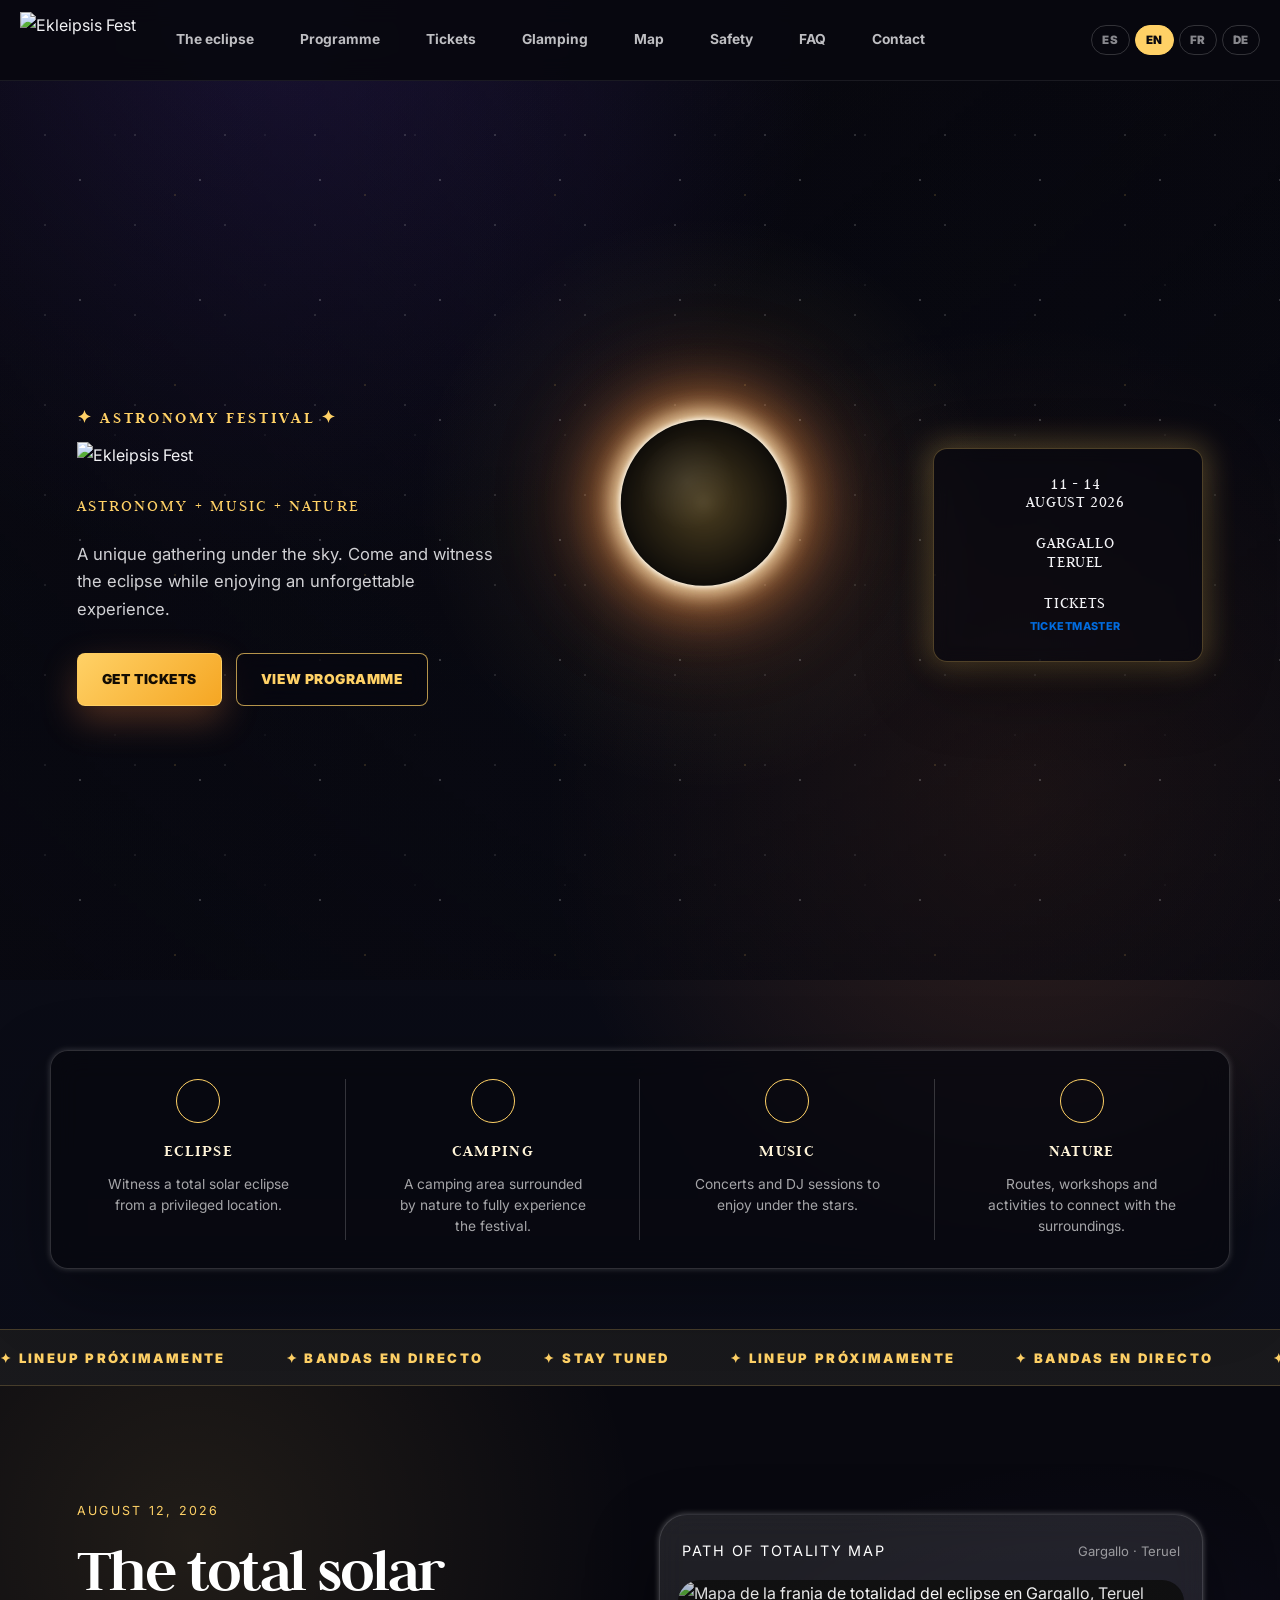
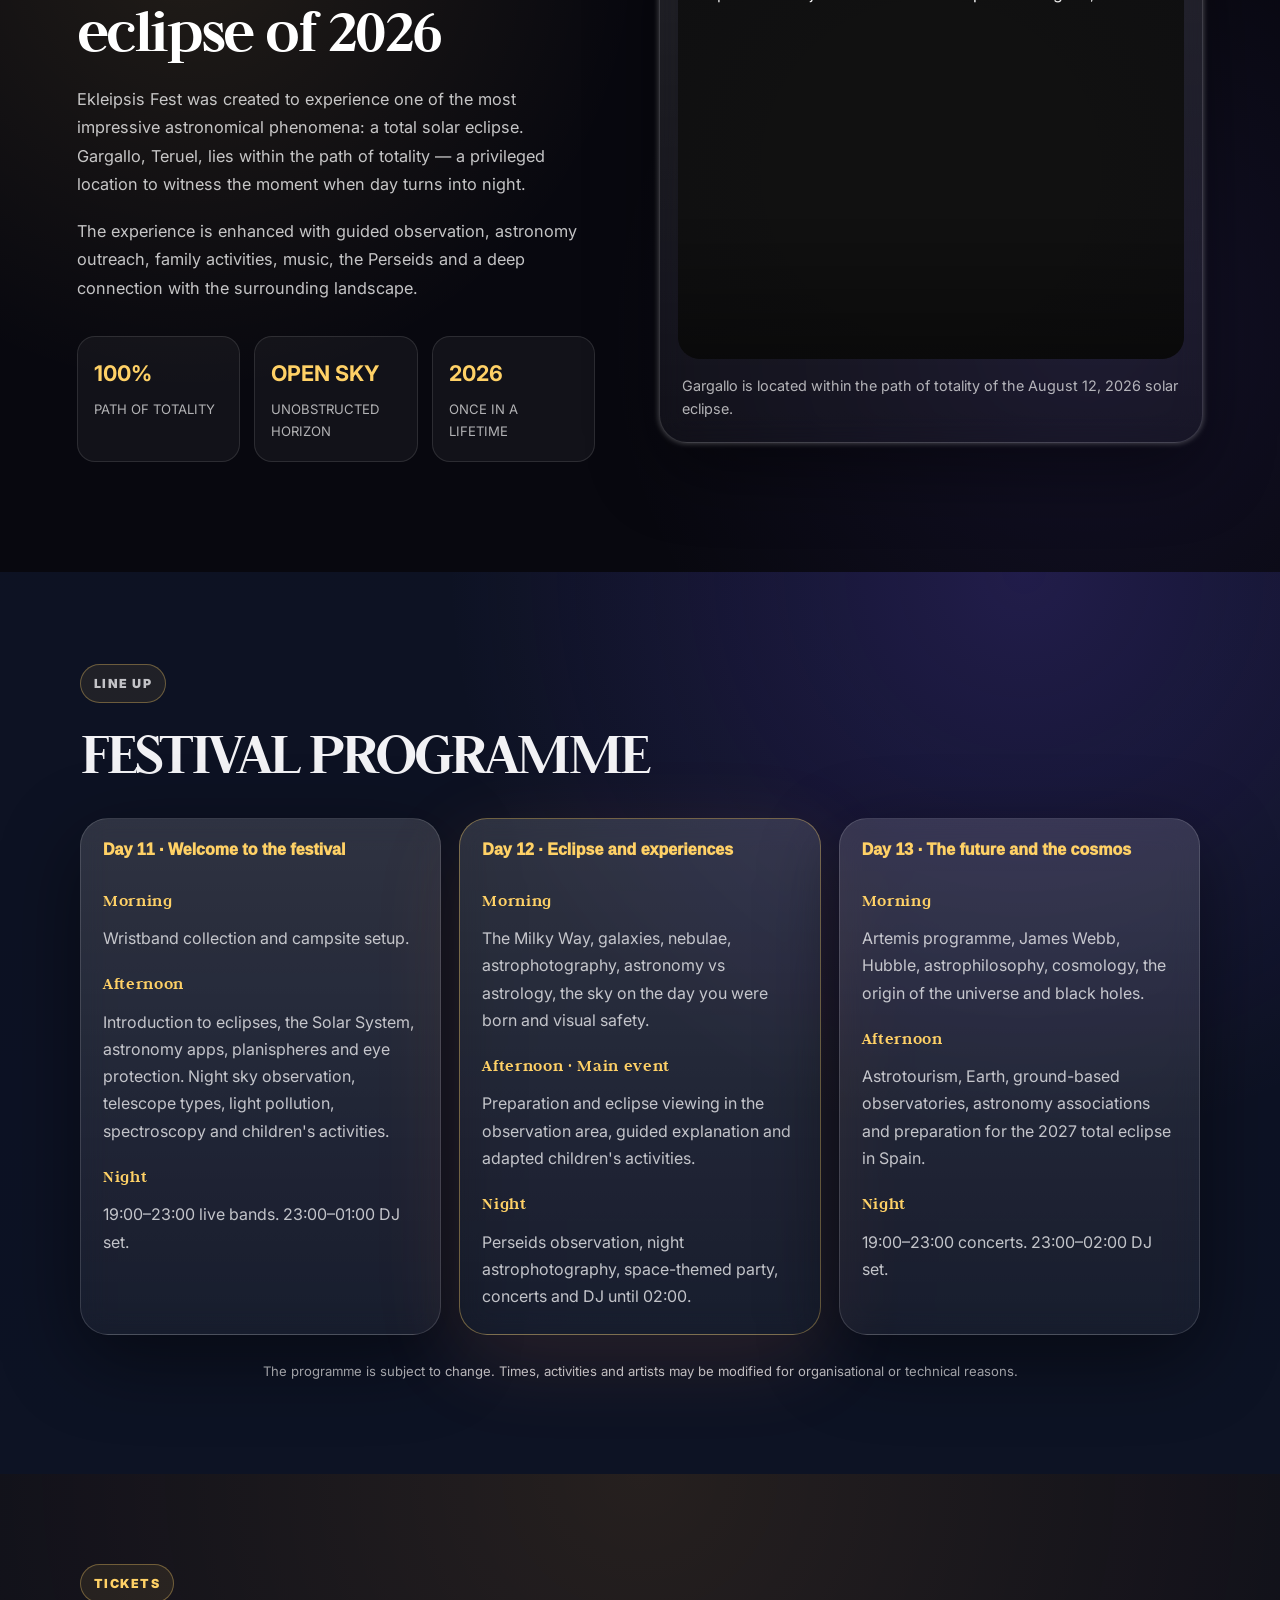
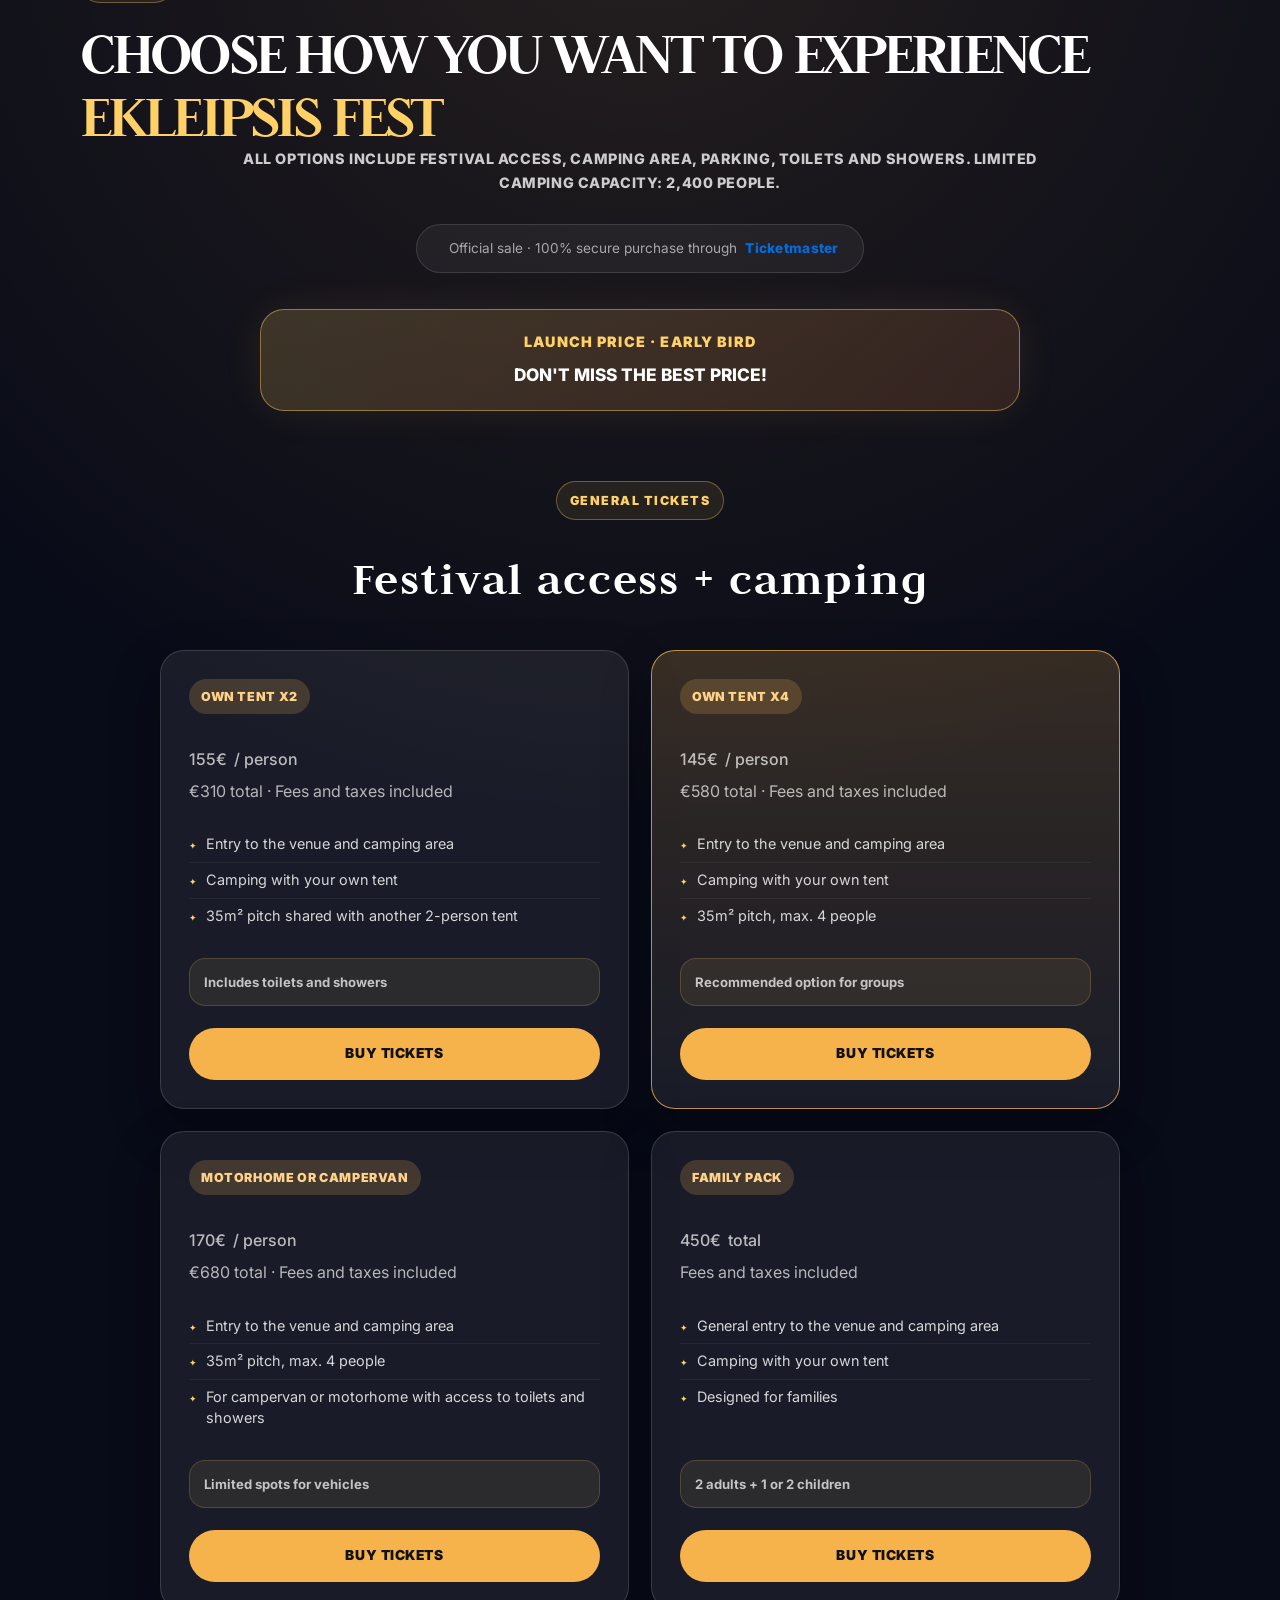
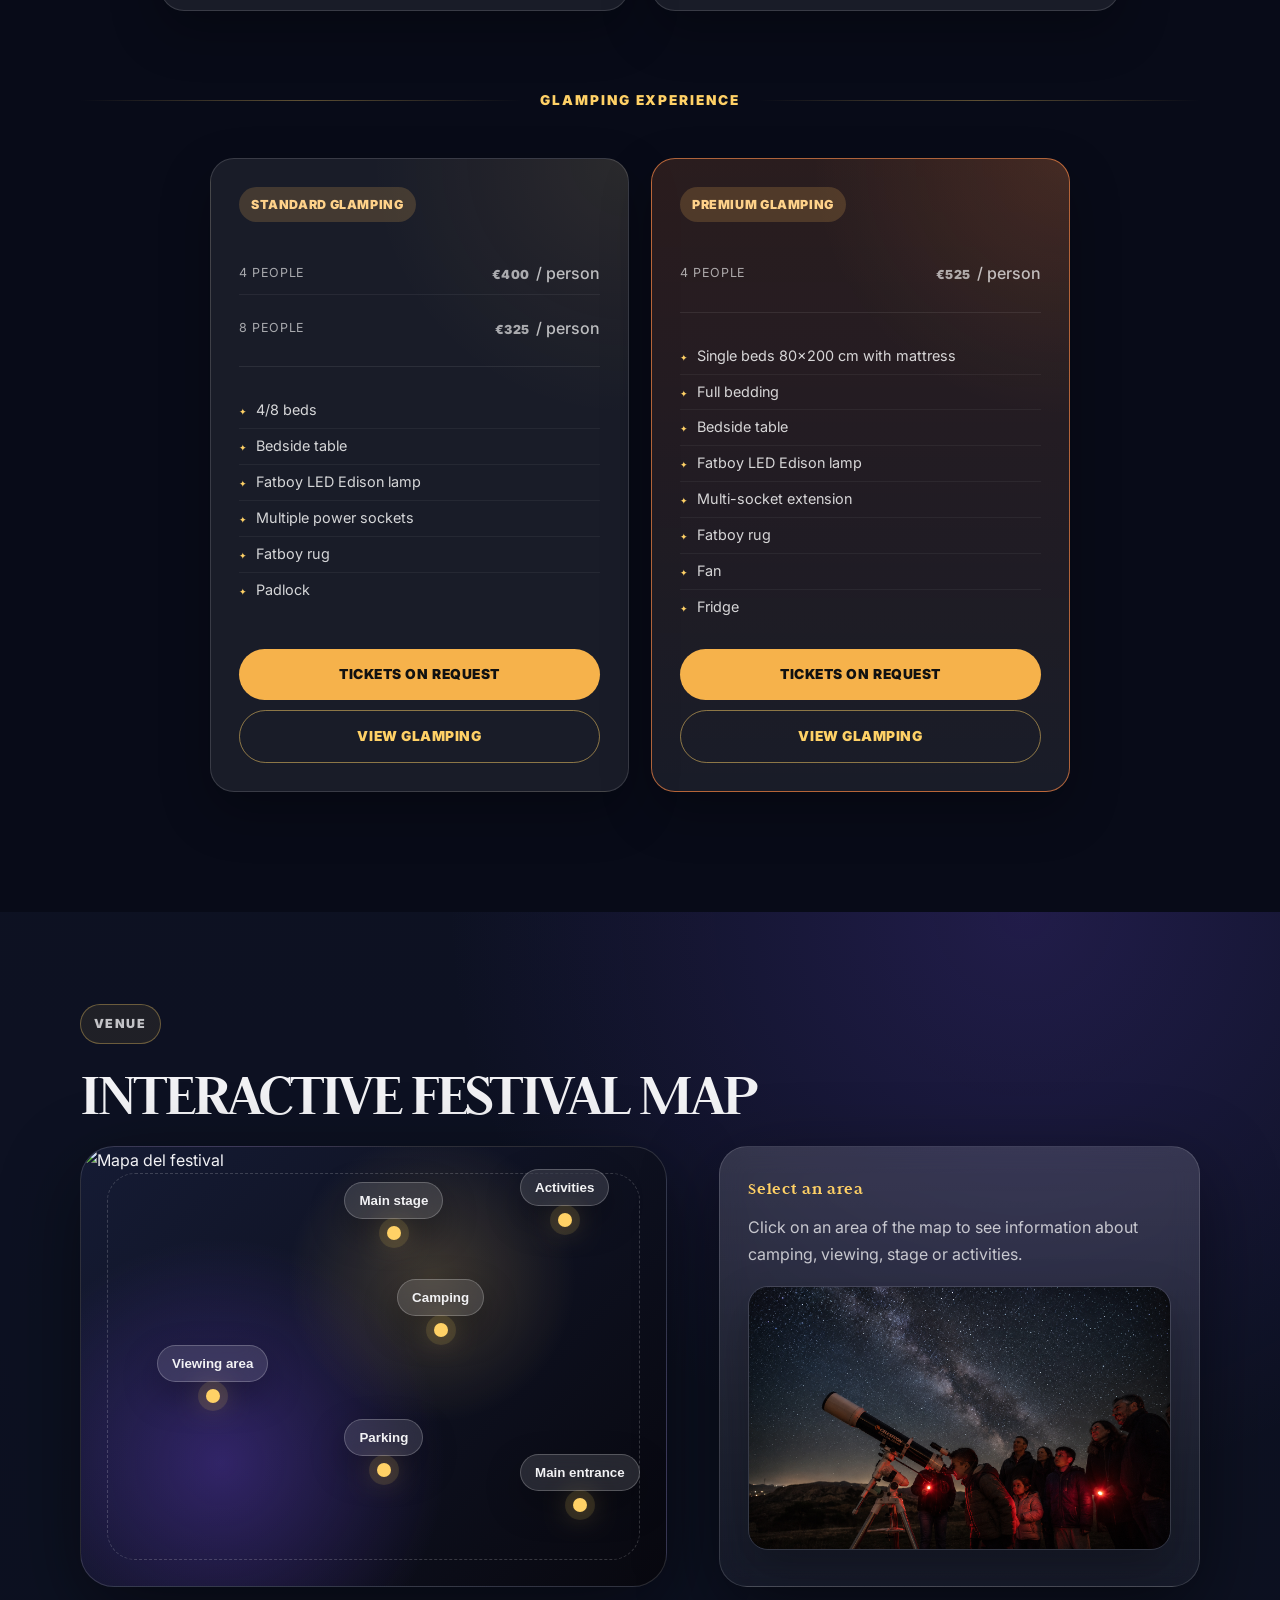
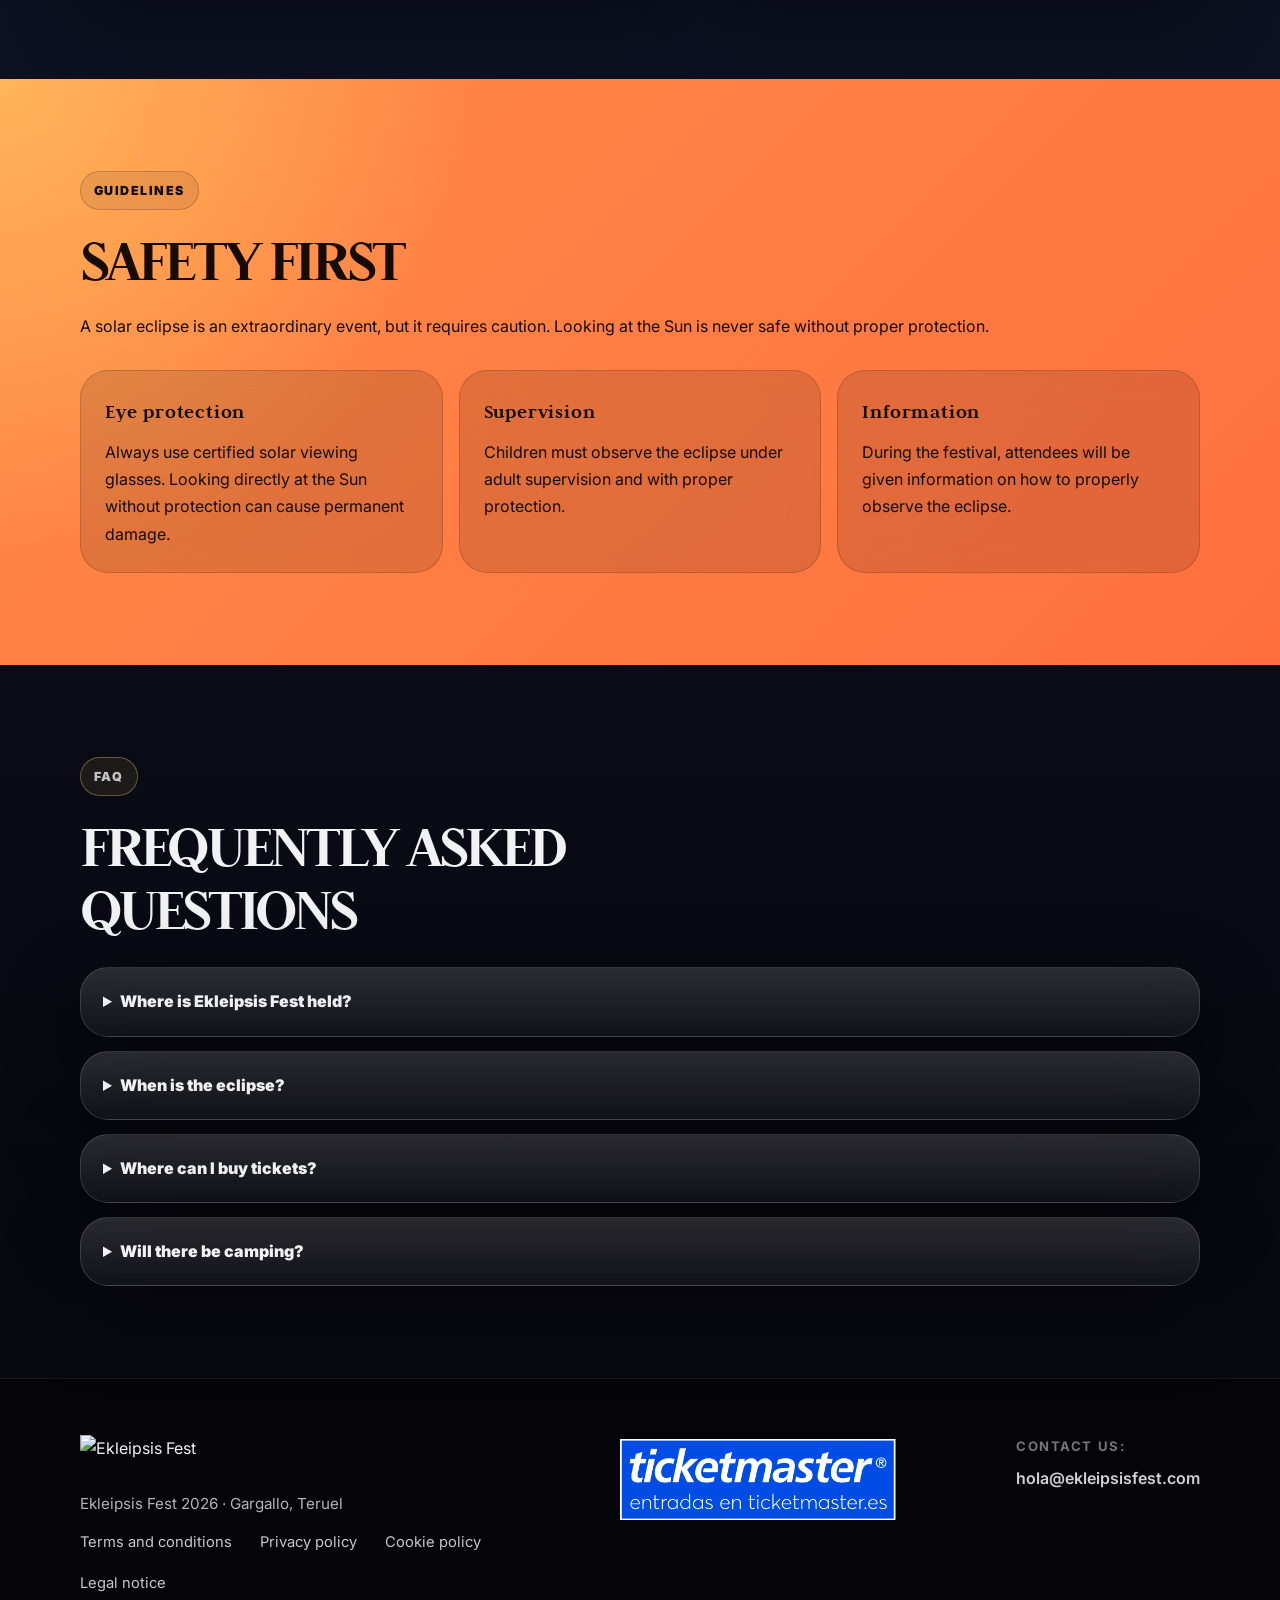
==== index.html @ cdafe9e5 "ajuste traduccion entradas" ====
<!DOCTYPE html>
<html lang="es">
<head>
  <meta charset="UTF-8" />
  <meta name="google-site-verification" content="VbyVJiKsDm1_4VHzLQnvJA8nAImciwM8z5LF0en8a7c" />
  <meta name="viewport" content="width=device-width, initial-scale=1.0" />

  <title>Ekleipsis Fest 2026 | Eclipse Total de Sol en Gargallo, Teruel</title>

  <meta name="description" content="Vive el eclipse total de Sol del 12 de agosto de 2026 en Ekleipsis Fest. Astronomía, conciertos, camping y experiencias únicas en Gargallo, Teruel." />
  <meta name="keywords" content="eclipse 2026 España, festival eclipse, Ekleipsis Fest, Gargallo Teruel, eclipse total sol España, festival astronomía, Perseidas 2026" />
  <meta name="author" content="Ekleipsis Fest" />
  <meta name="robots" content="index, follow" />

  <meta property="og:type" content="website" />
  <meta property="og:locale" content="es_ES" />
  <meta property="og:url" content="https://ekleipsisfest.com/" />
  <meta property="og:title" content="Ekleipsis Fest 2026 | Eclipse Total de Sol en España" />
  <meta property="og:description" content="Un festival único para vivir el eclipse total de Sol del 12 de agosto de 2026. Música, ciencia y cielo nocturno en Gargallo, Teruel." />
  <meta property="og:image" content="https://ekleipsisfest.com/assets/img/preview.jpg?v=2" />
  <meta property="og:image:secure_url" content="https://ekleipsisfest.com/assets/img/preview.jpg?v=2" />
  <meta property="og:image:type" content="image/jpeg" />
  <meta property="og:image:width" content="1200" />
  <meta property="og:image:height" content="630" />
  <meta property="og:image:alt" content="Ekleipsis Fest 2026 — Eclipse Total de Sol · 11-13 agosto · Gargallo, Teruel · Entradas desde 135€" />

  <meta name="twitter:card" content="summary_large_image" />
  <meta name="twitter:title" content="Ekleipsis Fest 2026 | Eclipse Total de Sol en España" />
  <meta name="twitter:description" content="Un festival único para vivir el eclipse total de Sol del 12 de agosto de 2026. Música, ciencia y cielo nocturno en Gargallo, Teruel." />
  <meta name="twitter:image" content="https://ekleipsisfest.com/assets/img/preview.jpg?v=2" />

  <link rel="canonical" href="https://ekleipsisfest.com/" />
  <link rel="icon" type="image/png" href="/assets/img/fav_icon.png" />

  <link rel="preconnect" href="https://fonts.googleapis.com" />
  <link rel="preconnect" href="https://fonts.gstatic.com" crossorigin />
  <link href="https://fonts.googleapis.com/css2?family=Inter:wght@400;600;700;900&family=Judson:wght@400;700&display=swap" rel="stylesheet" />

  <link rel="stylesheet" href="css/styles.css" />

  <script type="application/ld+json">
  {
    "@context": "https://schema.org",
    "@type": "Event",
    "name": "Ekleipsis Fest 2026",
    "startDate": "2026-08-11T12:00:00+02:00",
    "endDate": "2026-08-14T02:00:00+02:00",
    "eventAttendanceMode": "https://schema.org/OfflineEventAttendanceMode",
    "eventStatus": "https://schema.org/EventScheduled",
    "url": "https://ekleipsisfest.com/",
    "location": {
      "@type": "Place",
      "name": "Gargallo, Teruel",
      "address": {
        "@type": "PostalAddress",
        "addressLocality": "Gargallo",
        "addressRegion": "Teruel",
        "addressCountry": "ES"
      }
    },
    "image": ["https://ekleipsisfest.com/assets/img/preview.jpg?v=2"],
    "description": "Festival de astronomía, música, camping y experiencias para vivir el eclipse total de Sol del 12 de agosto de 2026 en Gargallo, Teruel.",
    "organizer": {
      "@type": "Organization",
      "name": "Ekleipsis Fest",
      "url": "https://ekleipsisfest.com/",
      "sameAs": ["https://instagram.com/ekleipsisfest"]
    },
    "performer": [
      { "@type": "PerformingGroup", "name": "Bandas en directo" },
      { "@type": "PerformingGroup", "name": "DJs invitados" },
      { "@type": "Person", "name": "Astrónomos invitados" }
    ],
    "offers": {
      "@type": "Offer",
      "url": "https://ekleipsisfest.com/",
      "price": "145.00",
      "priceCurrency": "EUR",
      "availability": "https://schema.org/InStock",
      "validFrom": "2026-01-01T00:00:00+01:00"
    }
  }
  </script>

  <script type="application/ld+json">
  {
    "@context": "https://schema.org",
    "@type": "FAQPage",
    "mainEntity": [
      {
        "@type": "Question",
        "name": "¿Dónde se celebra Ekleipsis Fest?",
        "acceptedAnswer": { "@type": "Answer", "text": "En Gargallo, Teruel." }
      },
      {
        "@type": "Question",
        "name": "¿Cuándo será el eclipse?",
        "acceptedAnswer": { "@type": "Answer", "text": "El eclipse total de Sol será el 12 de agosto de 2026." }
      },
      {
        "@type": "Question",
        "name": "¿Dónde se compran las entradas?",
        "acceptedAnswer": { "@type": "Answer", "text": "Las entradas se venderán a través de Ticketmaster." }
      },
      {
        "@type": "Question",
        "name": "¿Qué opciones de alojamiento hay?",
        "acceptedAnswer": { "@type": "Answer", "text": "Hay glamping Standard (bell tent pre-montada con camas) y glamping Premium (cúpula espaciosa). También puedes venir con tu propia tienda o autocaravana. Las plazas de glamping son limitadas." }
      }
    ]
  }
  </script>

  <script src="https://unpkg.com/lucide@latest/dist/umd/lucide.min.js"></script>
  <script src="https://www.universe.com/embed2.js" data-state=""></script>
</head>

<body id="top">

  <header class="site-header">
    <div class="header-container">

      <a href="#top" class="logo">
        <img src="assets/img/EKLEIPSIS FEST_logo_final.png" alt="Ekleipsis Fest" />
      </a>

      <nav class="main-nav" id="mainNav">
        <a href="#eclipse" data-i18n="nav_eclipse">El eclipse</a>
        <a href="#programa" data-i18n="nav_programa">Programa</a>
        <a href="#entradas" data-i18n="nav_entradas">Entradas</a>
        <a href="glamping.html" data-i18n="nav_glamping">Glamping</a>
        <a href="#mapa" data-i18n="nav_mapa">Mapa</a>
        <a href="#seguridad" data-i18n="nav_seguridad">Seguridad</a>
        <a href="#faq" data-i18n="nav_faq">FAQ</a>
        <a href="#contacto" data-i18n="nav_contacto">Contacto</a>
      </nav>

      <div class="header-right">
        <div class="language-switcher">
          <button class="lang-btn active" data-lang="es">ES</button>
          <button class="lang-btn" data-lang="en">EN</button>
          <button class="lang-btn" data-lang="fr">FR</button>
          <button class="lang-btn" data-lang="de">DE</button>
        </div>
        <button class="menu-toggle" id="menuToggle" aria-label="Abrir menú">
          <span></span><span></span><span></span>
        </button>
      </div>

    </div>
  </header>

  <main>

    <h1 class="sr-only">Ekleipsis Fest 2026 — Festival Eclipse Total de Sol · Gargallo, Teruel</h1>

    <!-- HERO -->
    <section class="hero">
      <div class="hero-eclipse"></div>
      <div class="hero-inner">
        <div class="hero-content">
          <p class="hero-kicker" data-i18n="hero_kicker">✦ FESTIVAL ASTRONÓMICO ✦</p>
          <img src="assets/img/EKLEIPSIS FEST_logo_final.png" alt="Ekleipsis Fest" class="hero-logo">
          <p class="hero-subtitle" data-i18n="hero_subtitle">ASTRONOMÍA + MÚSICA + NATURALEZA</p>
          <p class="hero-text" data-i18n="hero_text">
            Un encuentro único bajo el cielo, ven a ver el eclipse y disfruta de una experiencia inolvidable.
          </p>
          <div class="hero-actions">
            <a class="unii-listing-button unii-medium unii-custom btn btn-universe"
               href="https://www.universe.com/events/ekleipsis-fest-tickets-83YGNC"
               target="_blank"
               rel="noopener"
               data-i18n="hero_btn_tickets">Conseguir entradas</a>
            <a href="#programa" class="btn btn-secondary" data-i18n="hero_btn_program">Ver programa</a>
          </div>
        </div>

        <aside class="hero-card">
          <div class="hero-card-item">
            <span class="hero-card-icon"><i data-lucide="calendar"></i></span>
            <div>
              <p class="hero-card-title" data-i18n="hero_card_date">11 - 14<br>Agosto 2026</p>
            </div>
          </div>
          <div class="hero-card-item">
            <span class="hero-card-icon"><i data-lucide="map-pin"></i></span>
            <div>
              <p class="hero-card-title" data-i18n="hero_card_location">Gargallo<br>Teruel</p>
            </div>
          </div>
          <div class="hero-card-item">
            <span class="hero-card-icon"><i data-lucide="ticket"></i></span>
            <div>
              <p class="hero-card-title" data-i18n="hero_card_tickets">Entradas</p>
              <p class="hero-card-small" data-i18n="hero_card_soon">Ticketmaster</p>
            </div>
          </div>
        </aside>
      </div>
    </section>

    <!-- RESUMEN -->
    <div class="festival-summary">
      <article class="summary-item">
        <div class="summary-icon"><i data-lucide="sun"></i></div>
        <h3 data-i18n="summary_eclipse_title">Eclipse</h3>
        <p data-i18n="summary_eclipse_text">Sé testigo de un eclipse total de Sol desde una ubicación privilegiada.</p>
      </article>
      <article class="summary-item">
        <div class="summary-icon"><i data-lucide="tent"></i></div>
        <h3 data-i18n="summary_camping_title">Camping</h3>
        <p data-i18n="summary_camping_text">Zona de acampada en plena naturaleza para vivir el festival.</p>
      </article>
      <article class="summary-item">
        <div class="summary-icon"><i data-lucide="music"></i></div>
        <h3 data-i18n="summary_music_title">Música</h3>
        <p data-i18n="summary_music_text">Conciertos y sesiones para disfrutar bajo las estrellas.</p>
      </article>
      <article class="summary-item">
        <div class="summary-icon"><i data-lucide="leaf"></i></div>
        <h3 data-i18n="summary_nature_title">Naturaleza</h3>
        <p data-i18n="summary_nature_text">Rutas, talleres y actividades para conectar con el entorno.</p>
      </article>
    </div>

    <!-- TICKER -->
    <div class="ticker-wrap">
      <div class="ticker">
        <span>✦ LINEUP PRÓXIMAMENTE</span>
        <span>✦ BANDAS EN DIRECTO</span>
        <span>✦ STAY TUNED</span>
        <span>✦ LINEUP PRÓXIMAMENTE</span>
        <span>✦ BANDAS EN DIRECTO</span>
        <span>✦ STAY TUNED</span>
        <span>✦ LINEUP PRÓXIMAMENTE</span>
        <span>✦ BANDAS EN DIRECTO</span>
        <span>✦ STAY TUNED</span>
      </div>
    </div>

    <!-- ECLIPSE -->
    <section class="eclipse-section" id="eclipse">
      <div class="eclipse-container">
        <div class="eclipse-content">
          <span class="section-kicker" data-i18n="eclipse_kicker">12 de agosto de 2026</span>
          <h2 data-i18n="eclipse_title">El eclipse total de Sol de 2026</h2>
          <p data-i18n="eclipse_text_1">
            Ekleipsis Fest nace para vivir uno de los fenómenos astronómicos más impresionantes:
            un eclipse total de Sol. Gargallo, Teruel, se encuentra dentro de la franja de totalidad,
            una zona privilegiada para contemplar el momento en el que el día se convierte en noche.
          </p>
          <p data-i18n="eclipse_text_2">
            La experiencia se completa con observación guiada, divulgación astronómica,
            actividades familiares, música, Perseidas y una conexión directa con el territorio.
          </p>
          <div class="eclipse-highlights">
            <div>
              <strong data-i18n="eclipse_h1_value">100%</strong>
              <span data-i18n="eclipse_h1_label">ZONA DE TOTALIDAD</span>
            </div>
            <div>
              <strong data-i18n="eclipse_h2_value">OPEN SKY</strong>
              <span data-i18n="eclipse_h2_label">HORIZONTE SIN OBSTÁCULOS</span>
            </div>
            <div>
              <strong data-i18n="eclipse_h3_value">2026</strong>
              <span data-i18n="eclipse_h3_label">EVENTO IRREPETIBLE</span>
            </div>
          </div>
        </div>

        <div class="eclipse-map-card">
          <div class="map-card-header">
            <span data-i18n="map_title">Mapa de totalidad</span>
            <small data-i18n="map_location">Gargallo · Teruel</small>
          </div>
          <div class="map-image-wrap">
            <img src="assets/img/mapa_gargallo.png" alt="Mapa de la franja de totalidad del eclipse en Gargallo, Teruel" loading="lazy" decoding="async">
          </div>
          <p class="map-caption" data-i18n="map_caption">
            Gargallo se sitúa dentro de la franja de totalidad del eclipse solar del 12 de agosto de 2026.
          </p>
        </div>
      </div>
    </section>

    <!-- PROGRAMA -->
    <section class="section section-dark" id="programa">
      <div class="container">
        <p class="section-tag" data-i18n="program_kicker">Line up</p>
        <h2 data-i18n="program_title">PROGRAMACIÓN DEL FESTIVAL</h2>

        <div class="program-grid">

          <article class="program-day">
            <button class="accordion-btn" type="button">
              <span data-i18n="program_day11_title">Día 11 · Bienvenido al festival</span>
              <span class="accordion-plus">+</span>
            </button>
            <div class="accordion-content">
              <h3 data-i18n="program_morning">Mañana</h3>
              <p data-i18n="program_day11_morning">Recogida de pulseras, montaje de acampada.</p>
              <h3 data-i18n="program_afternoon">Tarde</h3>
              <p data-i18n="program_day11_afternoon">Introducción a los eclipses, Sistema Solar, apps astronómicas, planisferio y protección ocular. Observación del cielo nocturno, tipos de telescopios, contaminación lumínica, espectroscopia y actividades infantiles.</p>
              <h3 data-i18n="program_night">Noche</h3>
              <p data-i18n="program_day11_night">19:00–23:00 actuación de bandas. 23:00–01:00 actuación musical DJ.</p>
            </div>
          </article>

          <article class="program-day featured">
            <button class="accordion-btn" type="button">
              <span data-i18n="program_day12_title">Día 12 · Eclipse y experiencias</span>
              <span class="accordion-plus">+</span>
            </button>
            <div class="accordion-content">
              <h3 data-i18n="program_morning">Mañana</h3>
              <p data-i18n="program_day12_morning">Vía Láctea, galaxias, nebulosas, astrofotografía, astronomía vs astrología, cielo del nacimiento y seguridad visual.</p>
              <h3 data-i18n="program_day12_afternoon_title">Tarde · Evento principal</h3>
              <p data-i18n="program_day12_afternoon">Preparación y visualización del eclipse en la zona de observación junto al recinto, explicación guiada y actividades infantiles adaptadas.</p>
              <h3 data-i18n="program_night">Noche</h3>
              <p data-i18n="program_day12_night">Observación de Perseidas, astrofotografía nocturna, fiesta temática espacial, conciertos y DJ hasta las 02:00.</p>
            </div>
          </article>

          <article class="program-day">
            <button class="accordion-btn" type="button">
              <span data-i18n="program_day13_title">Día 13 · Futuro y cosmos</span>
              <span class="accordion-plus">+</span>
            </button>
            <div class="accordion-content">
              <h3 data-i18n="program_morning">Mañana</h3>
              <p data-i18n="program_day13_morning">Programa Artemis, James Webb, Hubble, astrofilosofía, cosmología, origen del universo y agujeros negros.</p>
              <h3 data-i18n="program_afternoon">Tarde</h3>
              <p data-i18n="program_day13_afternoon">Astroturismo, la Tierra, observatorios terrestres, asociaciones astronómicas y preparación del eclipse total de 2027 en España.</p>
              <h3 data-i18n="program_night">Noche</h3>
              <p data-i18n="program_day13_night">19:00–23:00 conciertos. 23:00–02:00 actuación musical DJ.</p>
            </div>
          </article>

        </div>

        <p class="program-note" data-i18n="program_note">
          La programación está sujeta a cambios. Horarios, actividades y artistas pueden modificarse por motivos organizativos o técnicos.
        </p>
      </div>
    </section>

    <!-- ENTRADAS -->
    <section class="tickets-section" id="entradas">
      <div class="container">

        <p class="section-tag" data-i18n="tickets_kicker">Entradas</p>
        <h2 data-i18n="tickets_title">Elige cómo quieres vivir <span>EKLEIPSIS FEST</span></h2>
        <p class="tickets-intro" data-i18n="tickets_intro">
          TODAS LAS MODALIDADES INCLUYEN ACCESO AL FESTIVAL, ZONA DE ACAMPADA, PARKING, BAÑOS Y DUCHAS. AFORO LIMITADO DE ACAMPADA: 2400 PERSONAS.
        </p>

        <div class="tm-banner">
          <i data-lucide="shield-check"></i>
          <span class="tm-text" data-i18n="tm_text">Venta oficial · Compra 100% segura a través de</span>
          <span class="tm-brand">Ticketmaster</span>
        </div>

        <div class="tickets-alert">
          <strong data-i18n="early_bird_title">PRECIO DE LANZAMIENTO · EARLY BIRD</strong>
          <span data-i18n="early_bird_sub">¡NO TE QUEDES SIN EL MEJOR PRECIO!</span>
        </div>

        <!-- GENERALES -->
        <div class="tickets-block">
          <div class="tickets-block-head">
            <p class="section-tag" data-i18n="tickets_general_tag">Entradas generales</p>
            <h3 data-i18n="tickets_general_title">Acceso al festival + acampada</h3>
          </div>

          <div class="tickets-grid tickets-grid-general">

            <article class="ticket-card">
              <span class="ticket-badge" data-i18n="ticket_x2_badge">Tienda propia x2</span>
              <p class="ticket-price">
  <span data-i18n="ticket_x2_price">155€</span>
  <span data-i18n="ticket_x2_per">/ persona</span>
</p>
              <p class="ticket-total" data-i18n="ticket_x2_total">310€ total · Gastos e impuestos incluidos</p>
              <ul>
                <li data-i18n="ticket_x2_feat1">Entrada al recinto y a la acampada</li>
                <li data-i18n="ticket_x2_feat2">Acampada con tienda propia</li>
                <li data-i18n="ticket_x2_feat3">Parcela 35m² compartida con otra tienda de 2 personas</li>
              </ul>
              <div class="ticket-note" data-i18n="ticket_x2_note">Incluye baños y duchas</div>
              <a href="https://www.universe.com/events/ekleipsis-fest-tickets-83YGNC"
                 class="ticket-btn" target="_blank" rel="noopener"
                 data-i18n="ticket_x2_btn">Comprar entradas</a>
            </article>

            <article class="ticket-card ticket-featured">
              <span class="ticket-badge" data-i18n="ticket_x4_badge">Tienda propia x4</span>
              <p class="ticket-price">
                <span data-i18n="ticket_x4_price">145€</span>
                <span data-i18n="ticket_x4_per">/ persona</span>
              </p>
              <p class="ticket-total" data-i18n="ticket_x4_total">580€ total · Gastos e impuestos incluidos</p>
              <ul>
                <li data-i18n="ticket_x4_feat1">Entrada al recinto y a la acampada</li>
                <li data-i18n="ticket_x4_feat2">Acampada con tienda propia</li>
                <li data-i18n="ticket_x4_feat3">Parcela de 35m², max. 4 personas</li>
              </ul>
              <div class="ticket-note" data-i18n="ticket_x4_note">Opción recomendada para grupos</div>
              <a href="https://www.universe.com/events/ekleipsis-fest-tickets-83YGNC"
                 class="ticket-btn" target="_blank" rel="noopener"
                 data-i18n="ticket_x4_btn">Comprar entradas</a>
            </article>

            <article class="ticket-card">
              <span class="ticket-badge" data-i18n="ticket_camper_badge">Autocaravana o camper</span>
              <p class="ticket-price">
                <span data-i18n="ticket_camper_price">170€</span>
                <span data-i18n="ticket_camper_per">/ persona</span>
              </p>
              <p class="ticket-total" data-i18n="ticket_camper_total">680€ total · Gastos e impuestos incluidos</p>
              <ul>
                <li data-i18n="ticket_camper_feat1">Entrada al recinto y a la acampada</li>
                <li data-i18n="ticket_camper_feat2">Parcela de 35m² max. 4 personas</li>
                <li data-i18n="ticket_camper_feat3">Para camper o autocaravana con acceso a baños y duchas</li>
              </ul>
              <div class="ticket-note" data-i18n="ticket_camper_note">Plazas limitadas para vehículos</div>
              <a href="https://www.universe.com/events/ekleipsis-fest-tickets-83YGNC"
                 class="ticket-btn" target="_blank" rel="noopener"
                 data-i18n="ticket_camper_btn">Comprar entradas</a>
            </article>

            <article class="ticket-card">
              <span class="ticket-badge" data-i18n="ticket_family_badge">Pack familiar</span>
              <p class="ticket-price">
                <span data-i18n="ticket_family_price">450€</span>
                <span data-i18n="ticket_family_per">total</span>
              </p>
              <p class="ticket-total" data-i18n="ticket_family_total">Gastos e impuestos incluidos</p>
              <ul>
                <li data-i18n="ticket_family_feat1">Entrada general al recinto y a la acampada</li>
                <li data-i18n="ticket_family_feat2">Acampada con tienda propia</li>
                <li data-i18n="ticket_family_feat3">Pensado para familias</li>
              </ul>
              <div class="ticket-note" data-i18n="ticket_family_note">2 adultos + 1 o 2 niños</div>
              <a href="https://www.universe.com/events/ekleipsis-fest-tickets-83YGNC"
                 class="ticket-btn" target="_blank" rel="noopener"
                 data-i18n="ticket_family_btn">Comprar entradas</a>
            </article>

          </div>
        </div>

        <!-- DIVIDER -->
        <div class="tickets-divider">
          <span data-i18n="tickets_divider">Experiencia Glamping</span>
        </div>

        <!-- GLAMPING -->
        <div class="tickets-block">
          <div class="tickets-grid tickets-grid-glamping">

            <article class="ticket-card glamp-ticket">
              <span class="ticket-badge" data-i18n="ticket_std_badge">Glamping Standard</span>
              <div class="ticket-capacity">
                <div class="ticket-capacity-option">
                  <span data-i18n="ticket_std_4p">4 personas</span>
                  <strong>
                    <span data-i18n="ticket_std_4p_price">400€</span>
                    <small data-i18n="ticket_std_4p_per">/ persona</small>
                  </strong>
                </div>
                <div class="ticket-capacity-option">
                  <span data-i18n="ticket_std_8p">8 personas</span>
                  <strong>
                    <span data-i18n="ticket_std_8p_price">325€</span>
                    <small data-i18n="ticket_std_8p_per">/ persona</small>
                  </strong>
                </div>
              </div>
              <ul>
                <li data-i18n="ticket_std_feat1">4/8 camas</li>
                <li data-i18n="ticket_std_feat2">Mesita de noche</li>
                <li data-i18n="ticket_std_feat3">Lámpara Fatboy LED Edison</li>
                <li data-i18n="ticket_std_feat4">Múltiples tomas de corriente</li>
                <li data-i18n="ticket_std_feat5">Alfombra Fatboy</li>
                <li data-i18n="ticket_std_feat6">Candado</li>
              </ul>
              <div class="ticket-btns">
                <a href="glamping-pedido.html" class="ticket-btn" data-i18n="ticket_std_btn1">Entradas bajo pedido</a>
                <a href="glamping.html" class="ticket-btn-outline" data-i18n="ticket_std_btn2">Ver glamping</a>
              </div>
            </article>

            <article class="ticket-card ticket-featured glamp-ticket glamp-ticket-premium">
              <span class="ticket-badge" data-i18n="ticket_prm_badge">Glamping Premium</span>
              <div class="ticket-capacity">
                <div class="ticket-capacity-option">
                  <span data-i18n="ticket_prm_4p">4 personas</span>
                  <strong>
                    <span data-i18n="ticket_prm_4p_price">525€</span>
                    <small data-i18n="ticket_prm_4p_per">/ persona</small>
                  </strong>
                </div>
              </div>
              <ul>
                <li data-i18n="ticket_prm_feat1">Camas individuales 80x200 con colchón</li>
                <li data-i18n="ticket_prm_feat2">Ropa de cama completa</li>
                <li data-i18n="ticket_prm_feat3">Mesita de noche</li>
                <li data-i18n="ticket_prm_feat4">Lámpara Fatboy LED Edison</li>
                <li data-i18n="ticket_prm_feat5">Enchufe múltiple</li>
                <li data-i18n="ticket_prm_feat6">Alfombra Fatboy</li>
                <li data-i18n="ticket_prm_feat7">Ventilador</li>
                <li data-i18n="ticket_prm_feat8">Frigorífico</li>
              </ul>
              <div class="ticket-btns">
                <a href="glamping-pedido.html" class="ticket-btn" data-i18n="ticket_prm_btn1">Entradas bajo pedido</a>
                <a href="glamping.html" class="ticket-btn-outline" data-i18n="ticket_prm_btn2">Ver glamping</a>
              </div>
            </article>

          </div>
        </div>

      </div>
    </section>

    <!-- MAPA -->
    <section class="section section-dark" id="mapa">
      <div class="container">
        <p class="section-tag" data-i18n="map_section_tag">Recinto</p>
        <h2 data-i18n="map_section_title">Mapa interactivo del festival</h2>

        <div class="map-layout">
          <div class="visual-map">
            <img src="assets/img/background-map.png" alt="Mapa del festival" class="map-bg" loading="lazy" decoding="async">

            <button class="map-point camping" type="button"
              data-title="Zona de camping"
              data-text="camping con tienda propia, glamping, autocaravanas y campers, barra de bebidas, wc, duchas."
              data-img="assets/img/mapa/camping.webp"
              data-i18n="map_point_camping">Camping</button>

            <button class="map-point visionado" type="button"
              data-title="Zona de visionado"
              data-text="Junto al recinto, para la observación del eclipse, observación astronómica, Perseidas."
              data-img="assets/img/mapa/visionado.webp"
              data-i18n="map_point_visionado">Visionado</button>

            <button class="map-point escenario" type="button"
              data-title="Escenario principal"
              data-text="Zona de conciertos, actuaciones de bandas, DJ y eventos musicales nocturnos."
              data-img="assets/img/mapa/escenario.webp"
              data-i18n="map_point_escenario">Escenario</button>

            <button class="map-point actividades" type="button"
              data-title="Zona de actividades"
              data-text="Actividades y charlas astronómicas, ciclo de cine del Cosmos, barras de bebidas, agromercado, taquillas, wc."
              data-img="assets/img/mapa/actividades.webp"
              data-i18n="map_point_actividades">Actividades</button>

            <button class="map-point parking" type="button"
              data-title="Parking"
              data-text="Parking privado junto al Festival."
              data-img="assets/img/mapa/parking.webp"
              data-i18n="map_point_parking">Parking</button>

            <button class="map-point acceso" type="button"
              data-title="Acceso principal"
              data-text="Entrada principal al recinto del festival."
              data-img="assets/img/mapa/acceso.webp"
              data-i18n="map_point_acceso">Acceso principal</button>
          </div>

          <div class="map-info" id="mapInfo">
            <h3 data-i18n="map_info_title">Selecciona una zona</h3>
            <p data-i18n="map_info_text">Haz clic sobre una zona del mapa para ver información del camping, visionado, escenario o actividades.</p>
            <img src="assets/img/mapa/default.webp" alt="Mapa interactivo" class="map-info-img">
          </div>
        </div>
      </div>
    </section>

    <!-- SEGURIDAD -->
    <section class="section section-warning" id="seguridad">
      <div class="container">
        <p class="section-tag" data-i18n="safety_tag">Recomendaciones</p>
        <h2 data-i18n="safety_title">Seguridad ante todo</h2>
        <p data-i18n="safety_intro">
          Un eclipse solar es un fenómeno extraordinario, pero también requiere precaución.
          La observación del Sol nunca es segura sin la protección adecuada.
        </p>
        <div class="warning-grid">
          <div>
            <h3 data-i18n="safety_eye_title">Protección ocular</h3>
            <p data-i18n="safety_eye_text">Utiliza siempre gafas homologadas para observación solar. Mirar directamente al Sol sin protección puede causar daños irreversibles.</p>
          </div>
          <div>
            <h3 data-i18n="safety_sup_title">Supervisión</h3>
            <p data-i18n="safety_sup_text">Los menores deben observar el eclipse bajo supervisión de un adulto y con protección adecuada.</p>
          </div>
          <div>
            <h3 data-i18n="safety_info_title">Información</h3>
            <p data-i18n="safety_info_text">Durante el festival se dará información a los asistentes sobre cómo observar el eclipse correctamente.</p>
          </div>
        </div>
      </div>
    </section>

    <!-- FAQ -->
    <section class="section" id="faq">
      <div class="container">
        <p class="section-tag" data-i18n="faq_tag">FAQ</p>
        <h2 data-i18n="faq_title">Preguntas frecuentes</h2>
        <div class="faq-list">
          <details>
            <summary data-i18n="faq_q1">¿Dónde se celebra Ekleipsis Fest?</summary>
            <p data-i18n="faq_a1">En Gargallo, Teruel.</p>
          </details>
          <details>
            <summary data-i18n="faq_q2">¿Cuándo será el eclipse?</summary>
            <p data-i18n="faq_a2">El eclipse total de Sol será el 12 de agosto de 2026.</p>
          </details>
          <details>
            <summary data-i18n="faq_q3">¿Dónde se compran las entradas?</summary>
            <p data-i18n="faq_a3">Las entradas se venderán a través de Ticketmaster.</p>
          </details>
          <details>
            <summary data-i18n="faq_q4">¿Habrá camping?</summary>
            <p data-i18n="faq_a4">Sí, habrá zona de acampada con diferentes opciones.</p>
          </details>
        </div>
      </div>
    </section>

  </main>

  <footer class="site-footer" id="contacto">
    <div class="container footer-content">

      <div class="footer-brand">
        <img src="assets/img/EKLEIPSIS FEST_logo_final.png" alt="Ekleipsis Fest" class="footer-logo" />
        <p data-i18n="footer_location">Ekleipsis Fest 2026 · Gargallo, Teruel</p>
        <div class="footer-links">
          <a href="terminos.html" data-i18n="footer_terms">Términos y condiciones</a>
          <a href="privacidad.html" data-i18n="footer_privacy">Política de privacidad</a>
          <a href="cookies.html" data-i18n="footer_cookies">Política de cookies</a>
          <a href="aviso-legal.html" data-i18n="footer_legal">Aviso legal</a>
        </div>
      </div>

      <a href="https://www.universe.com/events/ekleipsis-fest-tickets-83YGNC"
         class="footer-ticketmaster-banner"
         target="_blank" rel="noopener">
        <img src="assets/img/ticketmaster-banner.png" alt="Compra oficial de entradas en Ticketmaster">
      </a>

      <div class="footer-contact">
        <span data-i18n="footer_contact">Contacto en:</span>
        <a href="contacto.html" data-i18n="footer_email">hola@ekleipsisfest.com</a>
      </div>

    </div>
  </footer>

  <script src="js/i18n.js"></script>
  <script src="js/main.js"></script>
  <script>lucide.createIcons();</script>
</body>
</html>
---- css/styles.css ----
/* ============================================================
   EKLEIPSIS FEST 2026 — styles.css
   ============================================================ */

/* ── VARIABLES ─────────────────────────────────────────────── */
:root {
  --black: #08080F;
  --night: #0F1426;
  --indigo: #282553;
  --purple: #5B3ABA;
  --orange: #FF8B47;
  --gold: #FFD166;
  --light: #F2F2F5;
  --glass: rgba(255, 255, 255, 0.08);
  --glass-strong: rgba(255, 255, 255, 0.14);
  --border: rgba(255, 255, 255, 0.14);
  --shadow: 0 24px 80px rgba(0, 0, 0, 0.45);
  --radius: 28px;
  --font-title: 'Judson', serif;
  --font-body: 'Inter', sans-serif;
}
.sr-only {
  position: absolute;
  width: 1px;
  height: 1px;
  padding: 0;
  margin: -1px;
  overflow: hidden;
  clip: rect(0, 0, 0, 0);
  white-space: nowrap;
  border: 0;
}
/* ── RESET ─────────────────────────────────────────────────── */
* { margin: 0; padding: 0; box-sizing: border-box; }
html { scroll-behavior: smooth; }

/* ── BASE ───────────────────────────────────────────────────── */
body {
  font-family: var(--font-body);
  background:
    radial-gradient(circle at 20% 0%, rgba(91,58,186,0.28), transparent 36rem),
    radial-gradient(circle at 80% 10%, rgba(255,139,71,0.16), transparent 30rem),
    linear-gradient(180deg, var(--black), var(--night) 45%, var(--black));
  color: var(--light);
  line-height: 1.7;
  overflow-x: hidden;
  padding-top: 80px;
}

body.home-page {
  padding-top: 0;
}

body.home-page .hero {
  padding-top: 120px;
}

body::before {
  content: "";
  position: fixed;
  inset: 0;
  pointer-events: none;
  opacity: 0.35;
  background-image:
    radial-gradient(circle, rgba(255,255,255,0.55) 1px, transparent 1px),
    radial-gradient(circle, rgba(255,255,255,0.25) 1px, transparent 1px);
  background-size: 90px 90px, 150px 150px;
  background-position: 0 0, 40px 60px;
  z-index: -2;
}

h1, h2, h3 { font-family: var(--font-title); font-weight: 700; letter-spacing: 0.04em; }
img { max-width: 100%; display: block; }
a { color: inherit; }
.container { width: min(1120px, calc(100% - 32px)); margin-inline: auto; }

/* ── HEADER ─────────────────────────────────────────────────── */
.site-header,
.site-header.visible {
  position: fixed;
  top: 0; left: 0; width: 100%;
  z-index: 9999;
  background: rgba(8,8,15,0.95);
  backdrop-filter: blur(12px);
  -webkit-backdrop-filter: blur(12px);
  border-bottom: 1px solid rgba(255,255,255,0.08);
  transform: translateY(0);
  opacity: 1;
  visibility: visible;
  transition: background 0.3s ease;
}

.header-container {
  position: relative;
  width: min(1320px, calc(100% - 40px));
  margin: auto;
  height: 80px;
  display: flex;
  align-items: center;
  gap: 28px;
}

.logo {
  display: flex;
  align-items: center;
  text-decoration: none;
  flex-shrink: 0;
}

.logo img { height: 56px; width: auto; }

.main-nav {
  display: none;
  align-items: center;
  justify-content: flex-end;
  gap: 22px;
  min-width: 0;
}

.main-nav a {
  text-decoration: none;
  font-weight: 700;
  font-size: 0.86rem;
  color: rgba(242,242,245,0.78);
  transition: color 0.2s ease;
  white-space: nowrap;
}

.main-nav a:hover,
.main-nav a.active { color: var(--gold); }

.header-right {
  display: flex;
  align-items: center;
  gap: 18px;
  flex-shrink: 0;
  margin-left: auto;
}

.menu-toggle {
  width: 46px; height: 46px;
  display: grid; place-content: center; gap: 5px;
  background: none; border: none; cursor: pointer; flex-shrink: 0;
}

.menu-toggle span { width: 22px; height: 2px; background: var(--light); display: block; }

.main-nav.active {
  display: flex;
  position: fixed;
  top: 80px; left: 0; width: 100%;
  flex-direction: column;
  background: var(--night);
  padding: 20px;
  border-bottom: 1px solid rgba(255,255,255,0.08);
}

.main-nav.active a {
  width: 100%;
  padding: 14px 0;
  border-bottom: 1px solid rgba(255,255,255,0.08);
}

/* ── LANGUAGE SWITCHER ──────────────────────────────────────── */
.language-switcher {
  display: flex;
  align-items: center;
  gap: 5px;
  flex-shrink: 0;
}

.language-switcher .lang-btn {
  display: inline-flex;
  align-items: center;
  justify-content: center;
  height: 30px;
  padding: 0 10px;
  border-radius: 999px;
  border: 1px solid rgba(242,242,245,0.18);
  background: transparent;
  color: rgba(242,242,245,0.55);
  font-family: var(--font-body);
  font-size: 0.72rem;
  font-weight: 900;
  letter-spacing: 0.05em;
  cursor: pointer;
  transition: background 0.2s ease, color 0.2s ease, border-color 0.2s ease;
}

.language-switcher .lang-btn:hover {
  border-color: rgba(255,209,102,0.6);
  color: var(--gold);
}

.language-switcher .lang-btn.active {
  background: var(--gold);
  color: var(--black);
  border-color: var(--gold);
}

/* ── HERO ─────────────────────────────────────────────────── */
.hero {
  position: relative;
  min-height: 100svh;
  padding: 120px 6% 70px;
  overflow: hidden;
  display: flex;
  align-items: center;
  background-image: url('../assets/img/hero_web.jpg');
  background-size: cover;
  background-position: center;
  isolation: isolate;
}

.hero::before {
  content: "";
  position: absolute;
  inset: 0; z-index: -3;
  background:
    radial-gradient(circle at 55% 47%, rgba(255,209,102,0.10), transparent 18rem),
    linear-gradient(90deg, rgba(8,8,15,0.42) 0%, rgba(8,8,15,0.12) 48%, rgba(8,8,15,0.35) 100%),
    linear-gradient(180deg, rgba(8,8,15,0.00) 0%, rgba(8,8,15,0.48) 100%);
}

.hero::after {
  content: "";
  position: absolute;
  inset: 0; z-index: -2;
  pointer-events: none;
  background-image:
    radial-gradient(circle, rgba(255,255,255,0.7) 1px, transparent 1px),
    radial-gradient(circle, rgba(255,209,102,0.5) 1px, transparent 1px);
  background-size: 120px 120px, 190px 190px;
  background-position: 20px 40px, 80px 20px;
  opacity: 0.28;
}

.hero-inner {
  width: min(1280px, 100%);
  margin: 0 auto;
  position: relative; z-index: 2;
  display: grid;
  grid-template-columns: 520px 1fr 280px;
  align-items: center;
  column-gap: 64px;
}

.hero-content { grid-column: 1; max-width: 520px; }
.hero-center { grid-column: 2; min-height: 300px; }

.hero-kicker {
  margin-bottom: 10px;
  color: var(--gold);
  font-family: var(--font-title);
  font-weight: 700;
  letter-spacing: 0.16em;
  text-transform: uppercase;
  font-size: clamp(0.85rem, 1.4vw, 1.05rem);
}

.hero-logo { width: min(420px, 88vw); height: auto; margin-bottom: 22px; }

.hero-subtitle {
  margin-bottom: 20px;
  color: var(--gold);
  font-family: var(--font-title);
  letter-spacing: 0.12em;
  text-transform: uppercase;
  font-size: clamp(0.9rem, 1.4vw, 1.08rem);
}

.hero-text {
  max-width: 430px;
  margin-bottom: 30px;
  color: rgba(242,242,245,0.86);
  font-size: clamp(0.95rem, 1.3vw, 1.05rem);
  line-height: 1.65;
}

.hero-actions { display: flex; flex-wrap: wrap; gap: 14px; }

.hero-eclipse {
  position: absolute; z-index: 1;
  top: 47%; left: 55%;
  width: clamp(110px, 13vw, 170px);
  aspect-ratio: 1; border-radius: 50%;
  background: #020204;
  transform: translate(-50%, -50%);
  box-shadow:
    0 0 5px 1px rgba(255,255,255,0.98),
    0 0 22px 7px rgba(255,238,202,0.95),
    0 0 55px 18px rgba(255,166,74,0.62),
    0 0 95px 34px rgba(255,111,63,0.32);
}

.hero-eclipse::before {
  content: "";
  position: absolute; inset: -28%; border-radius: 50%;
  background:
    radial-gradient(circle, rgba(255,255,255,0.85) 0 1px, transparent 2px),
    radial-gradient(circle, rgba(255,209,102,0.42), transparent 55%);
  filter: blur(6px); opacity: 0.7; z-index: -1;
}

.hero-eclipse::after {
  content: "";
  position: absolute; inset: 8%; border-radius: 50%;
  background: radial-gradient(circle at 38% 35%, rgba(255,255,255,0.08), transparent 38%);
}

.hero-card {
  grid-column: 3; justify-self: end;
  width: 270px; padding: 26px 24px;
  border: 1px solid rgba(255,209,102,0.28); border-radius: 14px;
  background: rgba(8,8,15,0.48); backdrop-filter: blur(8px);
  box-shadow: 0 24px 70px rgba(0,0,0,0.32), 0 0 30px 4px rgba(255,209,102,0.30);
  text-align: center;
}

.hero-card-item { display: flex; align-items: center; justify-content: center; gap: 14px; margin-bottom: 22px; }
.hero-card-item:last-child { margin-bottom: 0; }
.hero-card-icon svg { width: 22px; height: 22px; stroke: var(--gold) !important; stroke-width: 1.5; fill: none !important; }
.hero-card-title { color: var(--light); font-family: var(--font-title); font-size: 1rem; line-height: 1.18; letter-spacing: 0.04em; text-transform: uppercase; }
.hero-card-small { margin-top: 4px; color: #026CDF; font-size: 0.68rem; font-weight: 800; text-transform: uppercase; letter-spacing: 0.04em; }

/* ── TICKER ─────────────────────────────────────────────────── */
.ticker-wrap {
  overflow: hidden;
  background: rgba(255,209,102,0.06);
  border-top: 1px solid rgba(255,209,102,0.2);
  border-bottom: 1px solid rgba(255,209,102,0.2);
  padding: 14px 0; white-space: nowrap;
}

.ticker { display: inline-flex; gap: 60px; animation: ticker 18s linear infinite; }
.ticker span { color: var(--gold); font-size: 0.82rem; font-weight: 900; letter-spacing: 0.18em; text-transform: uppercase; }
@keyframes ticker { from { transform: translateX(0); } to { transform: translateX(-50%); } }

/* ── FESTIVAL RESUMEN ───────────────────────────────────────── */
.festival-summary {
  width: min(1180px, 100%);
  margin: 70px auto 60px;
  display: grid; grid-template-columns: repeat(4, 1fr);
  border: 1px solid rgba(255,255,255,0.16); border-radius: 18px;
  background: rgba(8,8,15,0.72);
  box-shadow: 0 0 5px 1px rgba(255,255,255,0.14), 0 24px 70px rgba(0,0,0,0.35);
  backdrop-filter: blur(14px); overflow: hidden;
}

.summary-item { position: relative; min-height: 160px; padding: 28px 32px 30px; text-align: center; }
.summary-item:not(:last-child)::after {
  content: ""; position: absolute; top: 28px; right: 0;
  width: 1px; height: calc(100% - 56px); background: rgba(255,255,255,0.18);
}

.summary-icon { width: 44px; height: 44px; margin: 0 auto 14px; border: 1.5px solid var(--gold); border-radius: 50%; display: flex; align-items: center; justify-content: center; }
.summary-icon svg { width: 22px; height: 22px; stroke: var(--gold) !important; stroke-width: 1.5; fill: none !important; }
.summary-item h3 { margin: 0 0 8px; color: #fff4d8; font-family: var(--font-title); font-size: 1.05rem; letter-spacing: 0.08em; text-transform: uppercase; }
.summary-item p { margin: 0 auto; max-width: 190px; color: rgba(255,255,255,0.64); font-size: 0.86rem; line-height: 1.55; }

/* ── ECLIPSE SECTION ────────────────────────────────────────── */
.eclipse-section {
  position: relative; padding: 110px 6%;
  background:
    radial-gradient(circle at 15% 20%, rgba(255,209,102,0.10), transparent 28rem),
    radial-gradient(circle at 85% 70%, rgba(116,92,255,0.10), transparent 30rem),
    #08080f;
  color: #fff; overflow: hidden;
}

.eclipse-container { width: min(1180px, 100%); margin: 0 auto; display: grid; grid-template-columns: 1fr 1.05fr; gap: 64px; align-items: center; }
.eclipse-content { max-width: 590px; }
.section-kicker { display: inline-block; margin-bottom: 18px; font-size: 0.78rem; letter-spacing: 0.18em; text-transform: uppercase; color: #ffd166; }
.eclipse-content h2 { margin: 0 0 24px; font-size: clamp(2.2rem, 5vw, 4.4rem); line-height: 0.95; letter-spacing: -0.04em; }
.eclipse-content p { margin: 0 0 18px; max-width: 560px; color: rgba(255,255,255,0.76); font-size: 1.02rem; line-height: 1.75; }
.eclipse-highlights { display: grid; grid-template-columns: repeat(3, 1fr); gap: 14px; margin-top: 34px; }
.eclipse-highlights div { padding: 18px 16px; border: 1px solid rgba(255,255,255,0.11); border-radius: 18px; background: rgba(255,255,255,0.045); }
.eclipse-highlights strong { display: block; margin-bottom: 6px; color: #ffd166; font-size: 1.35rem; }
.eclipse-highlights span { display: block; color: rgba(255,255,255,0.68); font-size: 0.82rem; }

.eclipse-map-card {
  position: relative; padding: 18px; border-radius: 28px;
  background: linear-gradient(180deg, rgba(255,255,255,0.10), rgba(255,255,255,0.035));
  border: 1px solid rgba(255,255,255,0.14);
  box-shadow: 0 0 5px 1px rgba(255,255,255,0.22), 0 28px 70px rgba(0,0,0,0.42);
  backdrop-filter: blur(14px);
}

.map-card-header { display: flex; align-items: center; justify-content: space-between; gap: 16px; padding: 6px 4px 16px; }
.map-card-header span { font-size: 0.9rem; letter-spacing: 0.12em; text-transform: uppercase; color: #fff; }
.map-card-header small { color: rgba(255,255,255,0.55); font-size: 0.82rem; }
.map-image-wrap { position: relative; overflow: hidden; border-radius: 22px; background: #111; aspect-ratio: 4 / 3; }
.map-image-wrap img { width: 100%; height: 100%; display: block; object-fit: cover; }
.map-image-wrap::after {
  content: ""; position: absolute; inset: 0;
  background: linear-gradient(180deg, transparent 60%, rgba(0,0,0,0.38)), radial-gradient(circle at 50% 50%, transparent 45%, rgba(8,8,15,0.18));
  pointer-events: none;
}
.map-caption { margin: 16px 4px 4px; color: rgba(255,255,255,0.68); font-size: 0.9rem; line-height: 1.55; }

/* ── BUTTONS ────────────────────────────────────────────────── */
.btn {
  display: inline-flex; align-items: center; justify-content: center;
  min-height: 52px; padding: 14px 24px; border-radius: 8px;
  text-decoration: none; font-weight: 900; font-size: 0.86rem;
  letter-spacing: 0.04em; text-transform: uppercase;
  transition: transform 0.2s ease, box-shadow 0.2s ease, background 0.2s ease;
}

.btn:hover { transform: translateY(-2px); }

.btn-primary {
  color: #130c03;
  background: linear-gradient(135deg, var(--gold), #f5a623);
  border: 1px solid rgba(255,209,102,0.8);
  box-shadow: 0 14px 36px rgba(255,139,71,0.28);
}

.btn-secondary {
  color: var(--gold);
  border: 1px solid rgba(255,209,102,0.7);
  background: rgba(8,8,15,0.35);
  backdrop-filter: blur(10px);
}

.btn-universe {
 color: #130c03;
  background: linear-gradient(135deg, var(--gold), #f5a623);
  border: 1px solid rgba(255,209,102,0.8);
  box-shadow: 0 14px 36px rgba(255,139,71,0.28);
}



/* ── SECTIONS ───────────────────────────────────────────────── */
.section { position: relative; padding: 92px 0; }
.section h2 { max-width: 760px; margin-bottom: 22px; font-size: clamp(2.1rem, 5vw, 4.4rem); line-height: 0.98; letter-spacing: -0.06em; text-transform: uppercase; }
.section h3 { margin-bottom: 10px; color: var(--gold); font-size: 1.05rem; }
.section p { color: rgba(242,242,245,0.78); }

.section-tag {
  display: inline-flex; width: fit-content; margin-bottom: 18px; padding: 8px 13px;
  border: 1px solid rgba(255,209,102,0.34); border-radius: 999px;
  background: rgba(255,209,102,0.08); color: var(--gold);
  font-size: 0.78rem; font-weight: 900; text-transform: uppercase; letter-spacing: 0.12em;
}

.section-dark { background: radial-gradient(circle at 80% 0%, rgba(91,58,186,0.26), transparent 36rem), rgba(15,20,38,0.72); }

.section-warning {
  background: radial-gradient(circle at 0 0, rgba(255,209,102,0.6), transparent 30rem), linear-gradient(135deg, var(--orange), #ff6f3f);
  color: #150c05;
}

.section-warning p, .section-warning .section-tag { color: #150c05; }
.section-warning .section-tag { background: rgba(8,8,15,0.08); border-color: rgba(8,8,15,0.18); }

.two-columns, .tickets-layout, .map-layout { display: grid; gap: 28px; }

.info-card, .program-day, .price-box, .phase, .map-info, .faq-list details, .warning-grid > div {
  border: 1px solid var(--border); border-radius: var(--radius);
  background: linear-gradient(180deg, var(--glass-strong), rgba(255,255,255,0.045));
  box-shadow: var(--shadow); backdrop-filter: blur(14px);
}

.info-card { padding: 28px; }
.info-card ul { padding-left: 18px; color: rgba(242,242,245,0.78); }

/* ── PROGRAMA ───────────────────────────────────────────────── */
.program-grid { display: grid; gap: 18px; margin-top: 34px; }
.program-day { overflow: hidden; }
.program-day.featured { border-color: rgba(255,209,102,0.38); box-shadow: 0 24px 90px rgba(255,139,71,0.12); }

.accordion-btn {
  width: 100%; padding: 22px; border: 0; background: transparent; color: var(--gold);
  text-align: left; display: flex; justify-content: space-between; align-items: center;
  gap: 18px; font-size: 1.08rem; font-weight: 950; cursor: pointer;
}

.accordion-plus { flex: 0 0 auto; width: 30px; height: 30px; display: grid; place-items: center; border-radius: 50%; background: rgba(255,209,102,0.13); color: var(--gold); }
.accordion-content { display: none; padding: 0 22px 24px; }
.program-day.active .accordion-content { display: block; }
.accordion-content h3 { margin-top: 18px; }

.program-note { margin-top: 26px; text-align: center; color: rgba(242,242,245,0.48); font-size: 0.82rem; line-height: 1.6; }

/* ============================================================
   ENTRADAS / TICKETS
   ============================================================ */

.tickets-section {
  padding: 90px 0 120px;
  background:
    radial-gradient(circle at top, rgba(255,180,80,0.12), transparent 35%),
    #080b18;
  color: #fff;
}

/* ── TITULOS ─────────────────────────────────────────────── */

.tickets-section > .container > h2 {
  font-size: clamp(2.1rem, 5vw, 4.4rem);
  line-height: 0.98;
  letter-spacing: -0.06em;
  text-transform: uppercase;
}

.tickets-section > .container > h2 span {
  color: var(--gold);
  text-transform: none;
}

.tickets-intro {
  max-width: 860px;
  margin: 0 auto 28px;
  text-align: center;
  font-size: 0.9rem;
  font-weight: 800;
  line-height: 1.7;
  letter-spacing: 0.04em;
  color: rgba(255,255,255,0.78);
}

/* ── BANNER TICKETMASTER ─────────────────────────────────── */

.tm-banner {
  display: flex;
  align-items: center;
  justify-content: center;
  gap: 10px;
  max-width: 760px;
  margin: 0 auto 22px;
  padding: 14px 20px;
  border-radius: 999px;
  background: rgba(255,255,255,0.07);
  border: 1px solid rgba(255,209,102,0.28);
  color: rgba(255,255,255,0.78);
  text-align: center;
}

.tm-banner svg {
  width: 20px;
  height: 20px;
  stroke: var(--gold);
  flex-shrink: 0;
}

.tm-brand {
  color: var(--gold);
  font-weight: 800;
}

/* ── EARLY BIRD ──────────────────────────────────────────── */

.tickets-alert {
  display: flex;
  flex-direction: column;
  align-items: center;
  gap: 6px;
  max-width: 760px;
  margin: 0 auto 70px;
  padding: 20px 26px;
  border-radius: 24px;
  text-align: center;

  background:
    linear-gradient(
      135deg,
      rgba(255,209,102,0.18),
      rgba(255,139,71,0.14)
    );

  border: 1px solid rgba(255,209,102,0.45);

  box-shadow:
    0 0 40px rgba(255,209,102,0.08);
}

.tickets-alert strong {
  font-size: 0.9rem;
  font-weight: 900;
  letter-spacing: 0.08em;
  color: var(--gold);
}

.tickets-alert span {
  font-size: 1.08rem;
  font-weight: 800;
  color: #fff;
}

/* ── BLOQUES ─────────────────────────────────────────────── */

.tickets-block {
  margin-top: 40px;
}

.tickets-block-head {
  margin-bottom: 30px;
  text-align: center;
}

.tickets-block-head h3 {
  margin: 0;
  font-family: var(--font-title);
  font-size: clamp(1.8rem, 4vw, 3rem);
  color: #fff;
}

.tickets-divider {
  display: flex;
  align-items: center;
  gap: 18px;
  margin: 78px 0 46px;

  color: var(--gold);
  font-size: 0.85rem;
  font-weight: 900;
  letter-spacing: 0.14em;
  text-transform: uppercase;
}

.tickets-divider::before,
.tickets-divider::after {
  content: "";
  flex: 1;
  height: 1px;

  background:
    linear-gradient(
      90deg,
      transparent,
      rgba(255,209,102,0.35),
      transparent
    );
}

/* ── GRID ────────────────────────────────────────────────── */

.tickets-grid {
  display: grid;
  gap: 22px;
  align-items: stretch;
}

/* GENERALES 2x2 */

.tickets-grid-general {
  grid-template-columns: repeat(2, minmax(0, 1fr));
  max-width: 960px;
  margin: 0 auto;
}

/* GLAMPING */

.tickets-grid-glamping {
  grid-template-columns: repeat(2, minmax(0, 1fr));
  max-width: 860px;
  margin: 0 auto;
}

/* ── CARD BASE ───────────────────────────────────────────── */

.ticket-card {
  position: relative;

  display: flex;
  flex-direction: column;

  height: 100%;

  padding: 28px;
  border-radius: 24px;

  background: rgba(255,255,255,0.07);

  border: 1px solid rgba(255,255,255,0.14);

  box-shadow:
    0 20px 50px rgba(0,0,0,0.28);

  overflow: hidden;
}

/* FEATURED */

.ticket-featured {
  border-color: rgba(255,190,90,0.7);

  background:
    linear-gradient(
      180deg,
      rgba(255,190,90,0.18),
      rgba(255,255,255,0.07)
    );
}

/* GLAMPING */

.glamp-ticket {
  background:
    radial-gradient(
      circle at top right,
      rgba(255,209,102,0.08),
      transparent 34%
    ),
    rgba(255,255,255,0.07);
}

.glamp-ticket-premium {
  border-color: rgba(255,139,71,0.65);

  background:
    radial-gradient(
      circle at top right,
      rgba(255,139,71,0.12),
      transparent 34%
    ),
    linear-gradient(
      180deg,
      rgba(255,139,71,0.14),
      rgba(255,255,255,0.07)
    );
}

/* ── BADGES ─────────────────────────────────────────────── */

.ticket-badge {
  display: inline-flex;
  align-items: center;
  justify-content: center;

  width: fit-content;

  margin-bottom: 18px;
  padding: 7px 12px;

  border-radius: 999px;

  background: rgba(255,190,90,0.18);

  color: #ffd28a;

  font-size: 0.78rem;
  font-weight: 900;

  text-transform: uppercase;
  letter-spacing: 0.05em;
}

/* ── PRECIOS ─────────────────────────────────────────────── */

.ticket-price {
  margin: 0;

  font-size: 2.4rem;
  font-weight: 900;

  line-height: 1;

  color: #fff;
}

.ticket-price span,
.ticket-capacity-option small {
  font-size: 1rem;
  font-weight: 500;

  color: rgba(255,255,255,0.7);
}

.ticket-total {
  margin: 8px 0 22px;

  color: rgba(255,255,255,0.68);
}

/* ── GLAMPING CAPACITY ──────────────────────────────────── */

.ticket-capacity {
  margin: 0 0 26px;
  padding-bottom: 18px;

  border-bottom: 1px solid rgba(255,255,255,0.08);
}

.ticket-capacity-option {
  display: flex;
  align-items: flex-end;
  justify-content: space-between;

  gap: 14px;

  padding: 10px 0;
}

.ticket-capacity-option + .ticket-capacity-option {
  border-top: 1px solid rgba(255,255,255,0.06);
}

.ticket-capacity-option span {
  font-size: 0.78rem;

  color: rgba(255,255,255,0.62);

  text-transform: uppercase;
  letter-spacing: 0.05em;
}

.ticket-capacity-option strong {
  font-size: 2.1rem;
  font-weight: 900;

  line-height: 1;

  color: #fff;

  white-space: nowrap;
}

/* ── LISTAS ─────────────────────────────────────────────── */

.ticket-card ul {
  flex: 1;

  margin: 0 0 24px;
  padding: 0;

  list-style: none;

  color: rgba(255,255,255,0.82);
}

.ticket-card li {
  display: flex;
  gap: 9px;

  padding: 7px 0;

  font-size: 0.9rem;
  line-height: 1.45;

  border-bottom: 1px solid rgba(255,255,255,0.05);
}

.ticket-card li:last-child {
  border-bottom: none;
}

.ticket-card li::before {
  content: "✦";

  color: var(--gold);

  font-size: 0.58rem;

  margin-top: 5px;

  flex-shrink: 0;
}

/* ── NOTAS ──────────────────────────────────────────────── */

.ticket-note {
  margin: 0 0 22px;

  padding: 12px 14px;

  border-radius: 16px;

  background: rgba(255,209,102,0.08);

  border: 1px solid rgba(255,209,102,0.18);

  color: rgba(255,255,255,0.72);

  font-size: 0.82rem;
  font-weight: 700;
}

/* ── BOTONES ────────────────────────────────────────────── */

.ticket-btns {
  display: flex;
  flex-direction: column;

  gap: 10px;

  margin-top: auto;
}

.ticket-card > .ticket-btn {
  margin-top: auto;
}

.ticket-btn,
.ticket-btn-outline {
  display: inline-flex;
  align-items: center;
  justify-content: center;

  width: 100%;
  min-height: 48px;

  padding: 14px 18px;

  border-radius: 999px;

  font-size: 0.86rem;
  font-weight: 900;

  letter-spacing: 0.04em;
  text-transform: uppercase;

  text-decoration: none;

  transition:
    transform 0.2s ease,
    background 0.2s ease,
    border-color 0.2s ease,
    box-shadow 0.2s ease;
}

.ticket-btn {
  background: #f6b24b;
  color: #111;
}

.ticket-btn:hover {
  transform: translateY(-2px);

  background: #ffd28a;

  box-shadow:
    0 12px 30px rgba(255,178,75,0.22);
}

.ticket-btn-outline {
  background: transparent;

  color: var(--gold);

  border: 1px solid rgba(255,209,102,0.5);
}

.ticket-btn-outline:hover {
  transform: translateY(-2px);

  background: rgba(255,209,102,0.08);

  border-color: var(--gold);
}

/* ── RESPONSIVE ─────────────────────────────────────────── */

@media (max-width: 980px) {

  .tickets-grid-general,
  .tickets-grid-glamping {
    grid-template-columns: 1fr;
  }

}

@media (max-width: 680px) {

  .tickets-section {
    padding: 70px 0 90px;
  }

  .ticket-card {
    padding: 24px;
    border-radius: 22px;
  }

  .tm-banner {
    align-items: flex-start;
    border-radius: 20px;
    text-align: left;
  }

  .tickets-alert {
    margin-bottom: 50px;
  }

  .tickets-divider {
    margin: 58px 0 34px;
    text-align: center;
  }

  .ticket-price {
    font-size: 2.15rem;
  }

  .ticket-capacity-option strong {
    font-size: 1.9rem;
  }

}

/* Separadores / avisos glamping */

.glamp-sep {
  height: 1px;
  margin: 0 0 72px;
  background: linear-gradient(
    90deg,
    transparent,
    rgba(255, 255, 255, 0.1),
    transparent
  );
}

.glamp-urgency {
  display: flex;
  align-items: center;
  gap: 20px;
  flex-wrap: wrap;
  margin-top: 16px;
  padding: 24px 32px;
  border-radius: 20px;
  background: linear-gradient(
    135deg,
    rgba(255, 209, 102, 0.08),
    rgba(91, 58, 186, 0.14)
  );
  border: 1px solid rgba(255, 209, 102, 0.2);
}

.glamp-urgency svg {
  width: 26px;
  height: 26px;
  stroke: var(--gold) !important;
  fill: none !important;
  flex-shrink: 0;
}

.glamp-urgency div {
  flex: 1;
  min-width: 200px;
}

.glamp-urgency strong {
  display: block;
  margin-bottom: 4px;
  font-size: 1rem;
  font-weight: 700;
  color: #fff;
}

.glamp-urgency p {
  margin: 0;
  font-size: 0.87rem;
  color: rgba(242, 242, 245, 0.68);
}

/* Responsive */

@media (max-width: 980px) {
  .tickets-grid {
    grid-template-columns: repeat(2, 1fr);
  }
}

@media (max-width: 680px) {
  .tickets-section {
    padding: 70px 0 90px;
  }

  .tickets-grid {
    grid-template-columns: 1fr;
    gap: 18px;
  }

  .ticket-card,
  .glamp-card {
    padding: 24px;
    border-radius: 22px;
  }

  .tm-banner {
    align-items: flex-start;
    border-radius: 20px;
    text-align: left;
  }

  .ticket-price,
  .ticket-capacity-option strong {
    font-size: 2.1rem;
  }
}

/* ── BANNER TICKETMASTER ────────────────────────────────────── */
.tm-banner {
  display: flex; align-items: center; justify-content: center;
  gap: 8px; margin: 0 auto 36px; padding: 12px 24px;
  border-radius: 999px; background: rgba(255,255,255,0.05);
  border: 1px solid rgba(255,255,255,0.12);
  width: fit-content; max-width: 100%; font-size: 0.85rem; white-space: nowrap;
}

.tm-banner svg { width: 16px; height: 16px; stroke: #026CDF; stroke-width: 1.8; fill: none; flex-shrink: 0; }
.tm-text { color: rgba(255,255,255,0.6); }
.tm-brand { color: #026CDF; font-weight: 800; letter-spacing: 0.02em; }

/* ── GLAMPING CATÁLOGO ──────────────────────────────────────── */
.glamping-section {
  padding: 92px 0 110px;
  background:
    radial-gradient(circle at 10% 0%, rgba(255,209,102,0.08), transparent 28rem),
    radial-gradient(circle at 90% 60%, rgba(91,58,186,0.2), transparent 30rem),
    #06060D;
  color: var(--light);
}

.glamp-header { max-width: 700px; margin: 0 auto 64px; text-align: center; }
.glamping-section h2 { font-size: clamp(2.4rem, 6vw, 4.2rem); line-height: 0.92; letter-spacing: -0.04em; text-transform: uppercase; margin-bottom: 18px; }
.glamping-section h2 span { color: var(--gold); }
.glamp-lead { color: rgba(242,242,245,0.72); font-size: 1.02rem; line-height: 1.75; }
.glamp-tier { margin-bottom: 72px; }
.glamp-tier-header { display: flex; align-items: center; gap: 16px; margin-bottom: 28px; flex-wrap: wrap; }
.glamp-tier-pill { display: inline-flex; align-items: center; padding: 10px 20px; border-radius: 999px; font-size: 0.82rem; font-weight: 900; text-transform: uppercase; letter-spacing: 0.1em; white-space: nowrap; }
.pill-std { background: rgba(255,209,102,0.1); border: 1px solid rgba(255,209,102,0.3); color: var(--gold); }
.pill-prm { background: rgba(255,139,71,0.14); border: 1px solid rgba(255,139,71,0.4); color: var(--orange); }
.glamp-tier-line { flex: 1; height: 1px; background: rgba(255,255,255,0.1); min-width: 40px; }
.glamp-tier-desc { color: rgba(242,242,245,0.5); font-size: 0.88rem; }
.glamp-tier-body { display: grid; grid-template-columns: 1fr 1fr; gap: 24px; align-items: start; }

/* ── CARRUSEL GLAMPING ──────────────────────────────────────── */
.glamp-carousel { position: relative; border-radius: 24px; overflow: hidden; margin-bottom: 0; isolation: isolate; }
.glamp-carousel-track { display: flex; transition: transform 0.5s cubic-bezier(0.4, 0, 0.2, 1); will-change: transform; }
.glamp-carousel-slide { position: relative; min-width: 100%; flex-shrink: 0; }
.glamp-carousel-slide img { width: 100%; height: 440px; object-fit: cover; display: block; -webkit-backface-visibility: hidden; backface-visibility: hidden; }
.glamp-carousel-overlay { position: absolute; inset: 0; background: linear-gradient(180deg, transparent 35%, rgba(6,6,13,0.82)); pointer-events: none; }
.glamp-carousel-label { position: absolute; bottom: 28px; left: 32px; right: 32px; pointer-events: none; }
.glamp-carousel-label h3 { font-size: clamp(1.2rem, 2vw, 1.8rem); letter-spacing: -0.02em; margin-bottom: 8px; }
.glamp-carousel-label p { color: rgba(242,242,245,0.8); font-size: 0.9rem; line-height: 1.55; }

.glamp-carousel-btn {
  position: absolute; top: 50%; transform: translateY(-50%); z-index: 10;
  width: 44px; height: 44px; border-radius: 50%;
  border: 1px solid rgba(255,255,255,0.22); background: rgba(8,8,15,0.55);
  backdrop-filter: blur(8px); color: #fff;
  display: flex; align-items: center; justify-content: center; cursor: pointer;
  transition: background 0.2s ease, transform 0.2s ease;
}
.glamp-carousel-btn:hover { background: rgba(255,209,102,0.25); transform: translateY(-50%) scale(1.08); }
.glamp-carousel-btn svg { width: 20px; height: 20px; stroke: #fff !important; fill: none !important; stroke-width: 2; }
.glamp-carousel-prev { left: 16px; }
.glamp-carousel-next { right: 16px; }

.glamp-carousel-dots { position: absolute; bottom: 16px; left: 50%; transform: translateX(-50%); display: flex; gap: 8px; z-index: 10; }
.glamp-dot { width: 8px; height: 8px; border-radius: 50%; border: none; background: rgba(255,255,255,0.4); cursor: pointer; transition: background 0.25s ease, transform 0.25s ease; padding: 0; }
.glamp-dot.active { background: var(--gold); transform: scale(1.3); }



/* ── MAPA INTERACTIVO ───────────────────────────────────────── */
.visual-map {
  position: relative; aspect-ratio: 4 / 3; border-radius: 34px; overflow: hidden;
  border: 1px solid var(--border);
  background: radial-gradient(circle at 60% 30%, rgba(255,209,102,0.2), transparent 9rem), radial-gradient(circle at 24% 72%, rgba(91,58,186,0.45), transparent 14rem), linear-gradient(135deg, #151b34, #08080f);
  box-shadow: var(--shadow);
}

.visual-map::before { content: ""; position: absolute; inset: 26px; border: 1px dashed rgba(255,255,255,0.18); border-radius: 28px; z-index: 1; }
.map-bg { position: absolute; inset: 0; width: 100%; height: 100%; object-fit: cover; border-radius: 34px; z-index: 0; }
.map-point { position: absolute; z-index: 2; padding: 10px 14px; border: 1px solid rgba(255,255,255,0.22); border-radius: 999px; background: rgba(242,242,245,0.12); color: var(--light); font-weight: 900; cursor: pointer; backdrop-filter: blur(12px); box-shadow: 0 14px 36px rgba(0,0,0,0.3); }
.map-point::before { content: ""; position: absolute; width: 14px; height: 14px; left: 50%; top: calc(100% + 8px); translate: -50% 0; border-radius: 50%; background: var(--gold); box-shadow: 0 0 0 8px rgba(255,209,102,0.12), 0 0 28px rgba(255,209,102,0.7); }
.map-point.selected, .map-point:hover { color: #170c02; background: linear-gradient(135deg, var(--gold), var(--orange)); }

.camping     { top: 30%; left: 54%; }
.visionado   { top: 45%; left: 13%; }
.escenario   { top: 8%;  left: 45%; }
.actividades { top: 5%;  left: 75%; }
.parking     { top: 62%; left: 45%; }
.acceso      { top: 70%; left: 75%; }

.map-info { padding: 28px; min-height: 220px; }
.map-info-img {
  display: block;
  width: 100%;
  margin-top: 18px;
  border-radius: 20px;
  object-fit: cover;
  aspect-ratio: 16 / 10;
  border: 1px solid rgba(255,255,255,0.12);
  box-shadow: 0 20px 45px rgba(0,0,0,0.28);
}


/* ── SEGURIDAD ──────────────────────────────────────────────── */
.warning-grid { display: grid; gap: 16px; margin-top: 30px; }
.warning-grid > div { padding: 24px; background: rgba(8,8,15,0.12); border-color: rgba(8,8,15,0.16); box-shadow: none; }
.warning-grid h3 { color: #150c05; font-size: 1.25rem; }

/* ── FAQ ────────────────────────────────────────────────────── */
.faq-list { display: grid; gap: 14px; margin-top: 28px; }
.faq-list details { padding: 20px 22px; }
.faq-list summary { cursor: pointer; font-weight: 900; color: var(--light); }
.faq-list p { margin-top: 12px; }

/* ── FOOTER ─────────────────────────────────────────────────── */

.site-footer {
  padding: 56px 0;
  background: #050509;
  border-top: 1px solid rgba(255,255,255,0.08);
}

.footer-content {
  display: flex;
  align-items: flex-start;
  justify-content: space-between;
  gap: 42px;
  flex-wrap: wrap;
}

/* ── BLOQUE LOGO ────────────────────────────────────────────── */

.footer-brand {
  display: flex;
  flex-direction: column;
  gap: 14px;
}

.footer-logo {
  display: block;
  width: auto;
  height: 44px;
  max-width: 180px;
  object-fit: contain;
}

.footer-brand p {
  margin: 0;
  color: rgba(255,255,255,0.7);
  font-size: 0.95rem;
  line-height: 1.5;
}

/* ── LINKS ─────────────────────────────────────────────────── */

.footer-links {
  display: flex;
  flex-wrap: wrap;
  gap: 16px 28px;
  max-width: 420px;
}

.footer-links a {
  color: rgba(255,255,255,0.78);
  text-decoration: none;
  font-size: 0.92rem;
  transition: color 0.2s ease;
}

.footer-links a:hover {
  color: var(--gold);
}

/* ── BANNER TICKETMASTER ───────────────────────────────────── */

.footer-ticketmaster-banner {
  display: block;
  width: 100%;
  max-width: 280px;
  transition:
    transform 0.25s ease,
    opacity 0.25s ease;
}

.footer-ticketmaster-banner img {
  display: block;
  width: 100%;
  height: auto;
  object-fit: contain;
}

.footer-ticketmaster-banner:hover {
  transform: translateY(-2px);
  opacity: 0.92;
}

/* ── CONTACTO ──────────────────────────────────────────────── */

.footer-contact {
  display: flex;
  flex-direction: column;
  gap: 8px;
}

.footer-contact span {
  color: rgba(255,255,255,0.45);
  font-size: 0.82rem;
  font-weight: 700;
  letter-spacing: 0.12em;
  text-transform: uppercase;
}

.footer-contact a {
  color: rgba(255,255,255,0.82);
  text-decoration: none;
  font-size: 1rem;
  font-weight: 600;
  transition: color 0.2s ease;
}

.footer-contact a:hover {
  color: var(--gold);
}

/* ── RESPONSIVE ────────────────────────────────────────────── */

@media (max-width: 980px) {

  .footer-content {
    gap: 34px;
  }

  .footer-links {
    max-width: 100%;
  }
}

@media (max-width: 768px) {

  .site-footer {
    padding: 44px 0 52px;
    text-align: center;
  }

  .footer-content {
    flex-direction: column;
    align-items: center;
    gap: 30px;
  }

  .footer-brand {
    align-items: center;
    text-align: center;
  }

  .footer-logo {
    margin: 0 auto;
    max-width: 170px;
    height: auto;
    max-height: 56px;
  }

  .footer-links {
    flex-direction: column;
    align-items: center;
    gap: 14px;
  }

  .footer-links a {
    font-size: 0.95rem;
  }

  .footer-ticketmaster-banner {
    max-width: 260px;
    margin: 0 auto;
  }

  .footer-contact {
    align-items: center;
    text-align: center;
  }

  .footer-contact a {
    font-size: 0.95rem;
  }
}

/* ── KEYFRAMES ──────────────────────────────────────────────── */
@keyframes pinPulse { from { transform: scale(0.55); opacity: 0.9; } to { transform: scale(1.45); opacity: 0; } }

/* ══════════════════════════════════════════════════════════════
   MEDIA QUERIES
   ══════════════════════════════════════════════════════════════ */

@media (min-width: 768px) {
  .menu-toggle { display: none; }

  .main-nav {
    display: flex;
    position: static;
    flex-direction: row;
    background: none;
    padding: 0;
    order: 2;
  }

  .header-right {
    display: flex;
    align-items: center;
    gap: 18px;
    margin-left: auto;
    flex-shrink: 0;
    order: 3;
  }
}

@media (min-width: 850px) {
  .main-nav { align-items: center; width: auto; border: 0; box-shadow: none; backdrop-filter: none; }
  .main-nav a { padding: 10px 12px; font-size: 0.86rem; }
  .two-columns, .tickets-layout, .map-layout { grid-template-columns: 1.1fr 0.9fr; gap: 52px; }
  .program-grid { grid-template-columns: repeat(3, 1fr); }
  .accordion-btn { padding: 22px 22px 10px; cursor: default; pointer-events: none; font-size: 1rem; color: var(--gold); white-space: nowrap; overflow: hidden; text-overflow: ellipsis; }
  .accordion-plus { display: none; }
  .accordion-content { display: block; }
  .warning-grid { grid-template-columns: repeat(3, 1fr); }
  .footer-content { grid-template-columns: 1fr auto auto; }
}

@media (min-width: 1350px) {
  .header-container { width: min(1440px, calc(100% - 56px)); }
  .main-nav { gap: 30px; }
  .main-nav a { font-size: 0.9rem; }
  .logo img { height: 60px; }
}

@media (max-width: 1120px) and (min-width: 768px) {
  .header-container { width: min(1200px, calc(100% - 28px)); gap: 18px; }
  .header-right { gap: 16px; }
  .main-nav { gap: 14px; }
  .main-nav a { font-size: 0.78rem; }
  .logo img { height: 46px; }
}

@media (max-width: 980px) and (min-width: 768px) {
  .tickets-grid { grid-template-columns: repeat(2, 1fr); }
  .hero { padding: 110px 5% 60px; }
  .hero-inner { grid-template-columns: 1fr 240px; gap: 40px; }
  .hero-content { grid-column: 1; }
  .hero-center { display: none; }
  .hero-card { grid-column: 2; }
  .hero-eclipse { display: none; }
}

@media (max-width: 950px) {
  .eclipse-section { padding: 85px 6%; }
  .eclipse-container { grid-template-columns: 1fr; gap: 42px; }
  .eclipse-content { max-width: none; }
  .glamp-tier-body { grid-template-columns: 1fr; }
  .glamp-carousel-slide img { height: 360px; }
}

@media (max-width: 900px) {
  .hero { min-height: 100svh; padding: 110px 20px 46px; background-image: url('../assets/img/hero_movil.jpg'); background-position: center top; align-items: flex-end; }
  .hero::before { background: linear-gradient(180deg, rgba(8,8,15,0.18) 0%, rgba(8,8,15,0.34) 45%, rgba(8,8,15,0.55) 100%); }
  .hero::after { opacity: 0.15; }
  .hero-inner { display: flex; flex-direction: column; align-items: center; gap: 28px; text-align: center; }
  .hero-content { max-width: 100%; display: flex; flex-direction: column; align-items: center; }
  .hero-logo { width: min(330px, 86vw); }
  .hero-text { max-width: 320px; }
  .hero-actions { width: 100%; flex-direction: column; align-items: center; }
  .hero-actions .btn { width: min(320px, 100%); }
  .hero-eclipse { top: 32%; left: 50%; width: 105px; }
  .hero-center { display: none; }
  .hero-card { width: min(330px, 100%); padding: 22px; }
  .hero-card-item { margin-bottom: 18px; }
  .festival-summary { grid-template-columns: repeat(2, 1fr); }
  .summary-item:nth-child(2)::after { display: none; }
  .summary-item { min-height: 150px; }
}

@media (max-width: 767px) {
  body { padding-top: 72px; }
  body.home-page { padding-top: 0; }

  .header-container { position: relative; justify-content: space-between; height: 72px; width: min(1200px, calc(100% - 28px)); }
  .logo img { height: 42px; }
  .menu-toggle { position: static; }
  .main-nav.active { top: 72px; }

  .header-right { margin-left: 0; }

  .language-switcher {
    position: relative;
  }

  .language-switcher .lang-btn { display: none; }

  .language-switcher .lang-btn.active {
    display: inline-flex;
    height: 36px; padding: 0 12px; font-size: 0.75rem;
  }

  .language-switcher .lang-btn.active::after {
    content: "▾"; font-size: 0.6rem; opacity: 0.7; margin-left: 3px;
  }

  .language-switcher.open {
    position: absolute;
    top: calc(100% + 8px); right: 0;
    display: flex; flex-direction: column; gap: 4px;
    padding: 8px; border-radius: 14px; min-width: 74px;
    background: rgba(8,8,15,0.97); border: 1px solid rgba(255,255,255,0.14);
    backdrop-filter: blur(14px); box-shadow: 0 16px 40px rgba(0,0,0,0.5);
    z-index: 99999;
  }

  .language-switcher.open .lang-btn {
    display: flex; justify-content: center; height: 38px;
    background: transparent; border-color: transparent;
    color: rgba(242,242,245,0.85); font-size: 0.75rem;
  }

  .language-switcher.open .lang-btn.active {
    background: var(--gold); color: var(--black); border-color: var(--gold);
  }

  .language-switcher.open .lang-btn.active::after { display: none; }

  .hero { min-height: 100svh; padding: 96px 20px 42px; background-image: url('../assets/img/hero_movil.jpg'); background-position: center top; align-items: flex-end; }
  .hero::before { background: linear-gradient(180deg, rgba(8,8,15,0.08) 0%, rgba(8,8,15,0.16) 45%, rgba(8,8,15,0.50) 100%); }
  .hero::after { opacity: 0.12; }
  .hero-inner { width: 100%; display: flex; flex-direction: column; align-items: center; gap: 26px; text-align: center; }
  .hero-content { max-width: 100%; display: flex; flex-direction: column; align-items: center; }
  .hero-kicker { font-size: 0.78rem; letter-spacing: 0.12em; }
  .hero-logo { width: min(310px, 86vw); margin-bottom: 18px; }
  .hero-subtitle { font-size: 0.82rem; letter-spacing: 0.09em; }
  .hero-text { max-width: 320px; font-size: 0.95rem; }
  .hero-actions { width: 100%; flex-direction: column; align-items: center; }
  .hero-actions .btn { width: min(320px, 100%); }
  .hero-eclipse, .hero-center { display: none; }
  .hero-card { width: min(320px, 100%); padding: 22px; }
  .hero-card-item { text-align: left; margin-bottom: 18px; }

  .footer-logo { height: 36px; width: auto; }
  .tickets-grid { grid-template-columns: 1fr; }
  .ticket-price { font-size: 2rem; }

  .tm-banner { white-space: normal; font-size: 0.78rem; padding: 10px 16px; gap: 6px; border-radius: 14px; text-align: center; flex-wrap: wrap; }

  .eclipse-section { padding: 85px 6%; }
  .eclipse-container { grid-template-columns: 1fr; gap: 42px; }
  .eclipse-content { max-width: none; }
  .eclipse-highlights { grid-template-columns: 1fr; }
  .map-card-header { align-items: flex-start; flex-direction: column; gap: 4px; }
  .eclipse-map-card { padding: 12px; border-radius: 22px; }
  .map-image-wrap { border-radius: 18px; aspect-ratio: 1 / 1; }

  .visual-map { aspect-ratio: auto; width: 100%; min-height: unset; background: none; border: none; box-shadow: none; }
  .visual-map::before, .visual-map::after { display: none; }
  .map-bg { position: relative; width: 100%; height: auto; object-fit: unset; border-radius: 18px; }
  .map-layout { gap: 16px; }

  .camping     { top: 21%; left: 54%; }
  .visionado   { top: 29%; left: 15%; }
  .escenario   { top: 0%;  left: 40%; }
  .actividades { top: 0.2%; left: 65%; }
  .parking     { top: 52%; left: 45%; }
  .acceso      { top: 55%; left: 68%; }

  .glamp-tier-body { grid-template-columns: 1fr; }
  .glamp-carousel-slide img { height: 280px; }
  .glamp-carousel-label { left: 18px; right: 18px; bottom: 48px; }
  .glamp-carousel-label h3 { font-size: 1.3rem; }
  .glamp-carousel-btn { width: 36px; height: 36px; }
  .glamp-carousel-prev { left: 10px; }
  .glamp-carousel-next { right: 10px; }
  .glamp-tier-desc { display: none; }
  .glamp-urgency { padding: 20px; }
}

@media (max-width: 620px) {
  .eclipse-highlights { grid-template-columns: 1fr; }
  .map-card-header { align-items: flex-start; flex-direction: column; gap: 4px; }
  .eclipse-map-card { padding: 12px; border-radius: 22px; }
  .map-image-wrap { border-radius: 18px; aspect-ratio: 1 / 1; }
}

@media (max-width: 560px) {
  .festival-summary { grid-template-columns: 1fr; }
  .summary-item:not(:last-child)::after { top: auto; right: 28px; bottom: 0; width: calc(100% - 56px); height: 1px; }
  .summary-item:nth-child(2)::after { display: block; }
}

/* ── PÁGINAS LEGALES ─────────────────────────────────────── */

.legal-page {
  padding-top: 140px;
  min-height: 100vh;
  background:
    radial-gradient(circle at top,
    rgba(255,180,80,0.08),
    transparent 32%),
    #080b18;
}

.legal-content {
  max-width: 900px;
}

.legal-content .section-tag {
  margin-bottom: 18px;
}

.legal-content h1 {
  margin: 0 0 34px;
  font-size: clamp(2.4rem, 6vw, 4.8rem);
  line-height: 0.95;
  letter-spacing: -0.06em;
  text-transform: uppercase;
  color: #fff;
}

.legal-content h2 {
  margin-top: 42px;
  margin-bottom: 14px;
  font-size: 1.25rem;
  font-weight: 800;
  color: var(--gold);
}

.legal-content p,
.legal-content li {
  color: rgba(255,255,255,0.76);
  line-height: 1.75;
  font-size: 0.96rem;
}

.legal-content p {
  margin-bottom: 18px;
}

.legal-content ul {
  margin: 0 0 20px;
  padding-left: 22px;
}

.legal-content li {
  margin-bottom: 10px;
}

.legal-content strong {
  color: #fff;
}

/* Links dentro legal */

.legal-content a {
  color: var(--gold);
  text-decoration: none;
}

.legal-content a:hover {
  text-decoration: underline;
}

/* Responsive */

@media (max-width: 768px) {

  .legal-page {
    padding-top: 120px;
  }

  .legal-content h1 {
    margin-bottom: 28px;
  }

  .legal-content h2 {
    margin-top: 34px;
  }

}
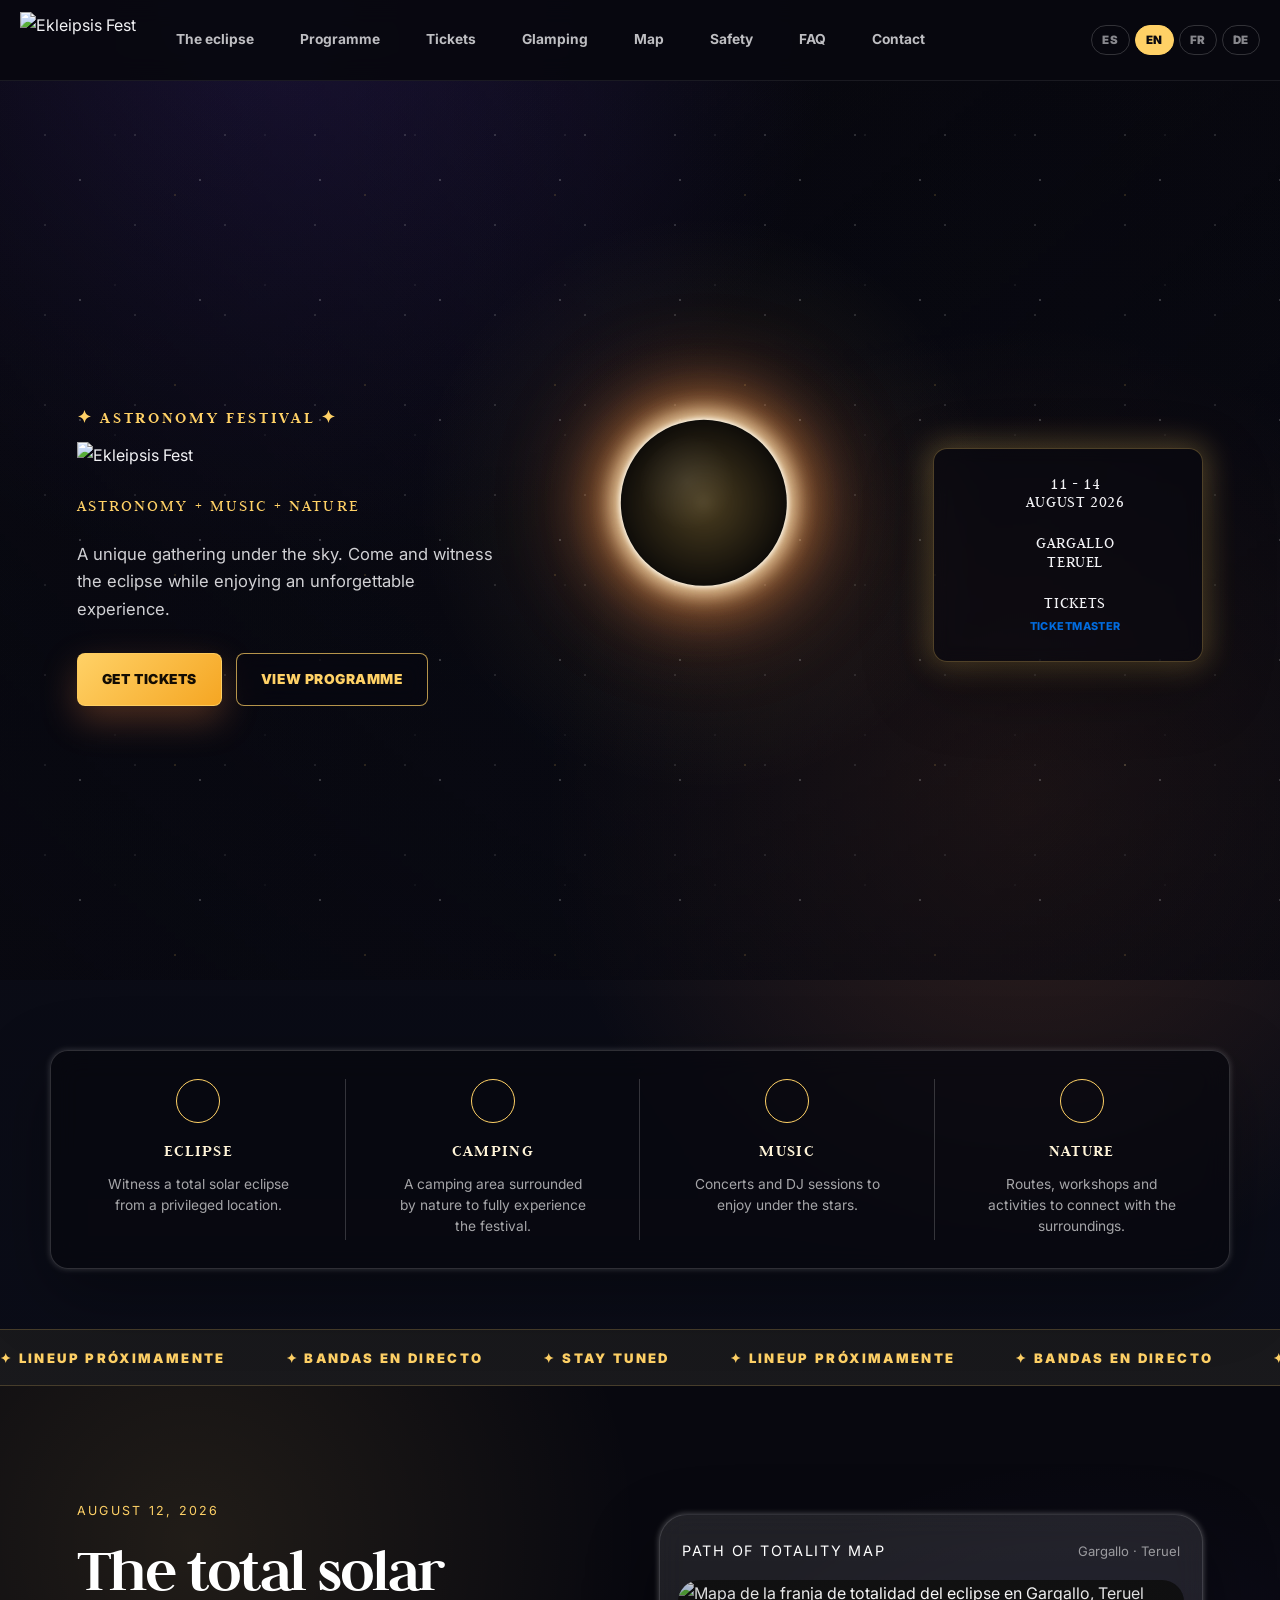
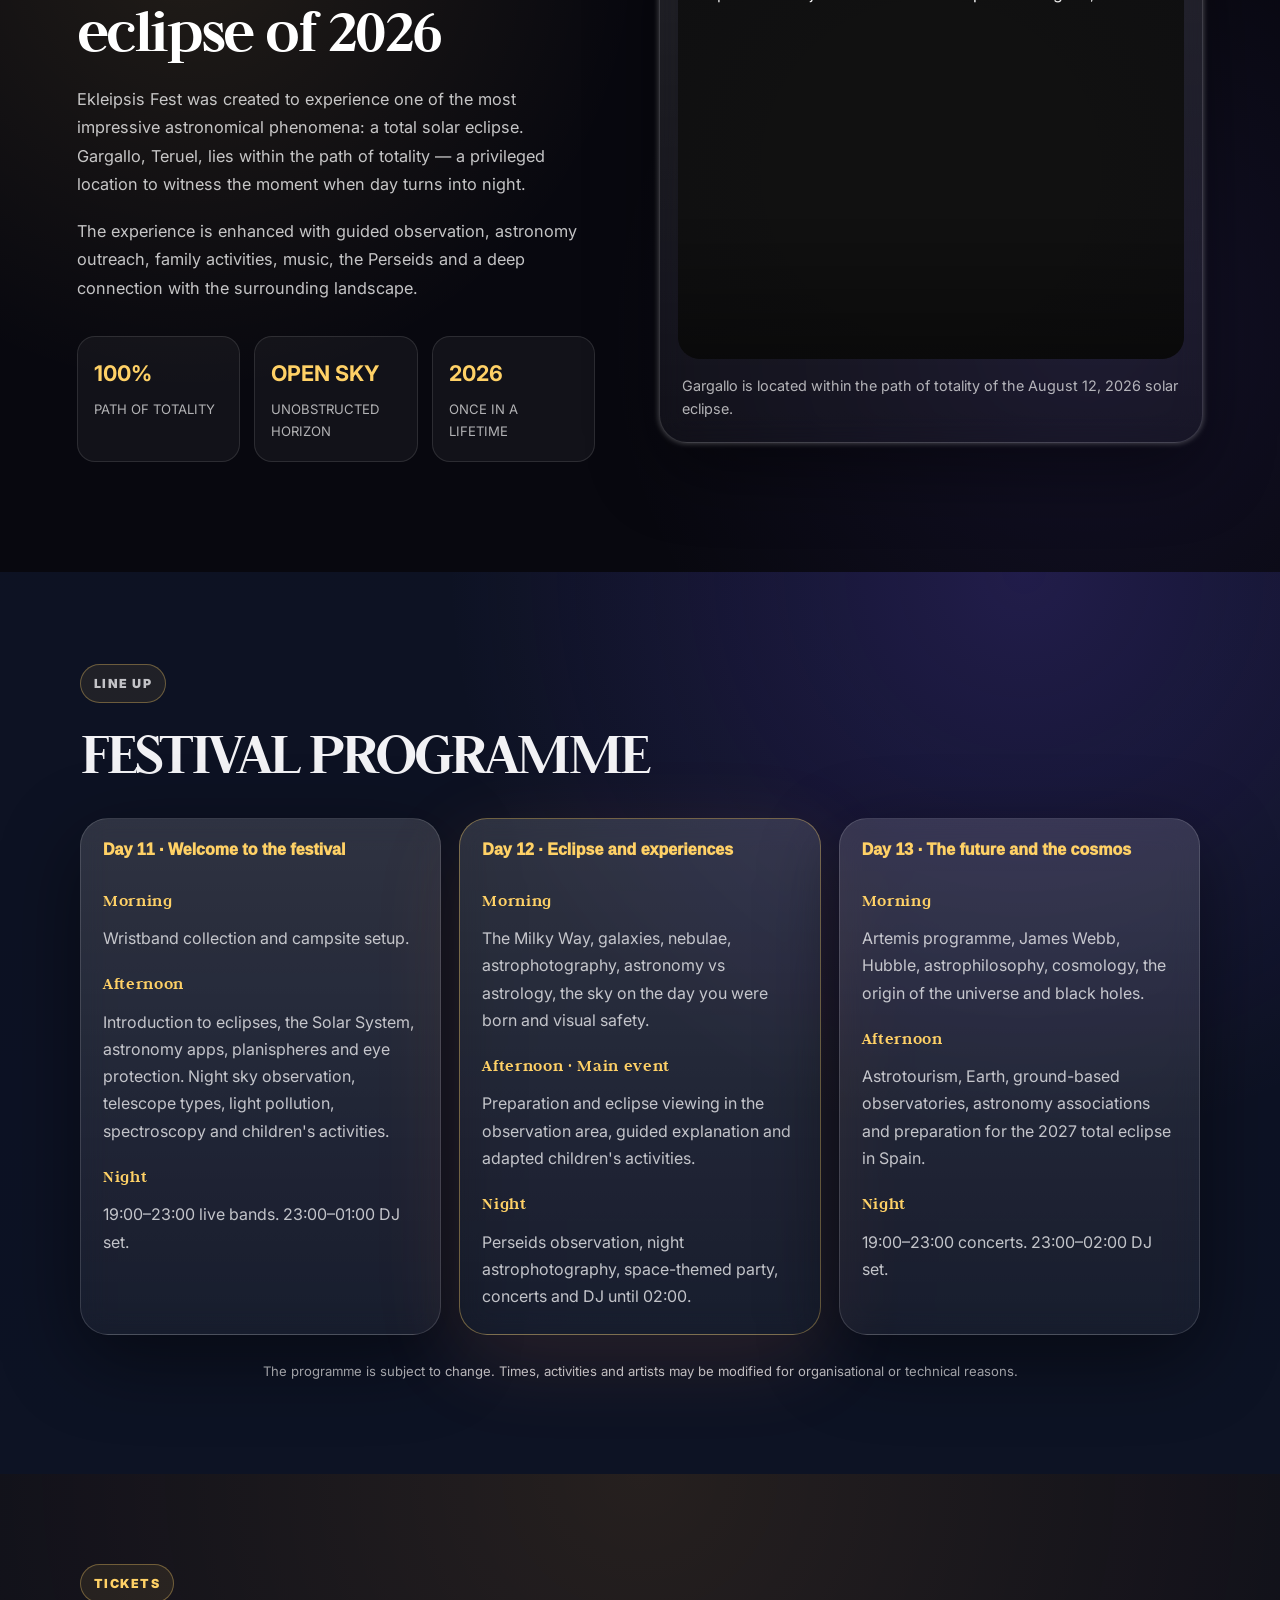
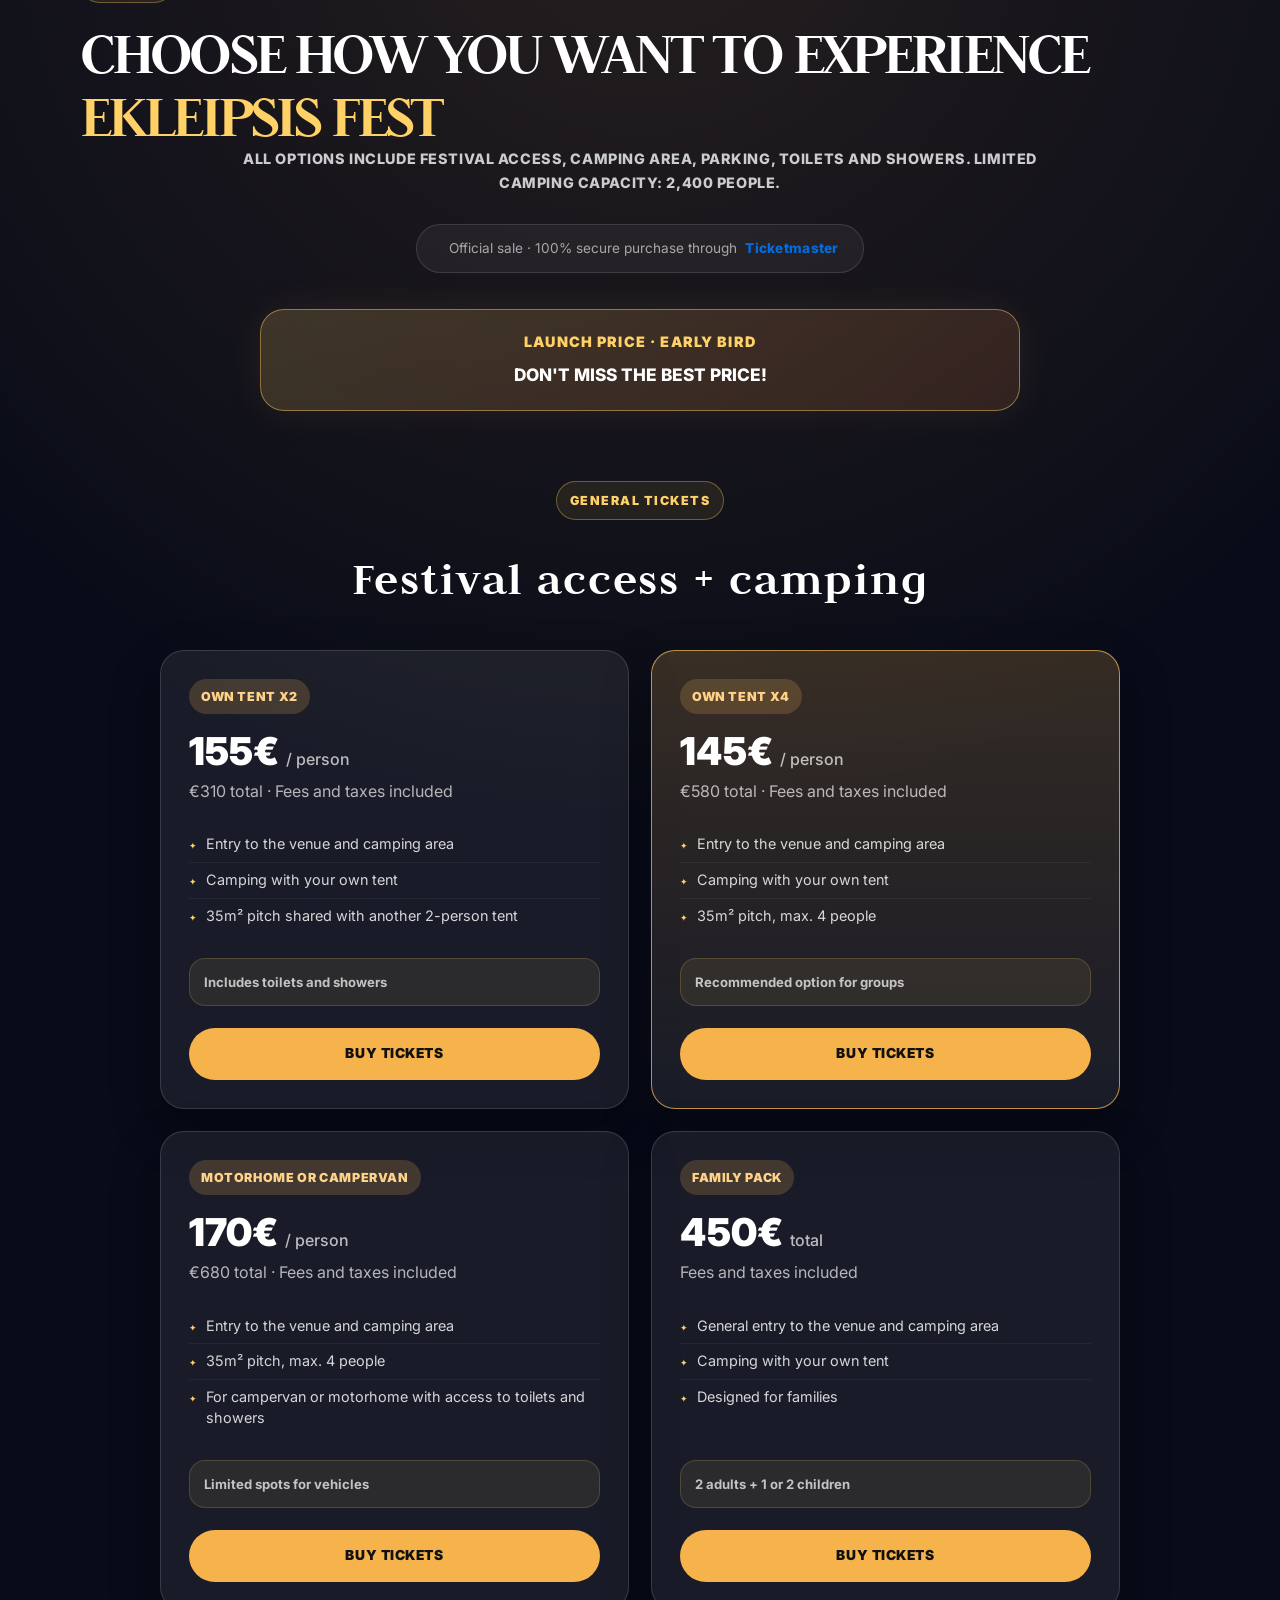
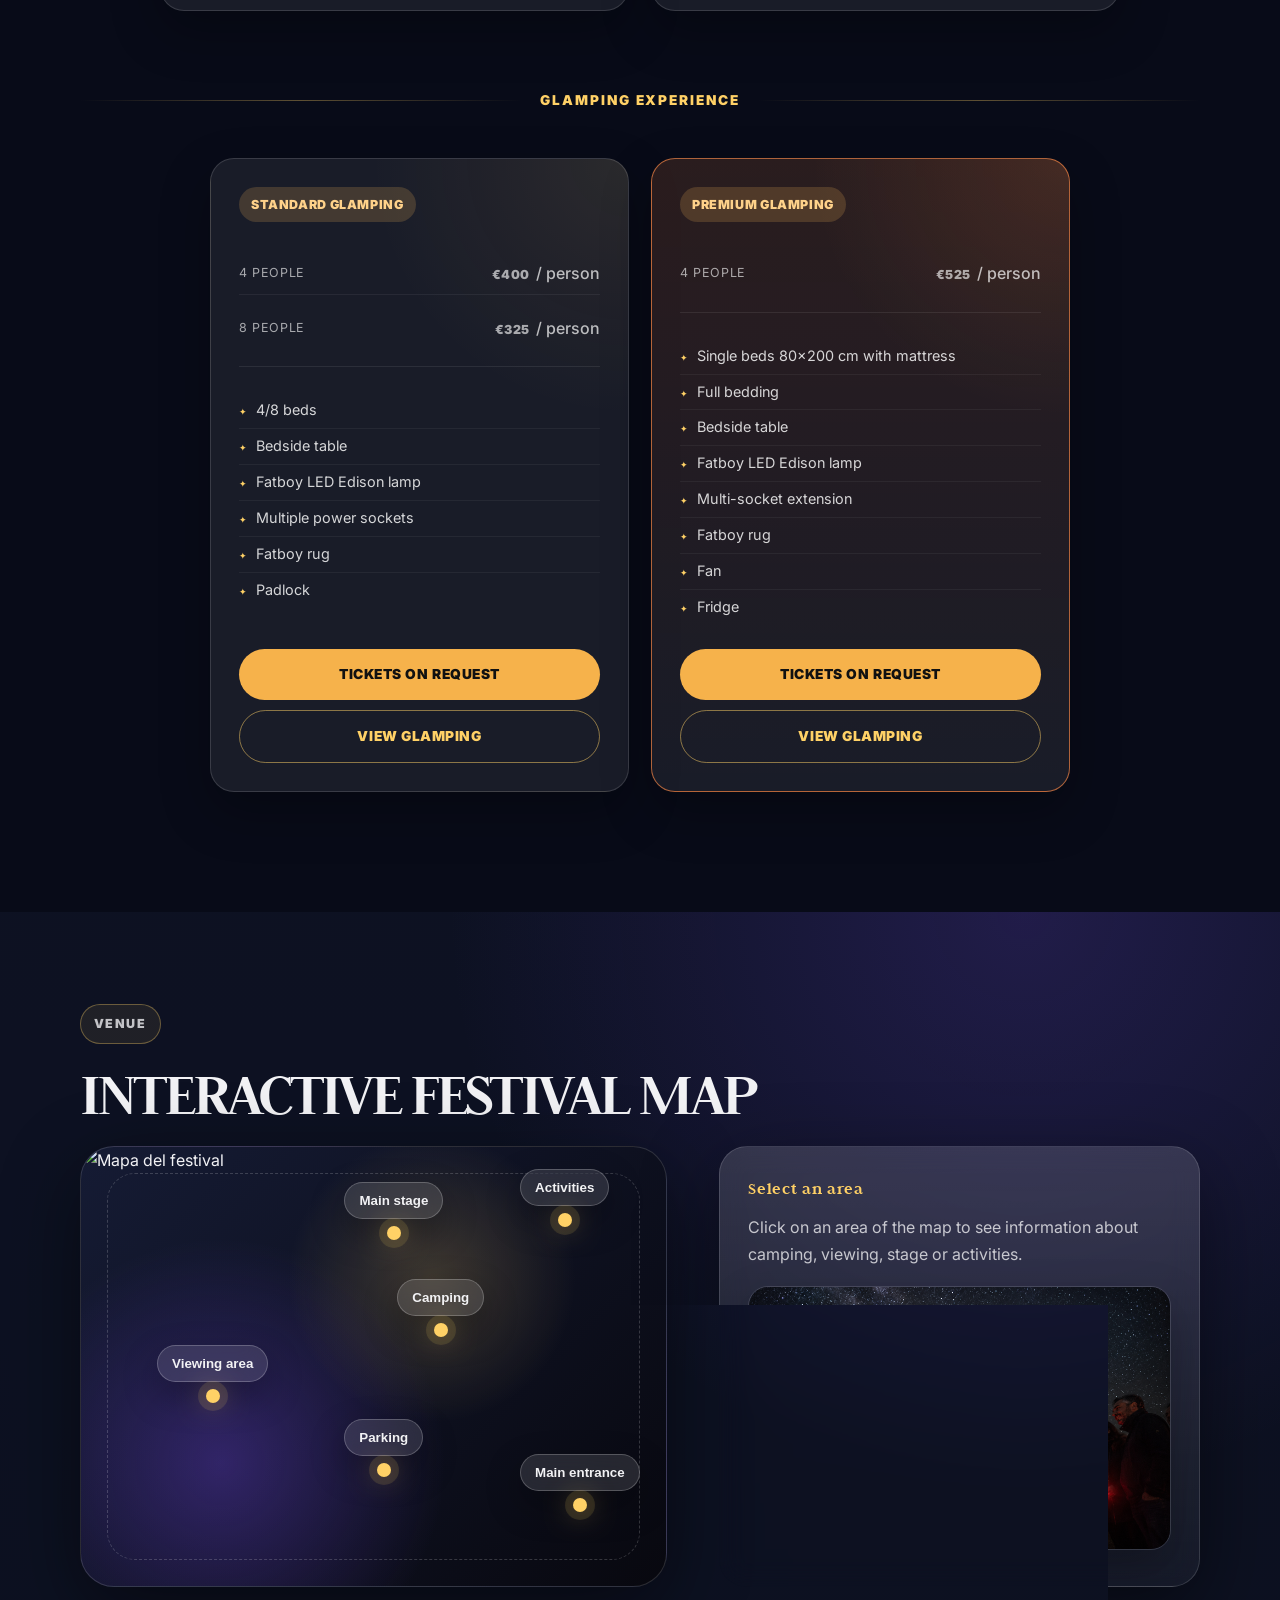
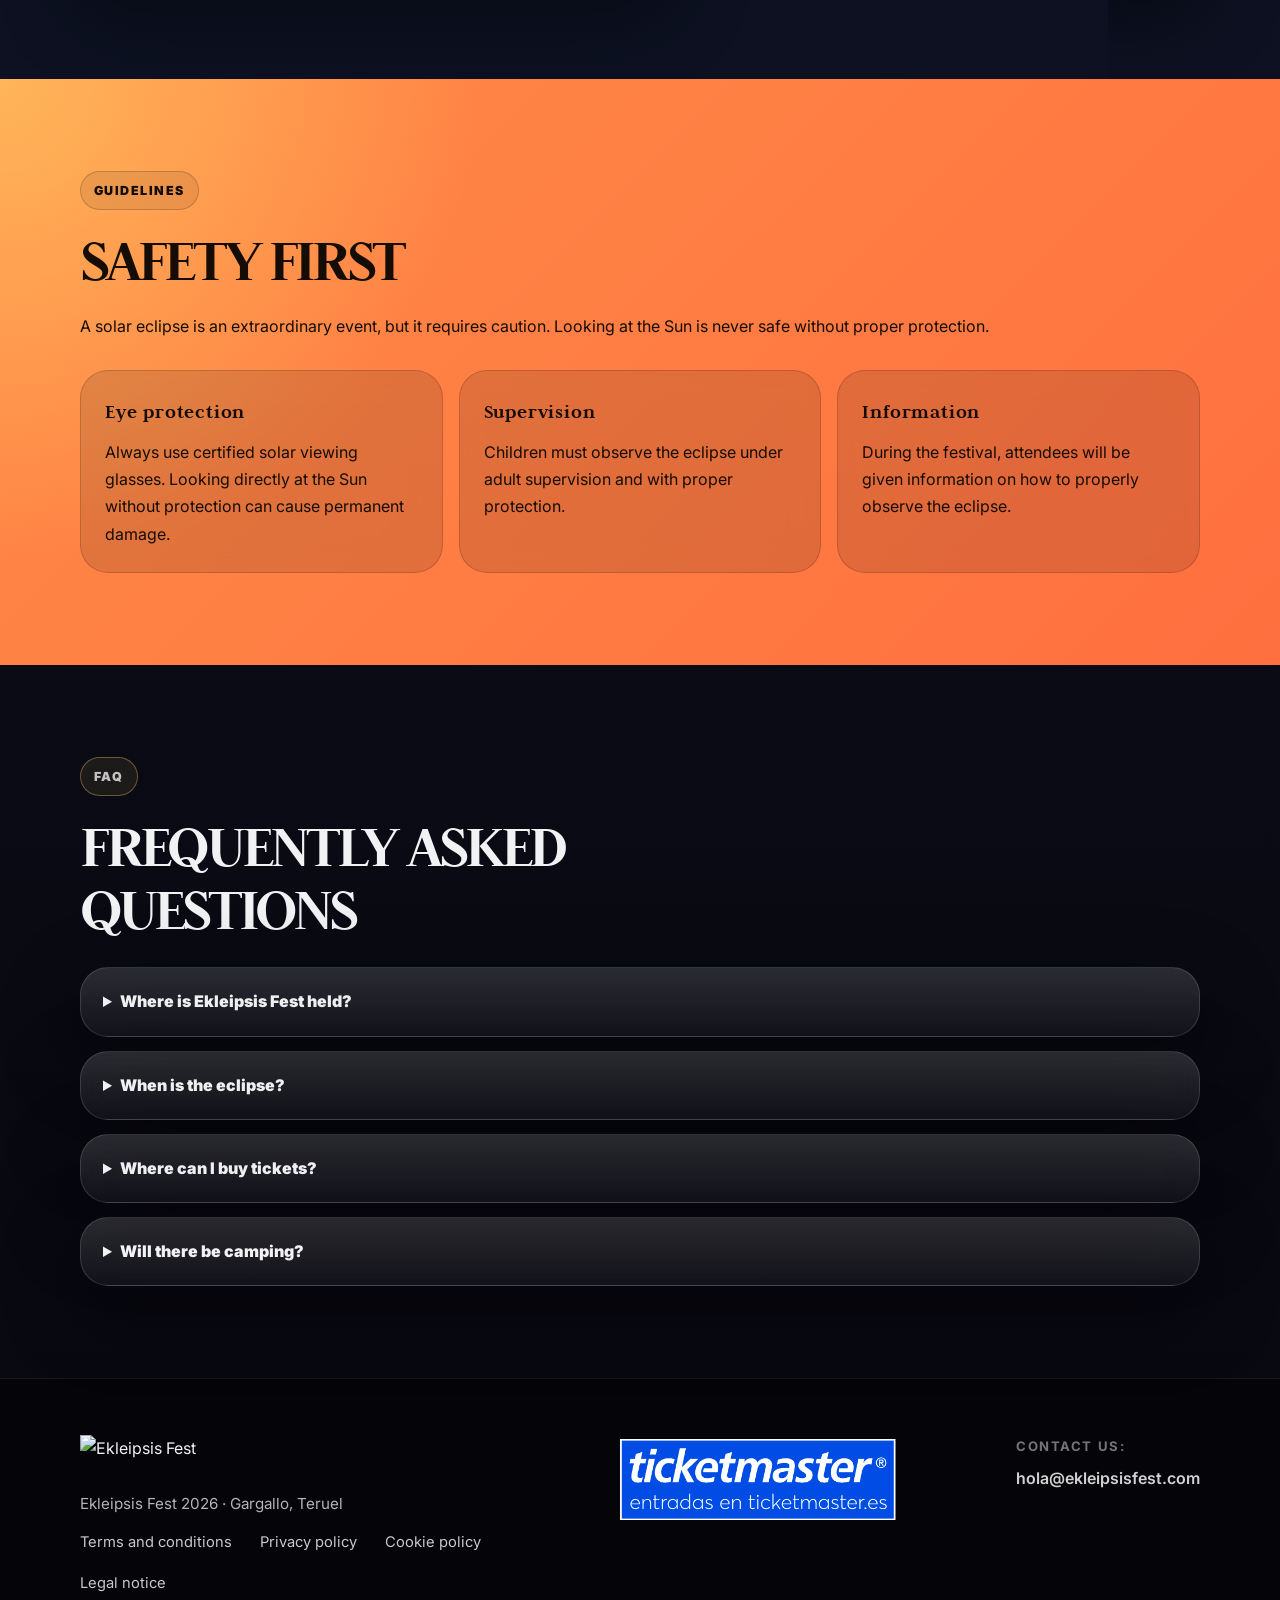
==== commit 1bd2b8bb: "google analytics" ====
--- a/index.html
+++ b/index.html
@@ -2,6 +2,13 @@
 <html lang="es">
 <head>
   <meta charset="UTF-8" />
+  <!-- Google Tag Manager -->
+<script>(function(w,d,s,l,i){w[l]=w[l]||[];w[l].push({'gtm.start':
+new Date().getTime(),event:'gtm.js'});var f=d.getElementsByTagName(s)[0],
+j=d.createElement(s),dl=l!='dataLayer'?'&l='+l:'';j.async=true;j.src=
+'https://www.googletagmanager.com/gtm.js?id='+i+dl;f.parentNode.insertBefore(j,f);
+})(window,document,'script','dataLayer','GTM-5BKD3NJC');</script>
+<!-- End Google Tag Manager -->
   <meta name="google-site-verification" content="VbyVJiKsDm1_4VHzLQnvJA8nAImciwM8z5LF0en8a7c" />
   <meta name="viewport" content="width=device-width, initial-scale=1.0" />
 
@@ -116,6 +123,10 @@
 </head>
 
 <body id="top">
+  <!-- Google Tag Manager (noscript) -->
+<noscript><iframe src="https://www.googletagmanager.com/ns.html?id=GTM-5BKD3NJC"
+height="0" width="0" style="display:none;visibility:hidden"></iframe></noscript>
+<!-- End Google Tag Manager (noscript) -->
 
   <header class="site-header">
     <div class="header-container">
--- a/css/styles.css
+++ b/css/styles.css
@@ -761,11 +761,10 @@
   color: #fff;
 }
 
-.ticket-price span,
+.ticket-price span + span,
 .ticket-capacity-option small {
   font-size: 1rem;
   font-weight: 500;
-
   color: rgba(255,255,255,0.7);
 }
 
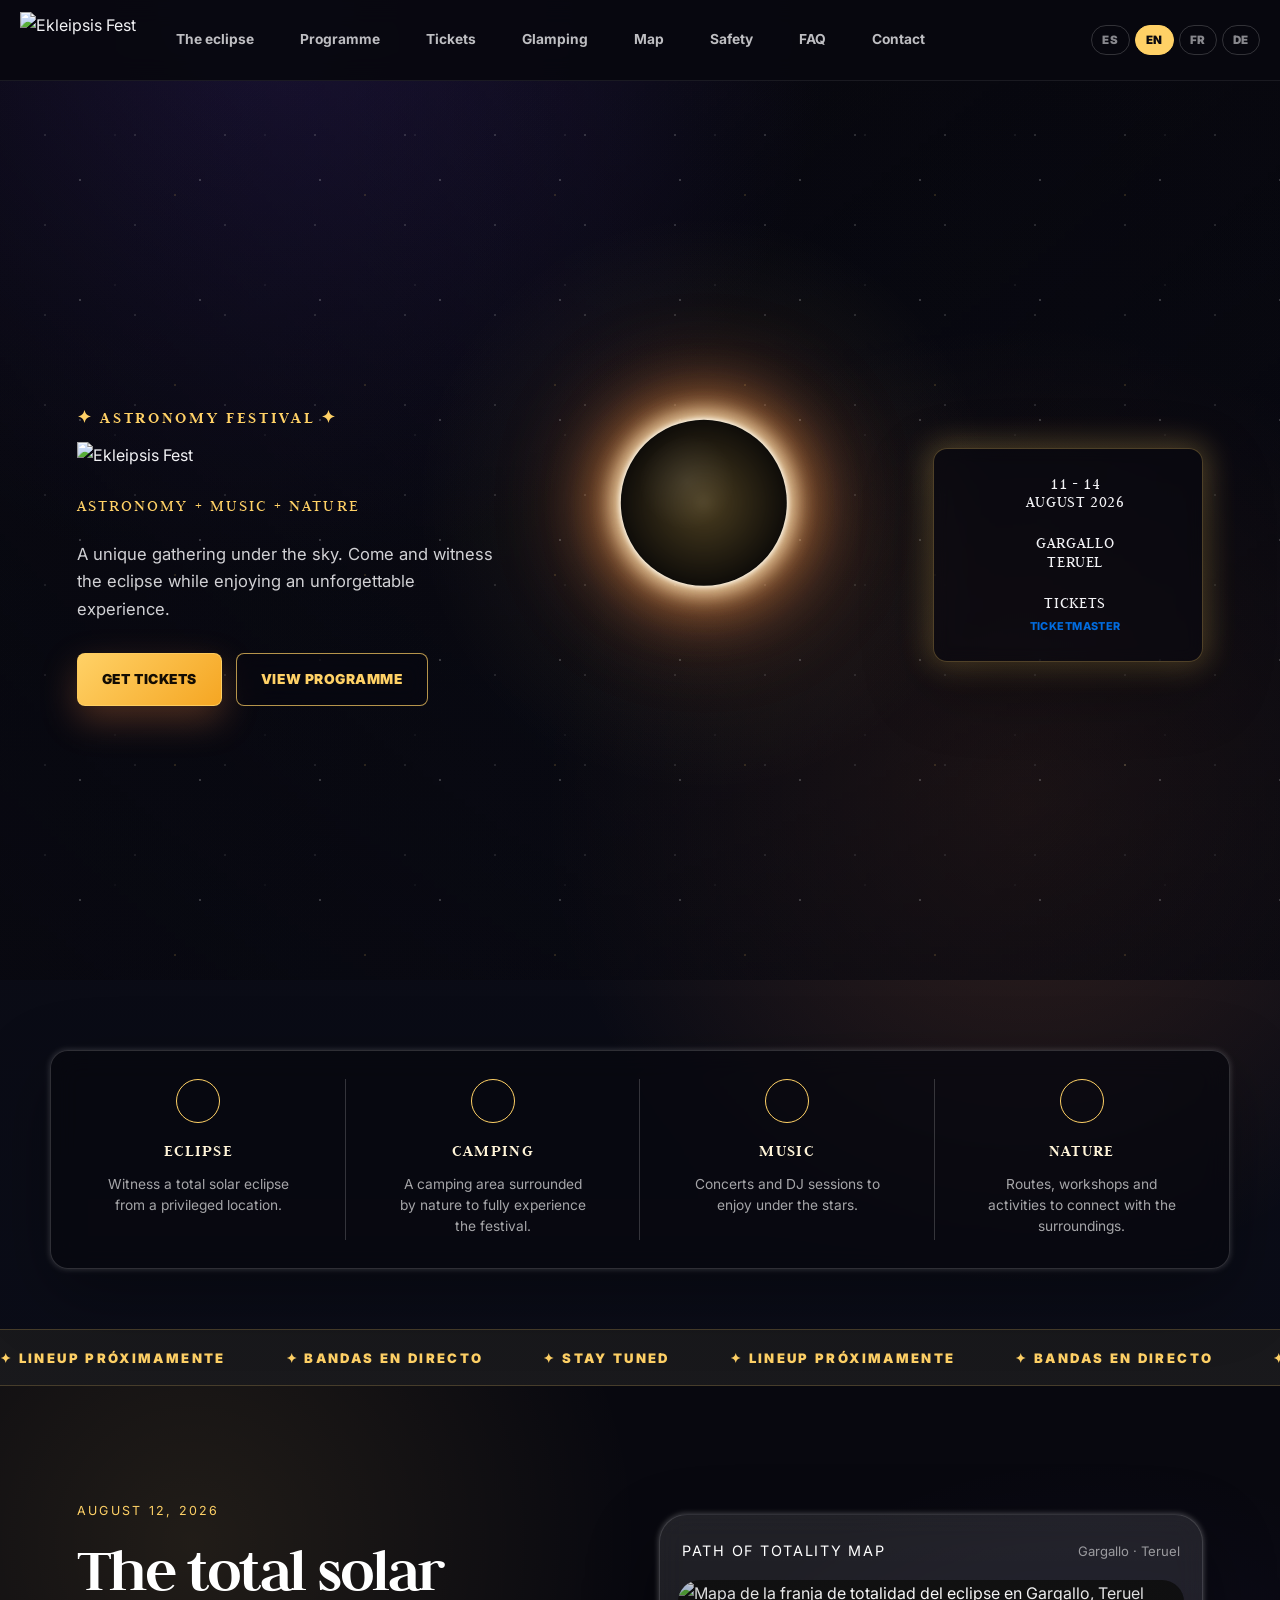
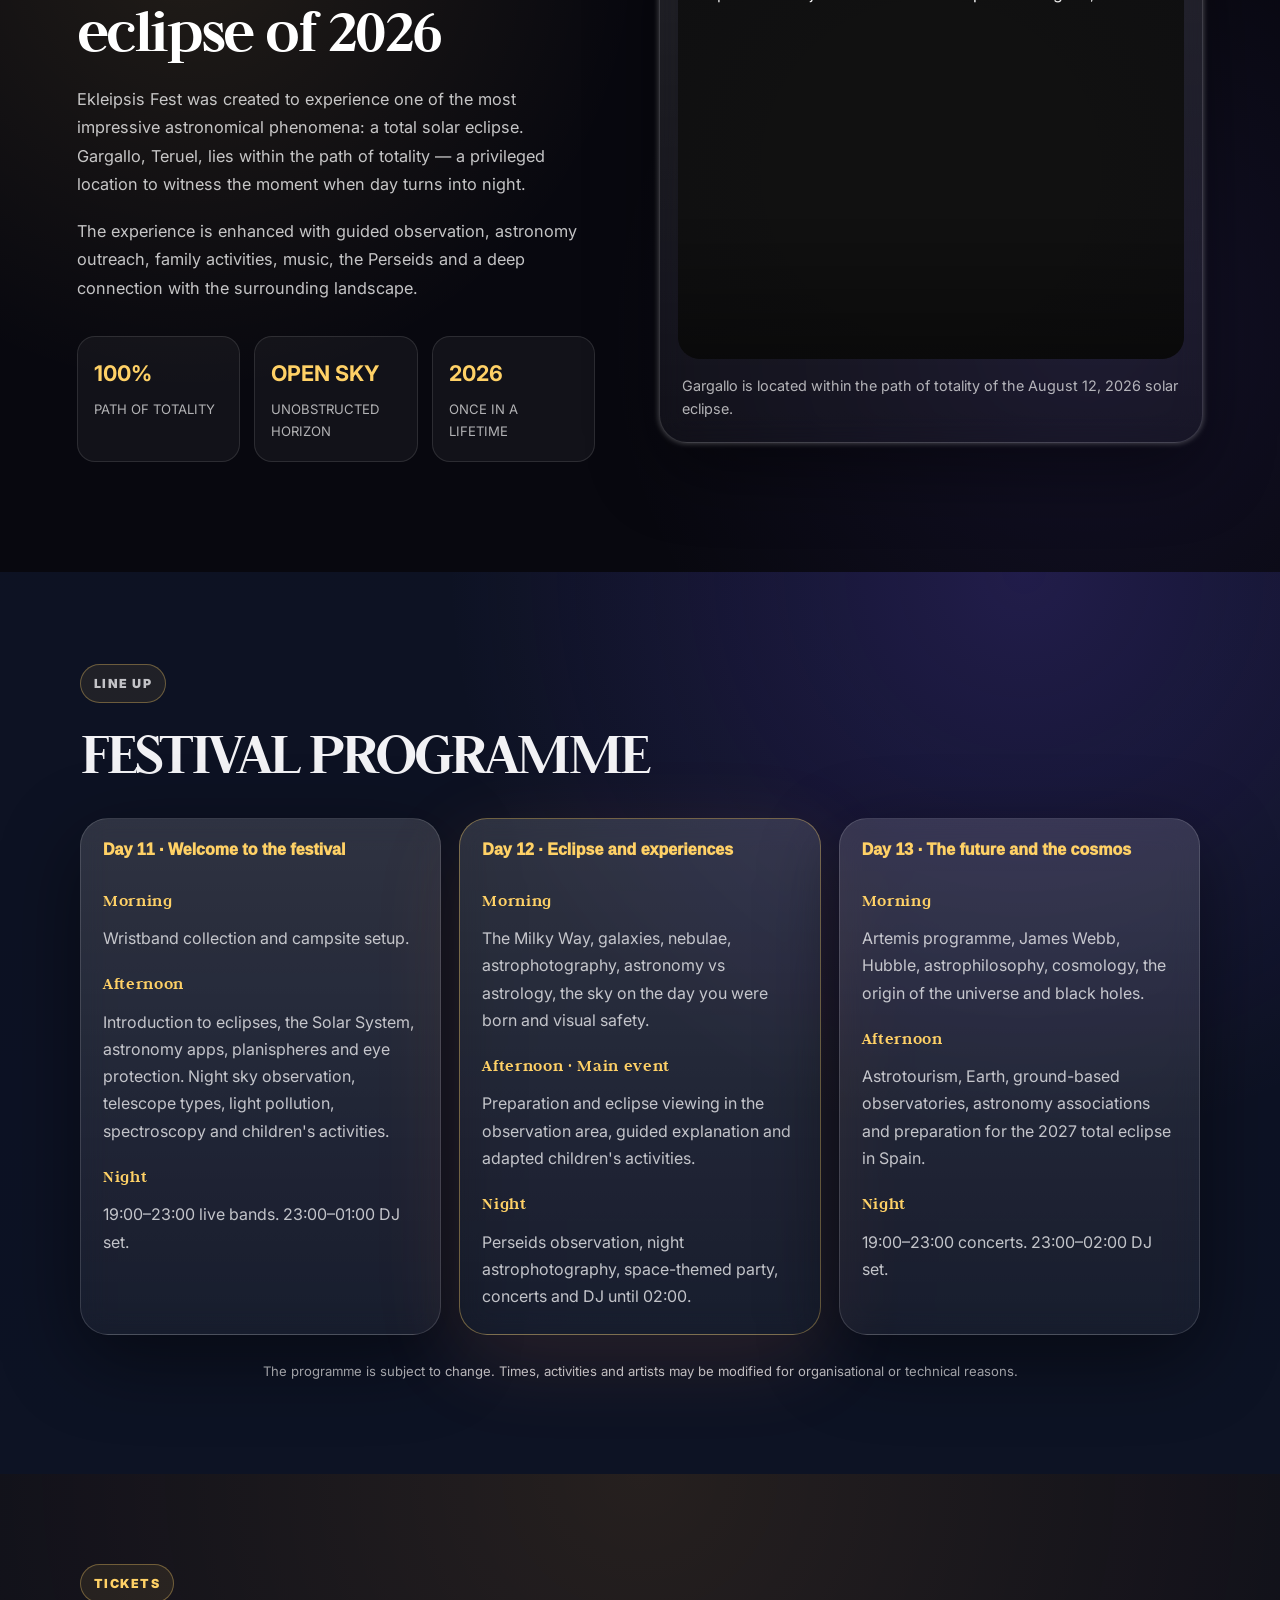
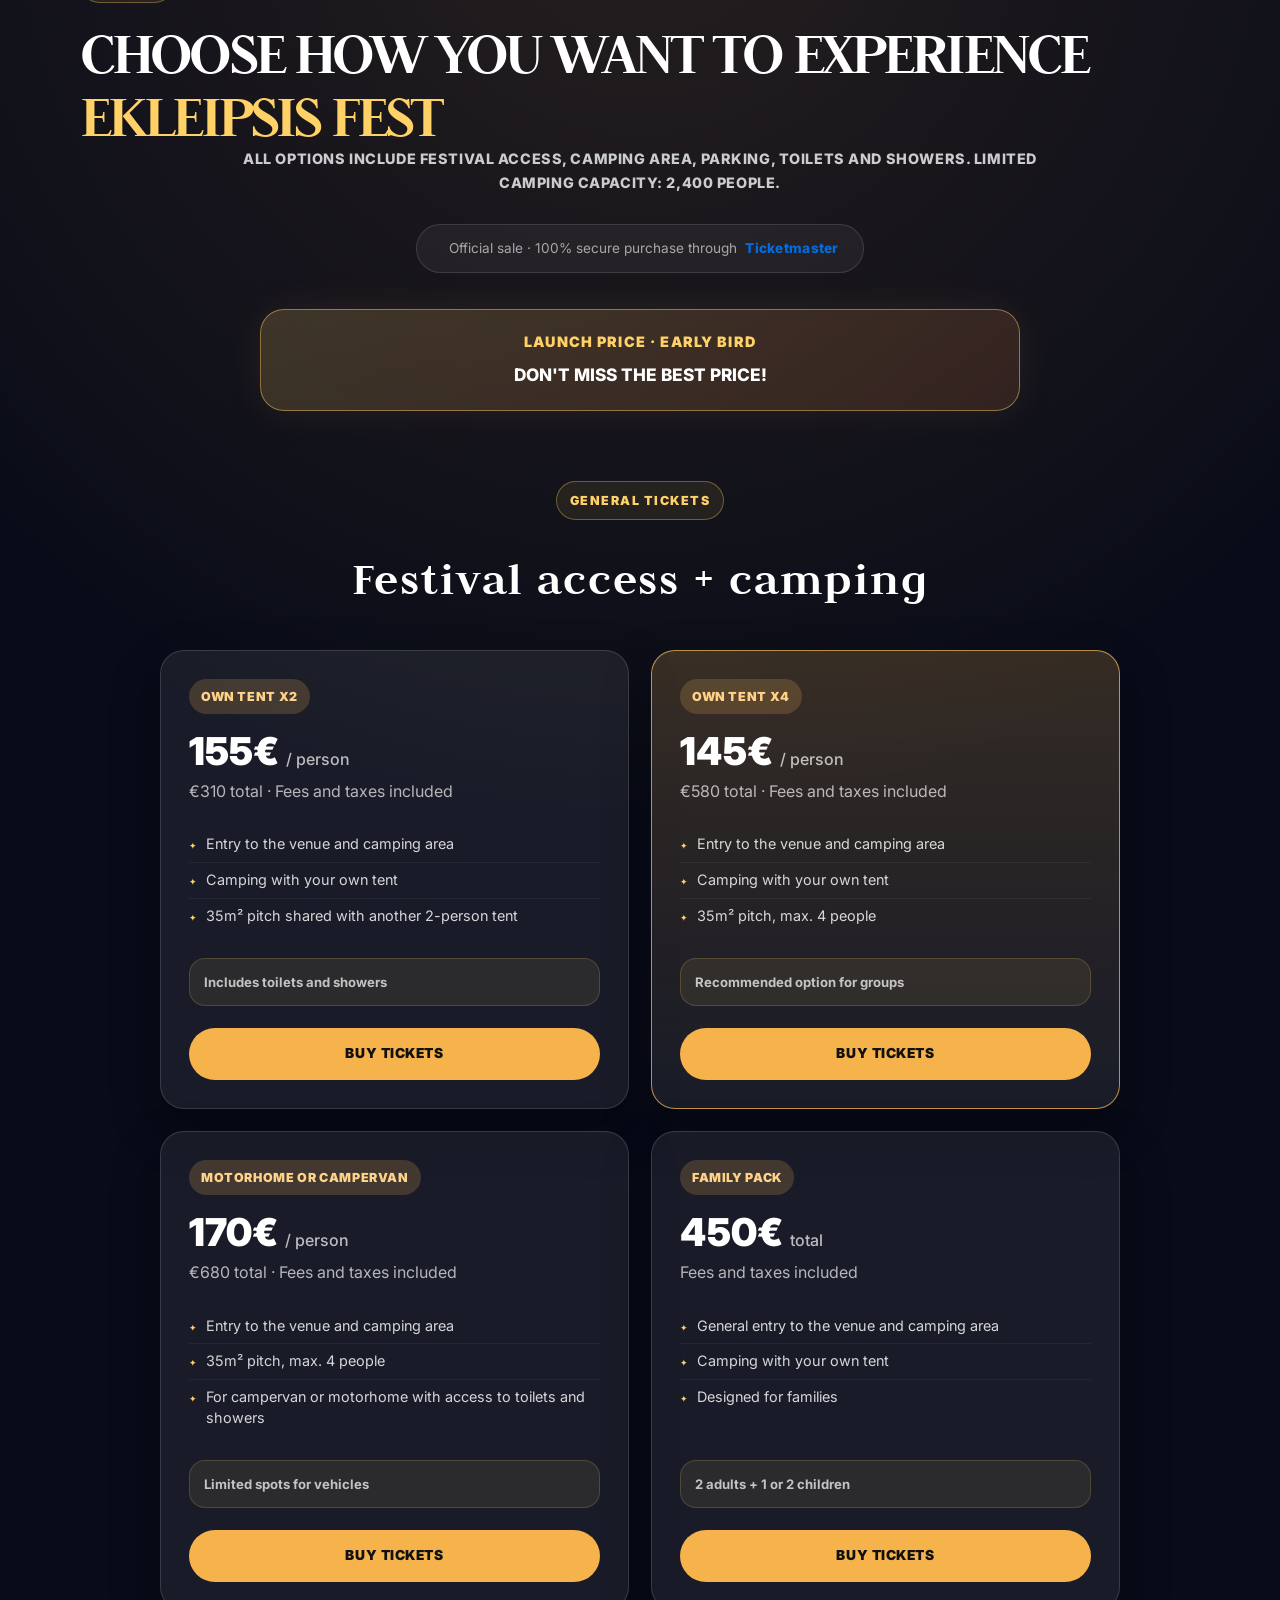
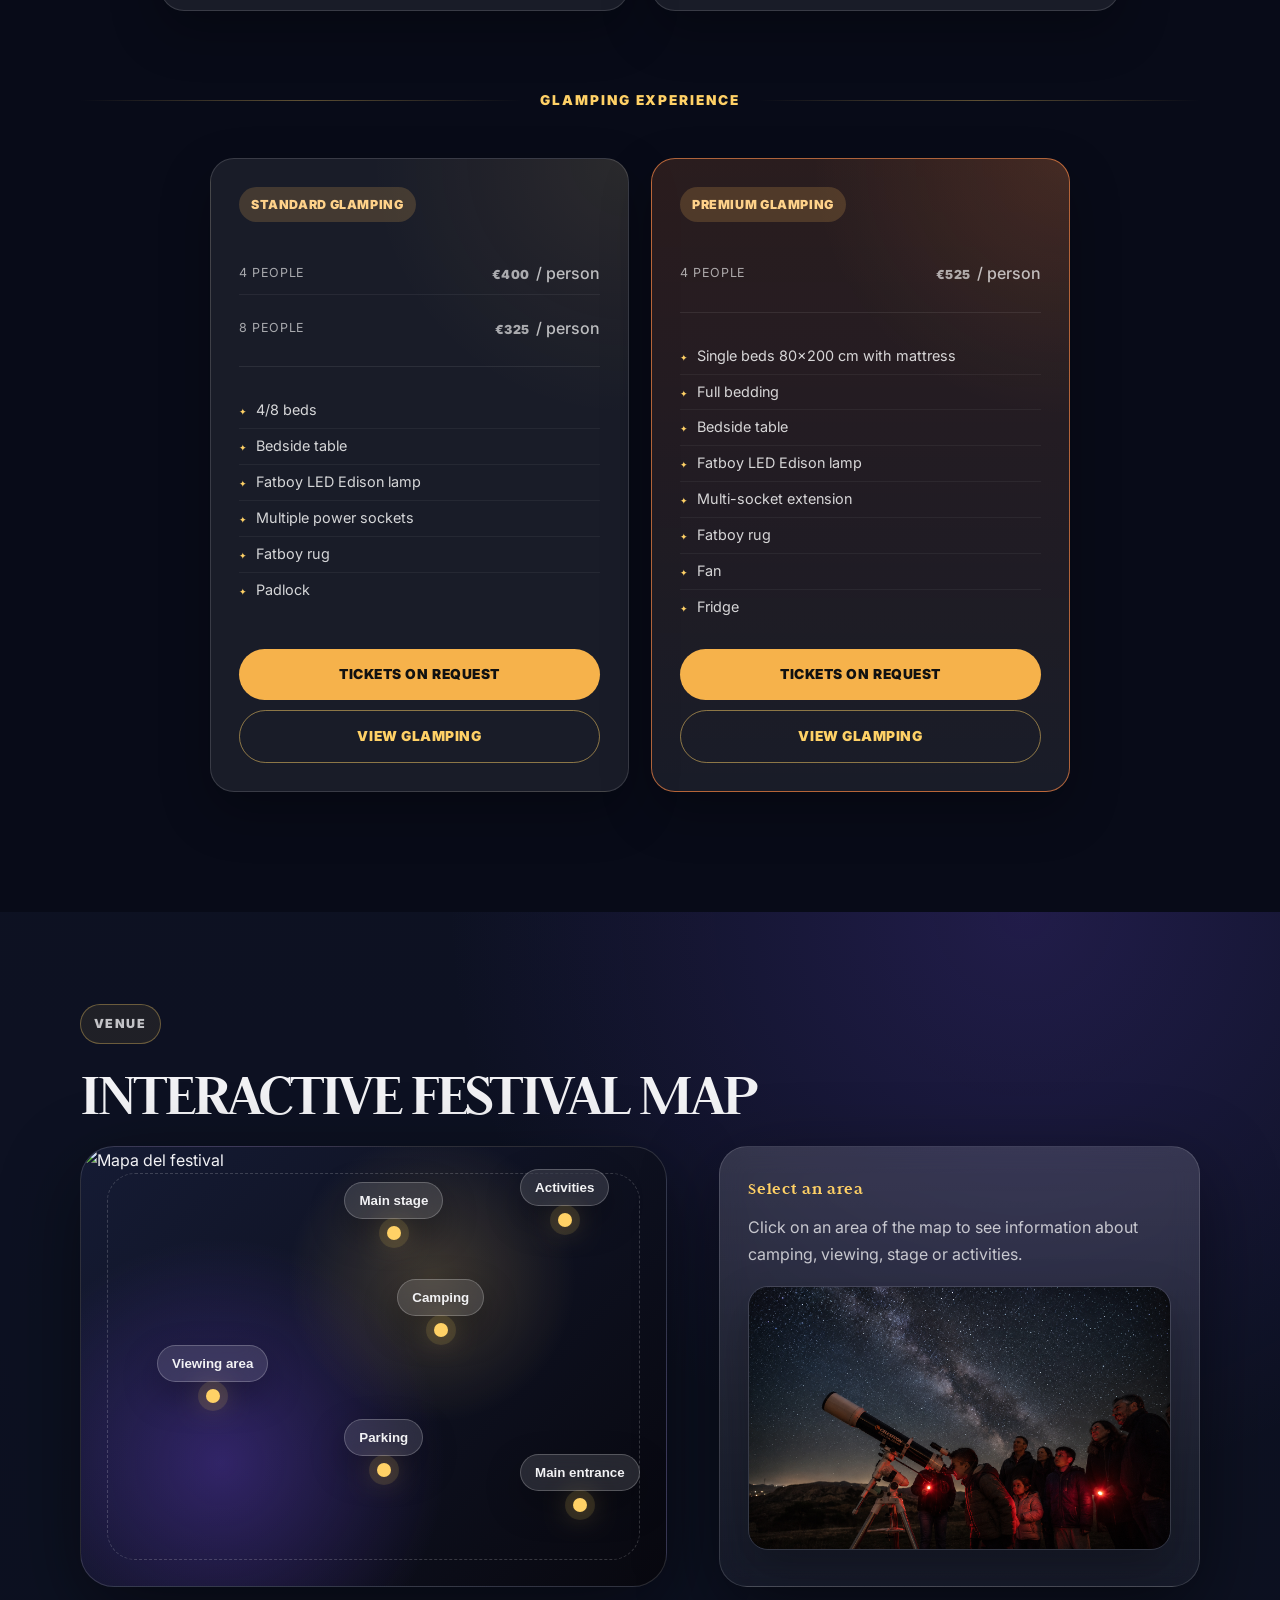
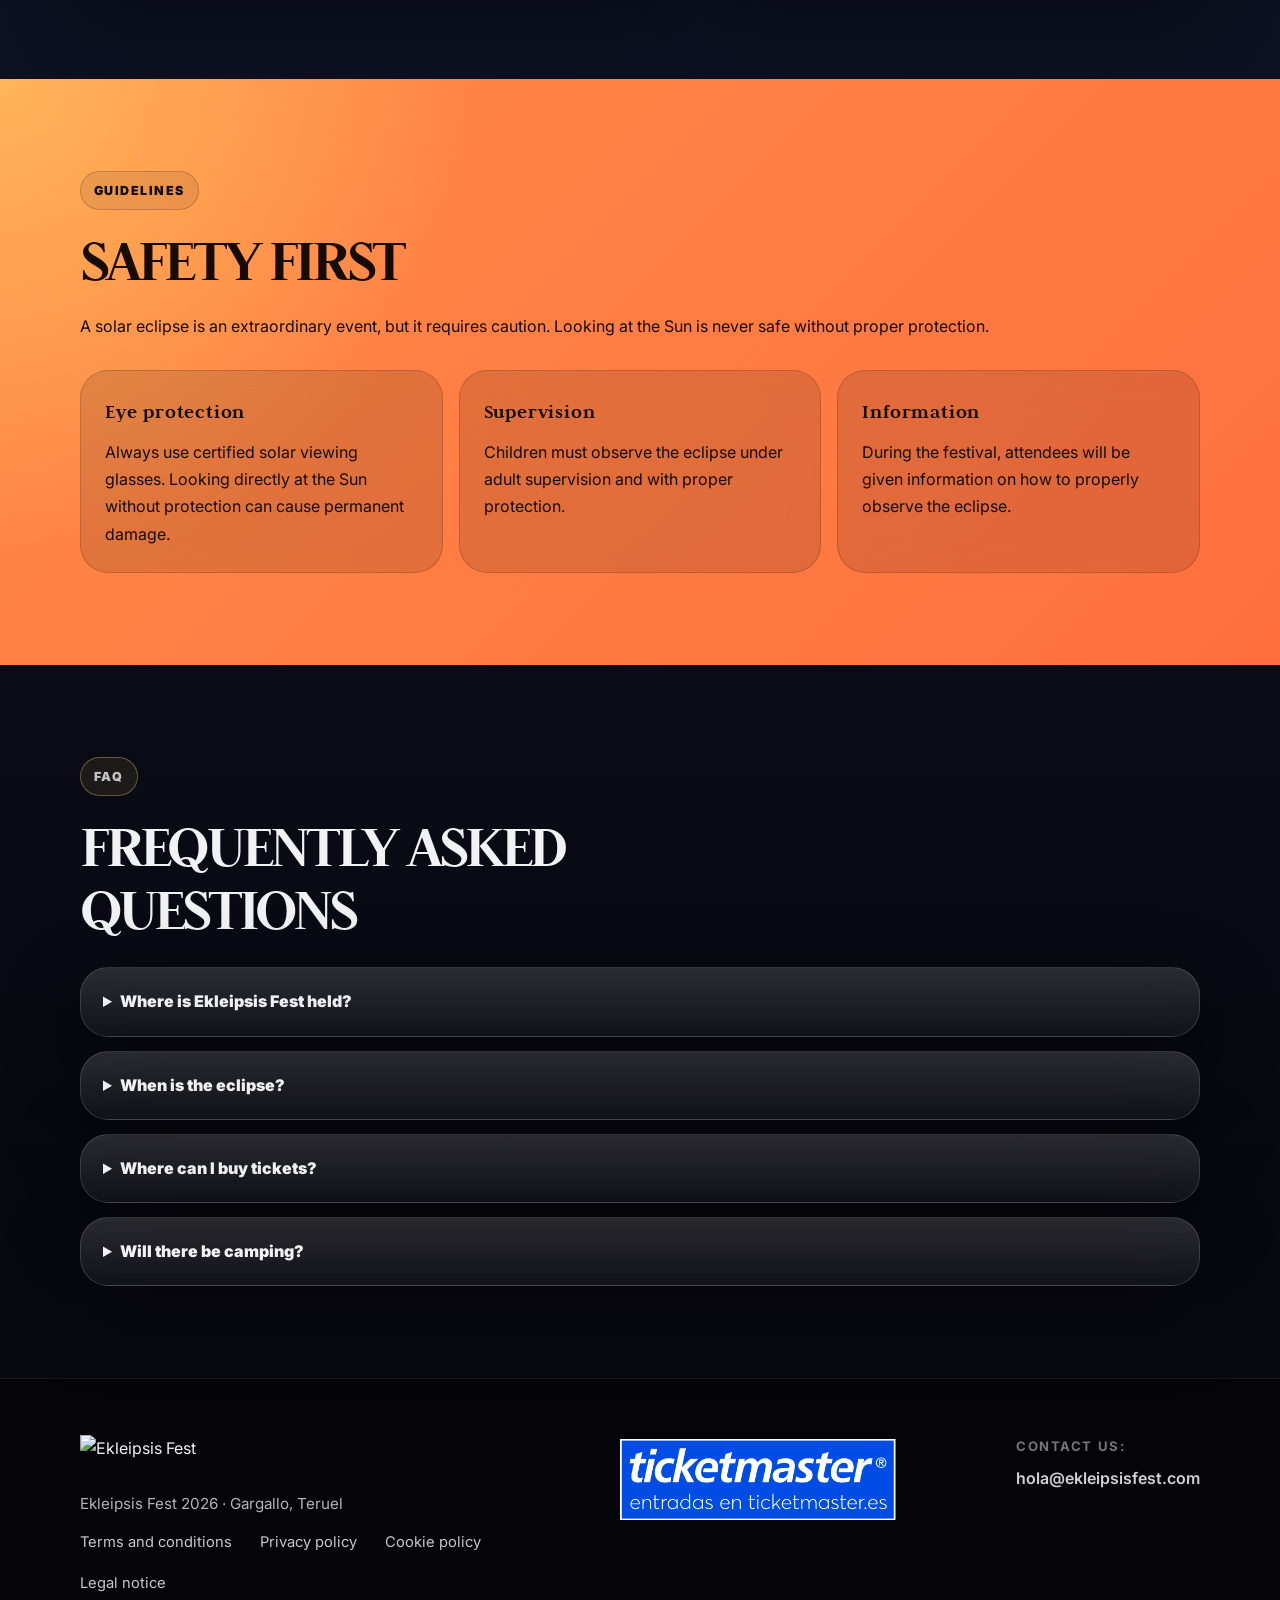
==== commit 651762da: "google analytics" ====
--- a/index.html
+++ b/index.html
@@ -2,13 +2,16 @@
 <html lang="es">
 <head>
   <meta charset="UTF-8" />
-  <!-- Google Tag Manager -->
-<script>(function(w,d,s,l,i){w[l]=w[l]||[];w[l].push({'gtm.start':
-new Date().getTime(),event:'gtm.js'});var f=d.getElementsByTagName(s)[0],
-j=d.createElement(s),dl=l!='dataLayer'?'&l='+l:'';j.async=true;j.src=
-'https://www.googletagmanager.com/gtm.js?id='+i+dl;f.parentNode.insertBefore(j,f);
-})(window,document,'script','dataLayer','GTM-5BKD3NJC');</script>
-<!-- End Google Tag Manager -->
+<!-- Google tag (gtag.js) -->
+<script async src="https://www.googletagmanager.com/gtag/js?id=G-LKXB7DPKZL"></script>
+<script>
+  window.dataLayer = window.dataLayer || [];
+  function gtag(){dataLayer.push(arguments);}
+  gtag('js', new Date());
+
+  gtag('config', 'G-LKXB7DPKZL');
+</script>
+
   <meta name="google-site-verification" content="VbyVJiKsDm1_4VHzLQnvJA8nAImciwM8z5LF0en8a7c" />
   <meta name="viewport" content="width=device-width, initial-scale=1.0" />
 
@@ -46,6 +49,7 @@
   <link rel="stylesheet" href="css/styles.css" />
 
   <script type="application/ld+json">
+
   {
     "@context": "https://schema.org",
     "@type": "Event",
@@ -123,10 +127,7 @@
 </head>
 
 <body id="top">
-  <!-- Google Tag Manager (noscript) -->
-<noscript><iframe src="https://www.googletagmanager.com/ns.html?id=GTM-5BKD3NJC"
-height="0" width="0" style="display:none;visibility:hidden"></iframe></noscript>
-<!-- End Google Tag Manager (noscript) -->
+ 
 
   <header class="site-header">
     <div class="header-container">
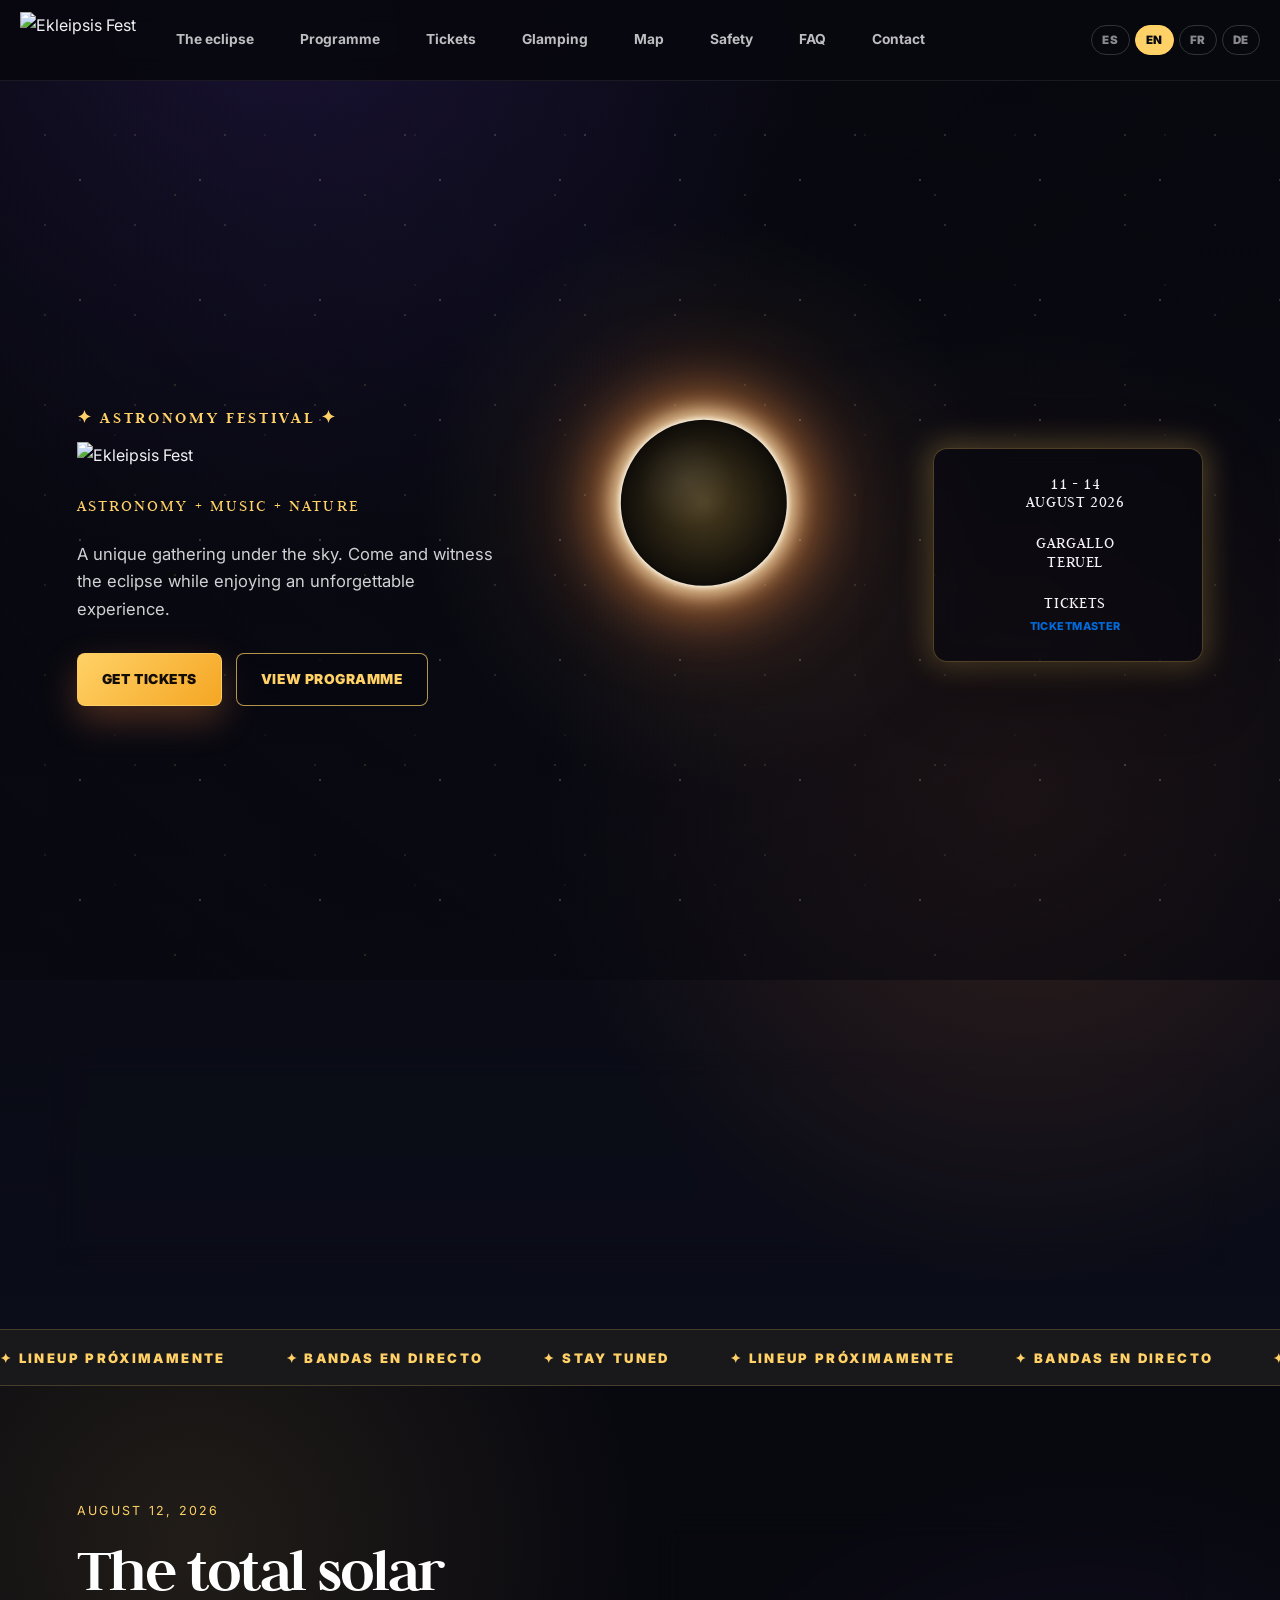
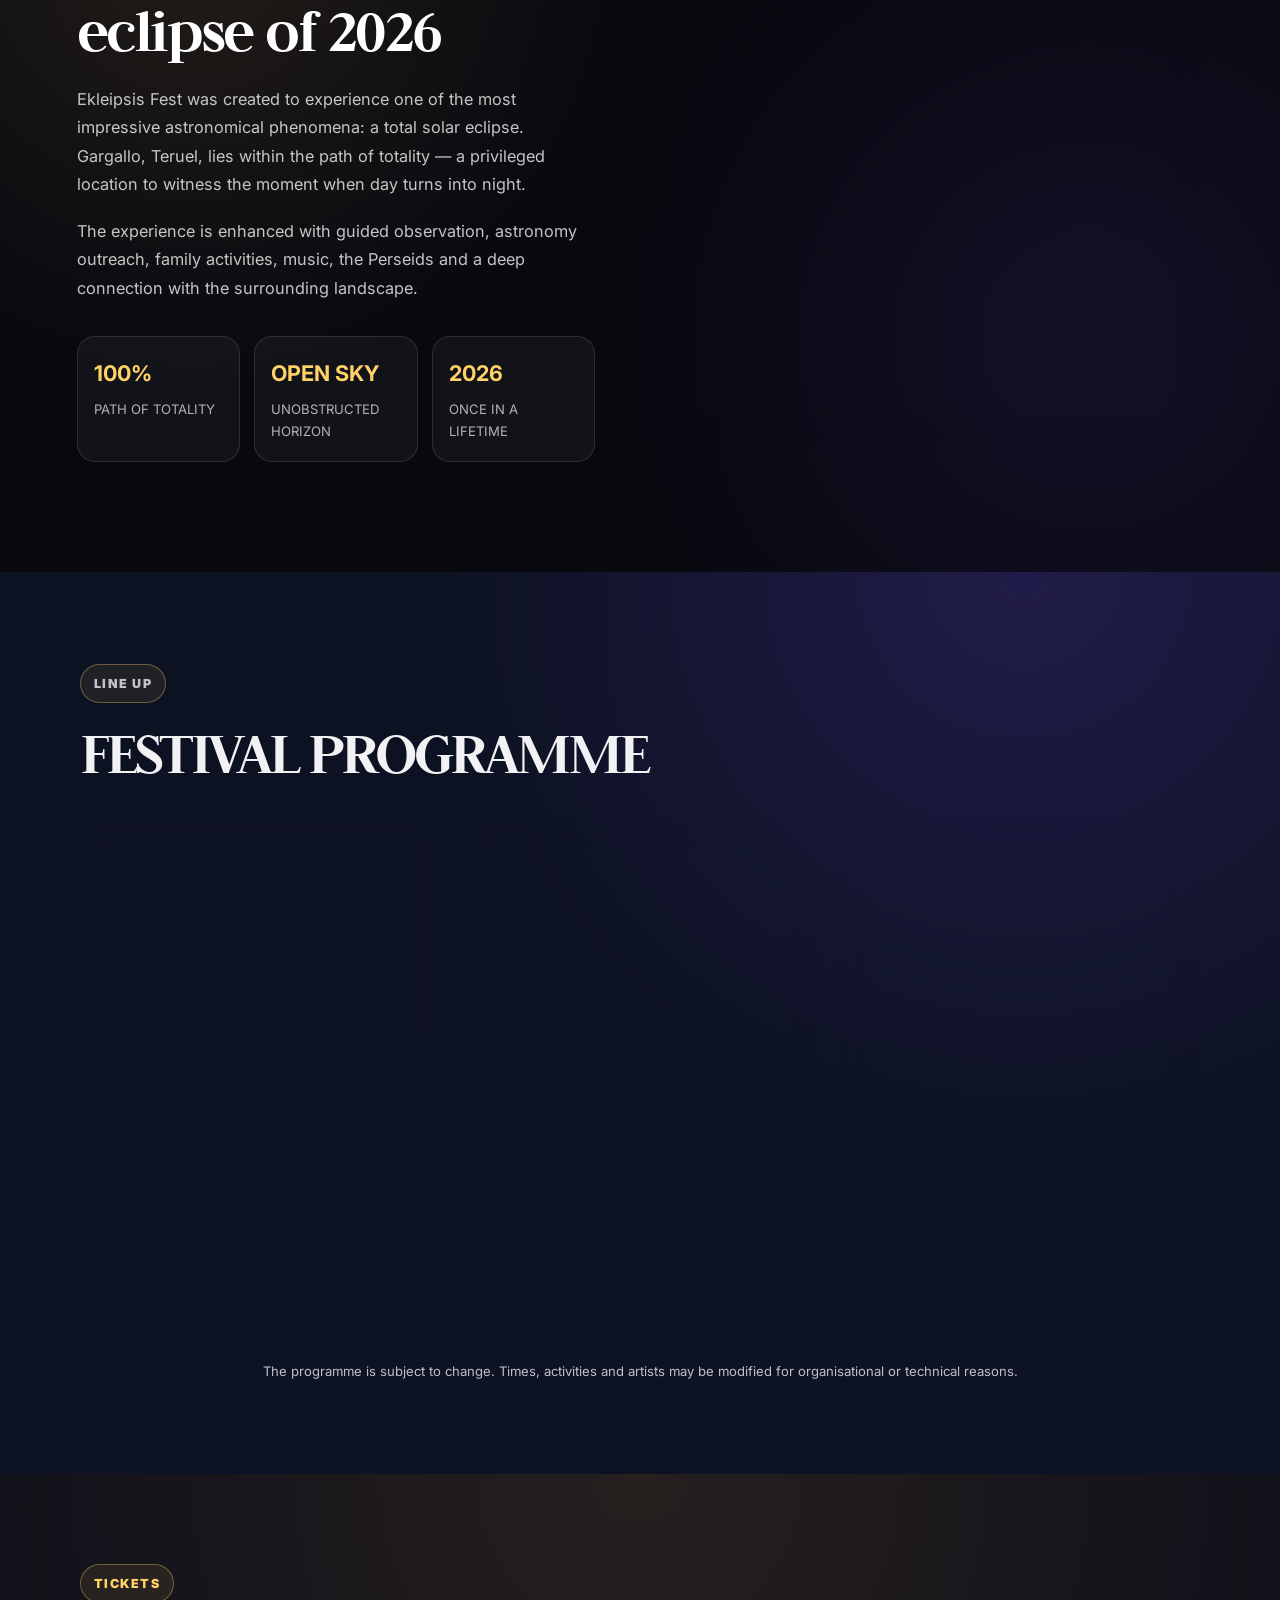
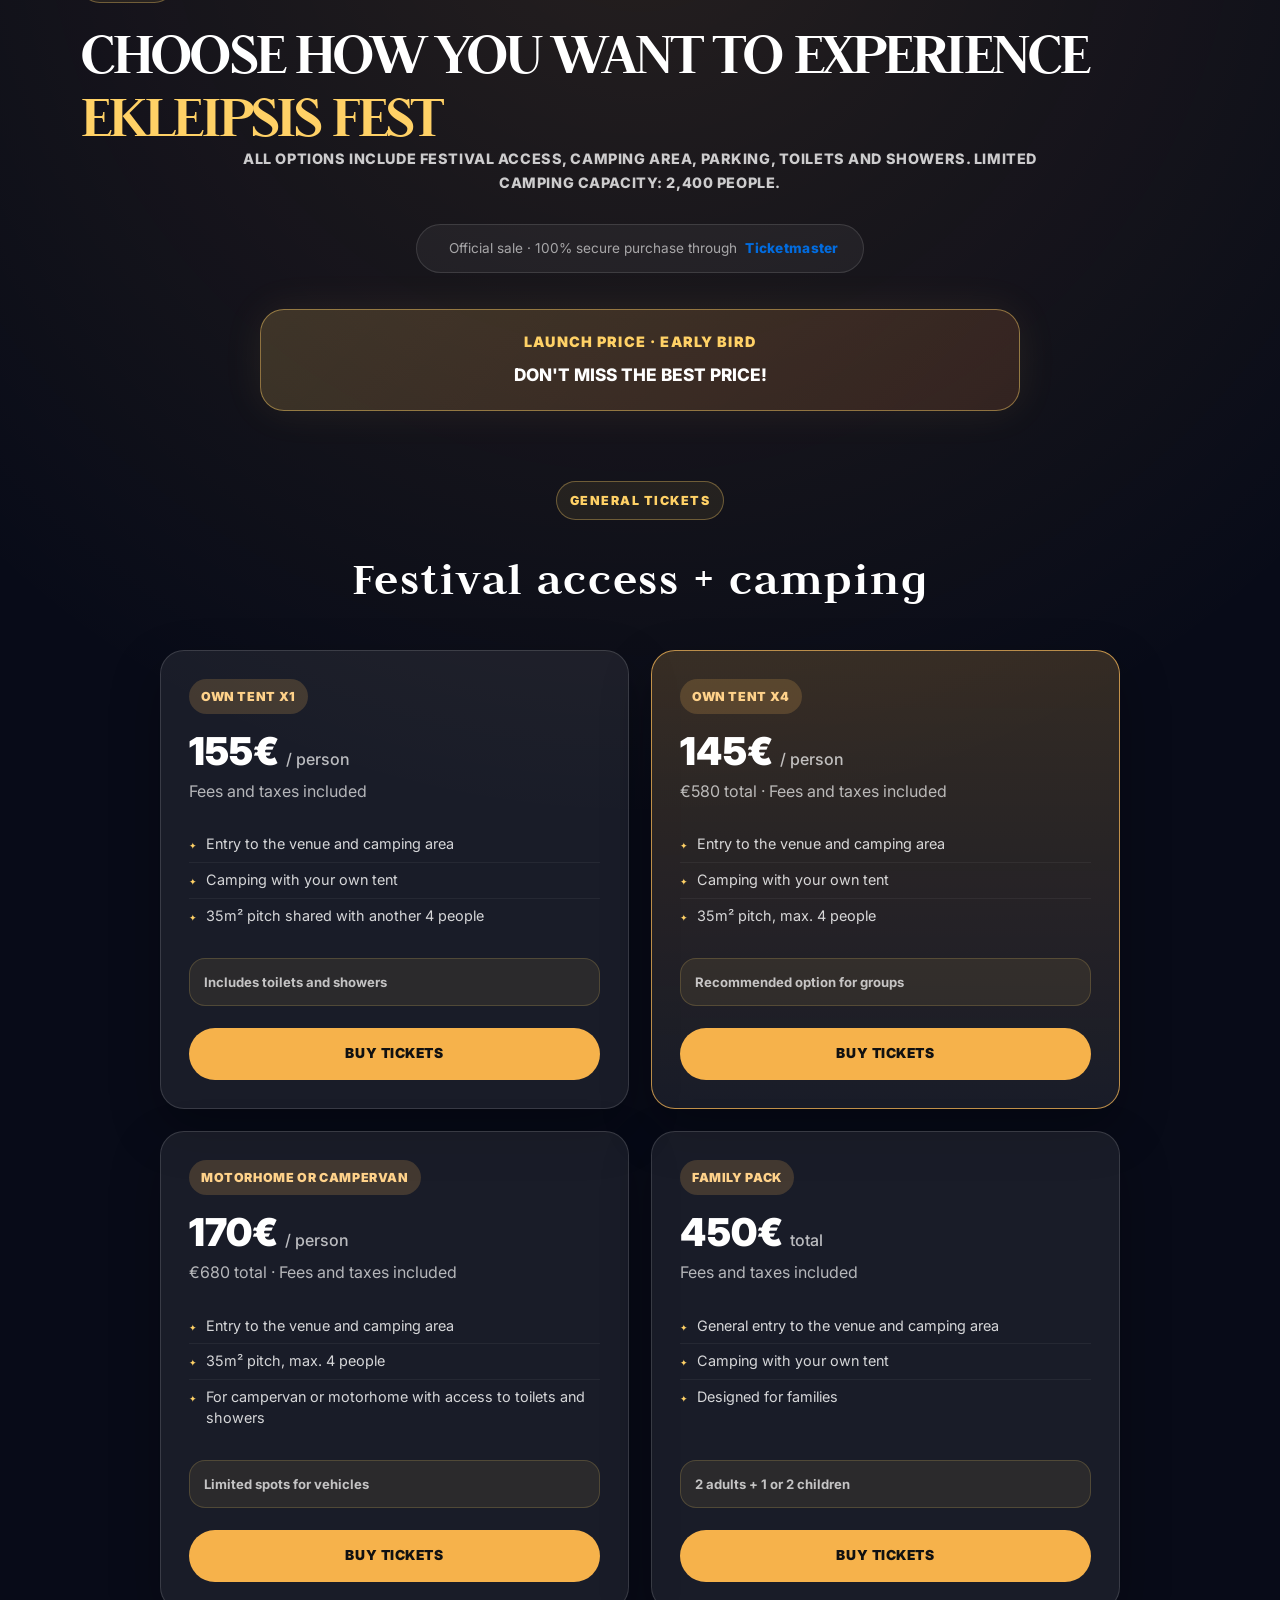
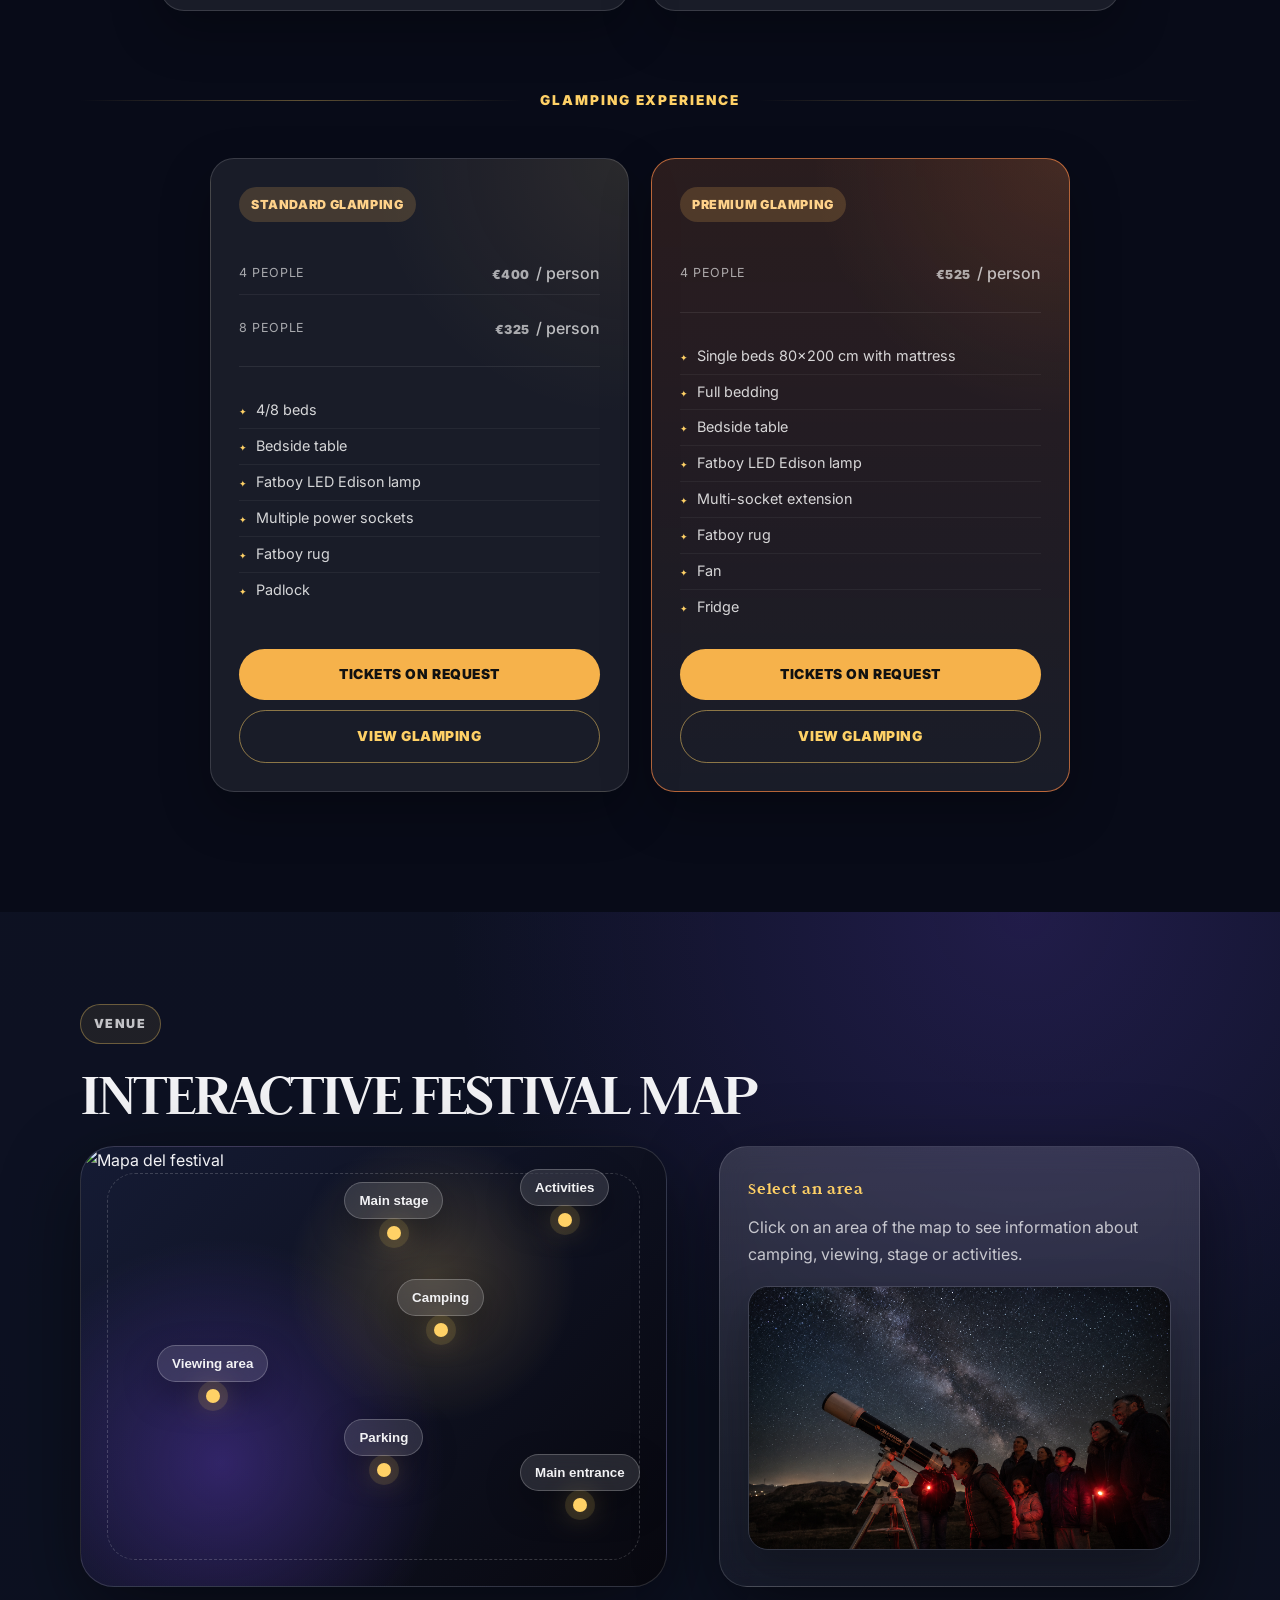
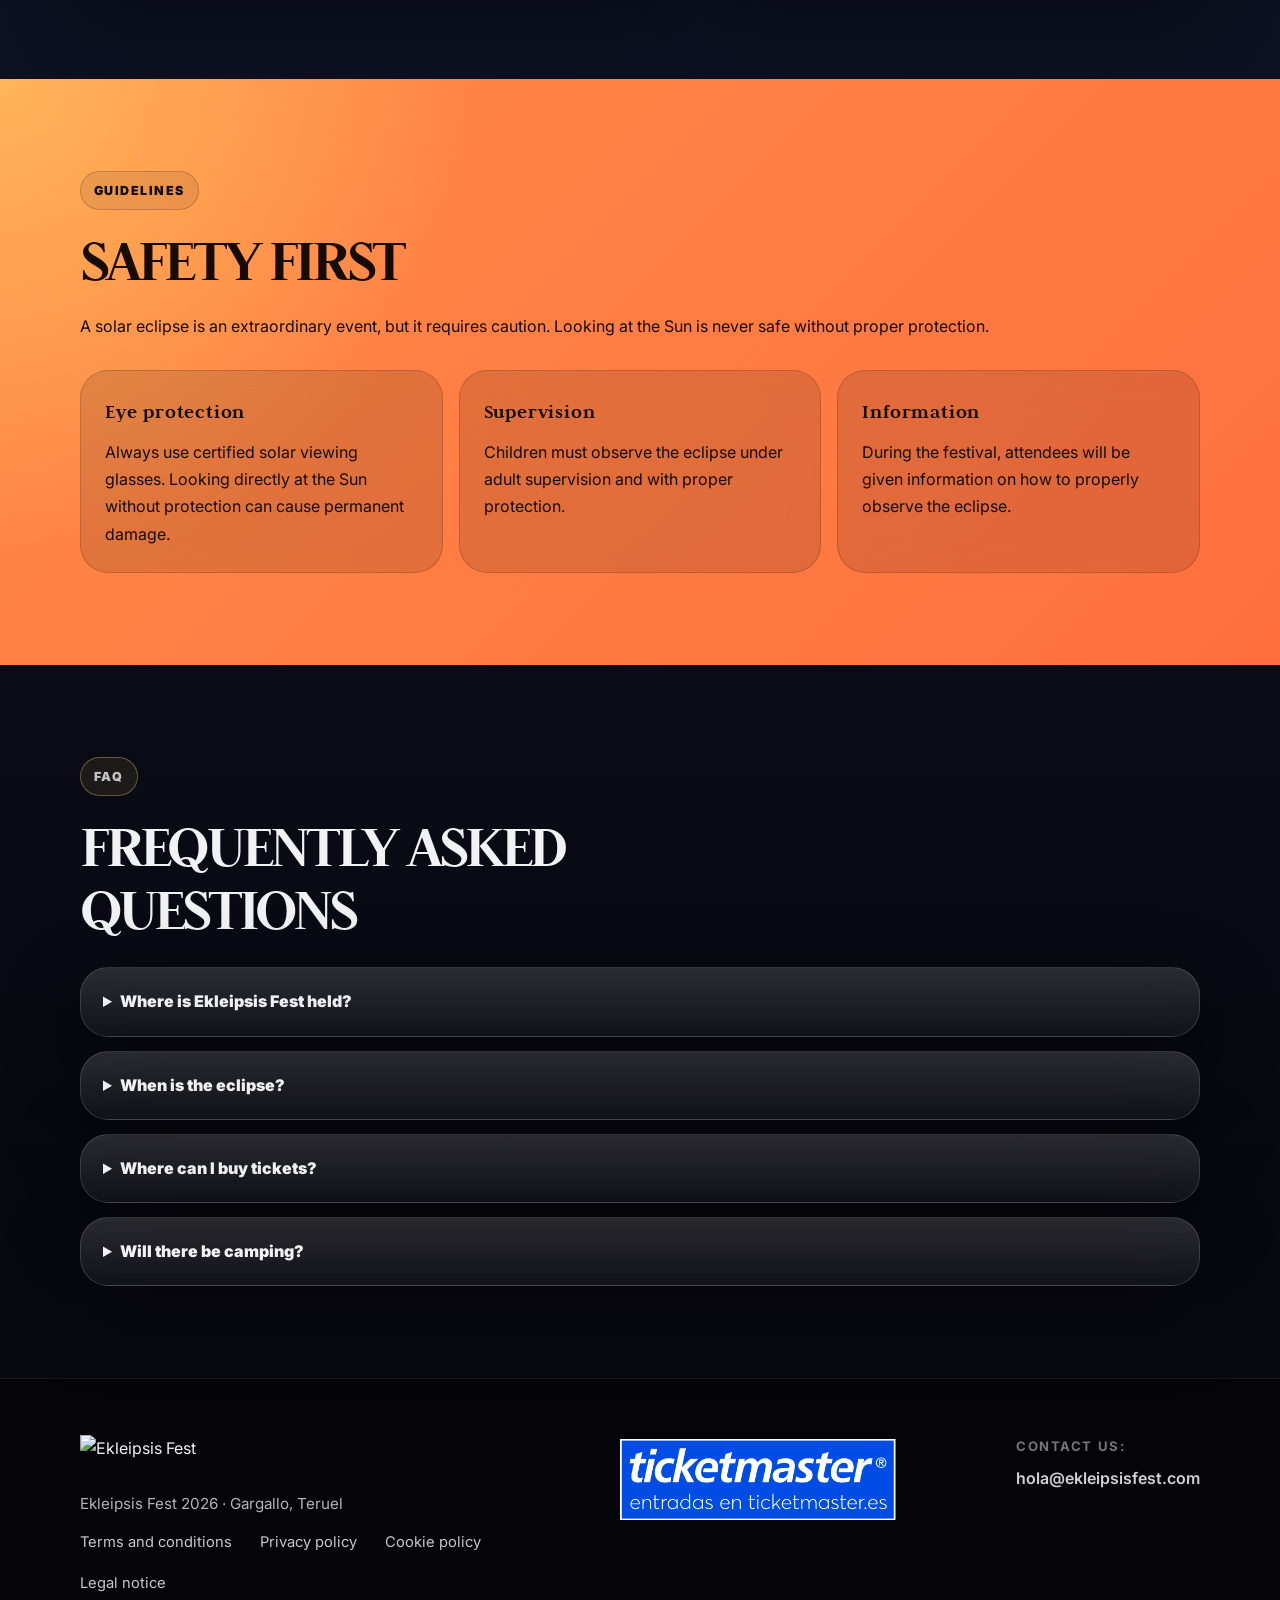
==== commit 317426e6: "cambio de tienda x1" ====
--- a/index.html
+++ b/index.html
@@ -388,16 +388,16 @@
           <div class="tickets-grid tickets-grid-general">
 
             <article class="ticket-card">
-              <span class="ticket-badge" data-i18n="ticket_x2_badge">Tienda propia x2</span>
+              <span class="ticket-badge" data-i18n="ticket_x2_badge">Tienda propia x1</span>
               <p class="ticket-price">
   <span data-i18n="ticket_x2_price">155€</span>
   <span data-i18n="ticket_x2_per">/ persona</span>
 </p>
-              <p class="ticket-total" data-i18n="ticket_x2_total">310€ total · Gastos e impuestos incluidos</p>
+              <p class="ticket-total" data-i18n="ticket_x2_total">Gastos e impuestos incluidos</p>
               <ul>
                 <li data-i18n="ticket_x2_feat1">Entrada al recinto y a la acampada</li>
                 <li data-i18n="ticket_x2_feat2">Acampada con tienda propia</li>
-                <li data-i18n="ticket_x2_feat3">Parcela 35m² compartida con otra tienda de 2 personas</li>
+                <li data-i18n="ticket_x2_feat3">Parcela 35m² cada 4 personas</li>
               </ul>
               <div class="ticket-note" data-i18n="ticket_x2_note">Incluye baños y duchas</div>
               <a href="https://www.universe.com/events/ekleipsis-fest-tickets-83YGNC"
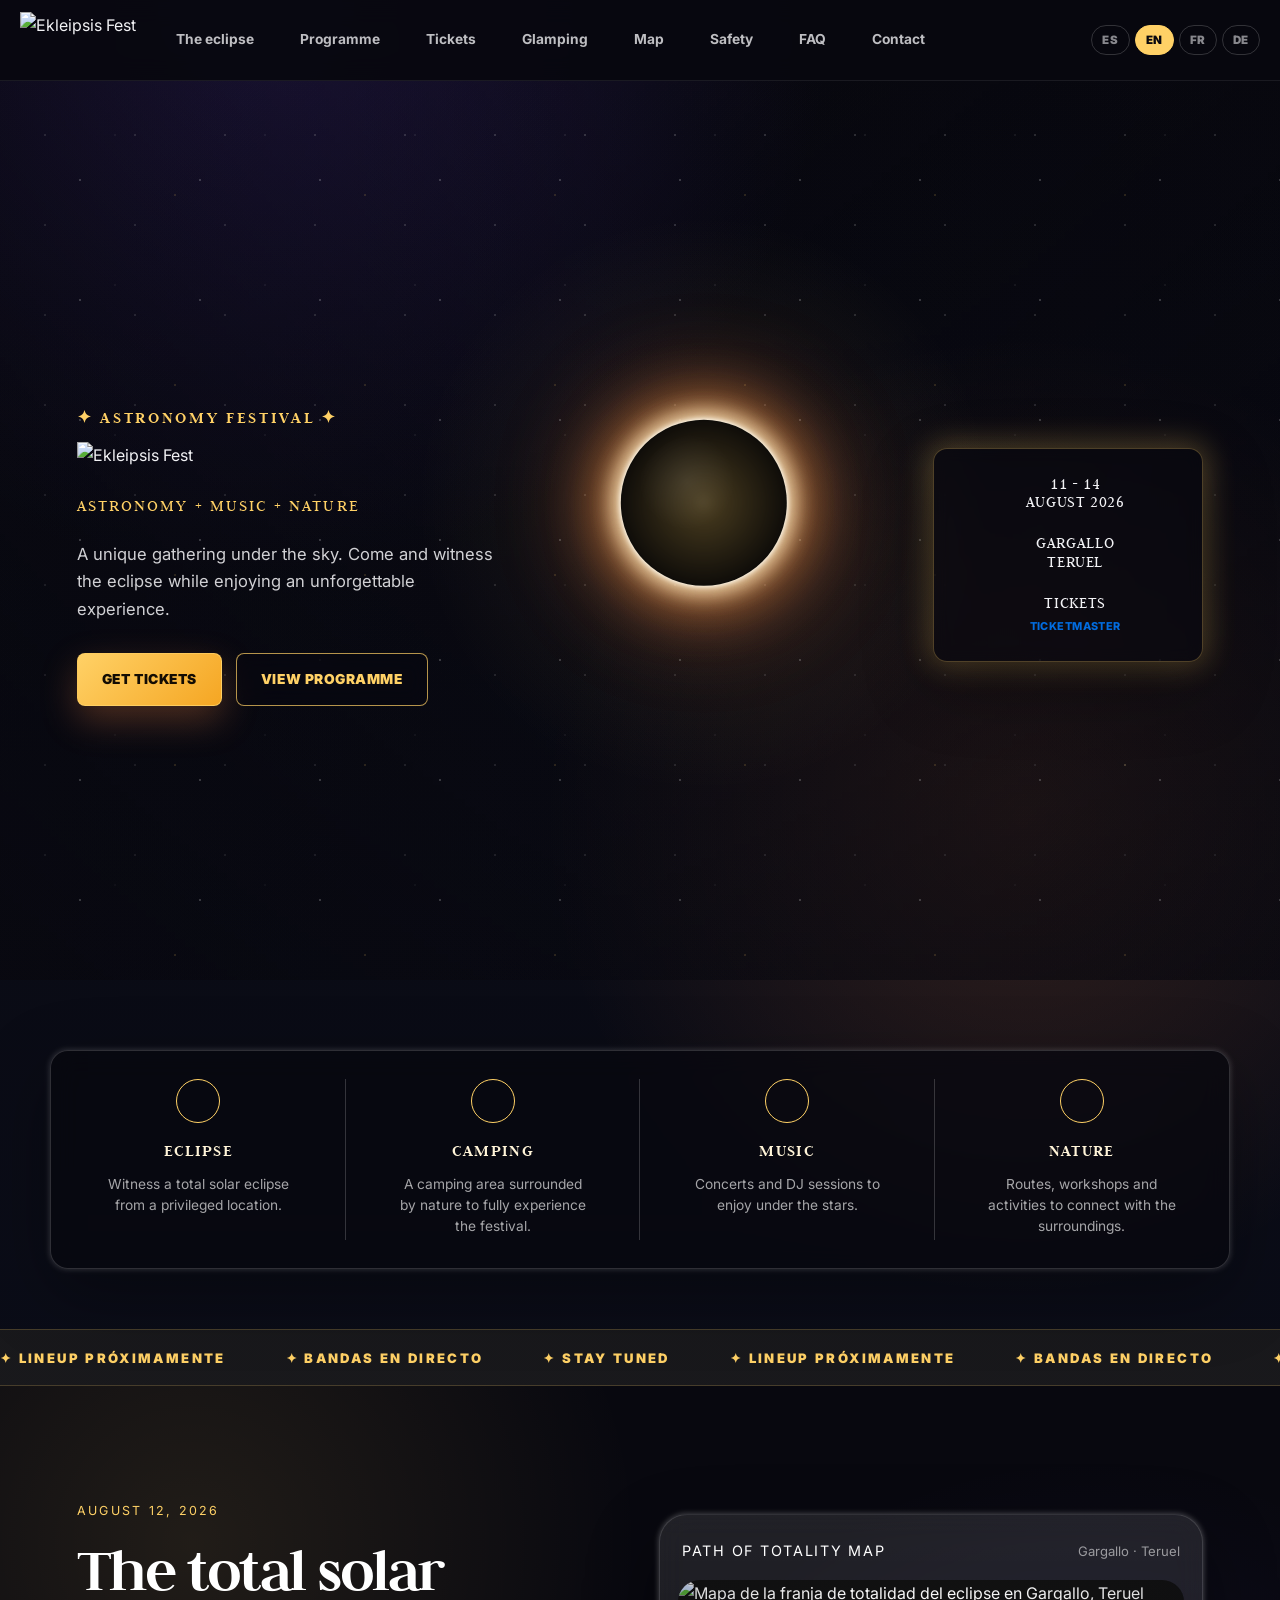
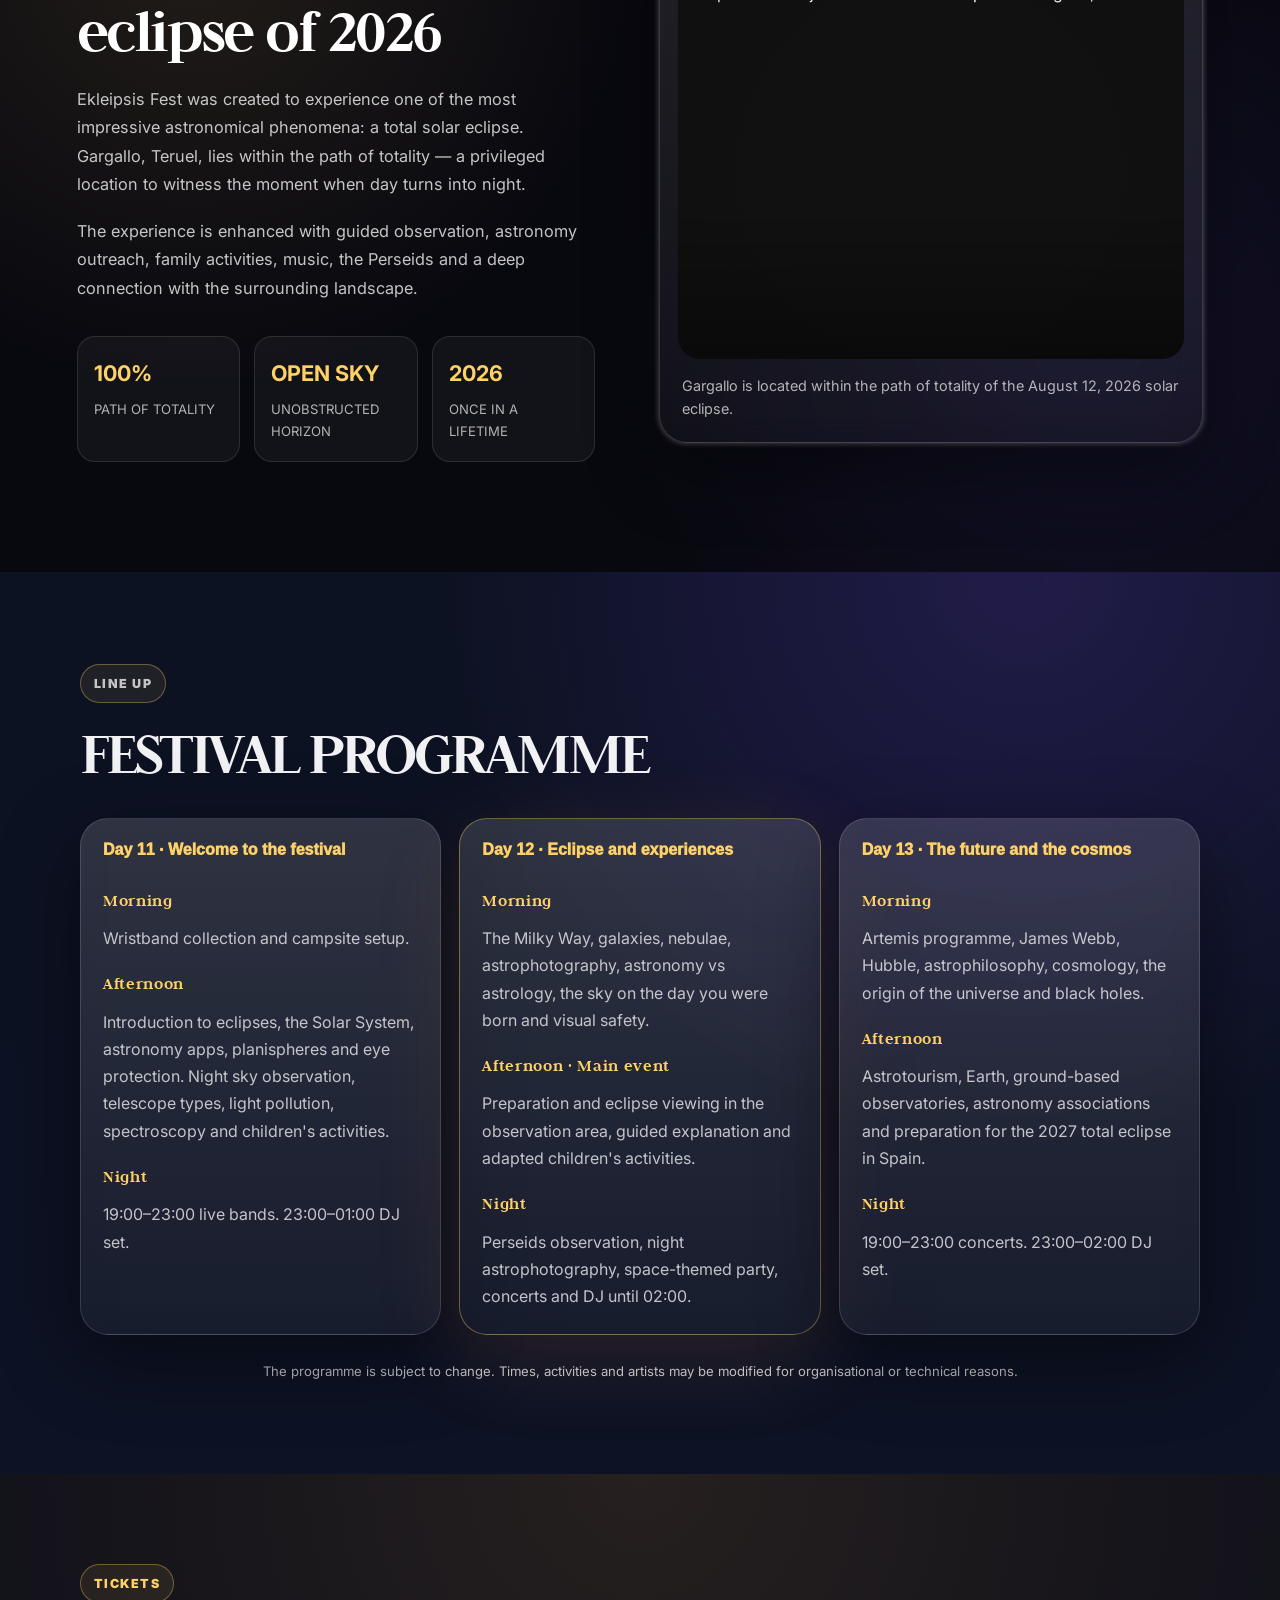
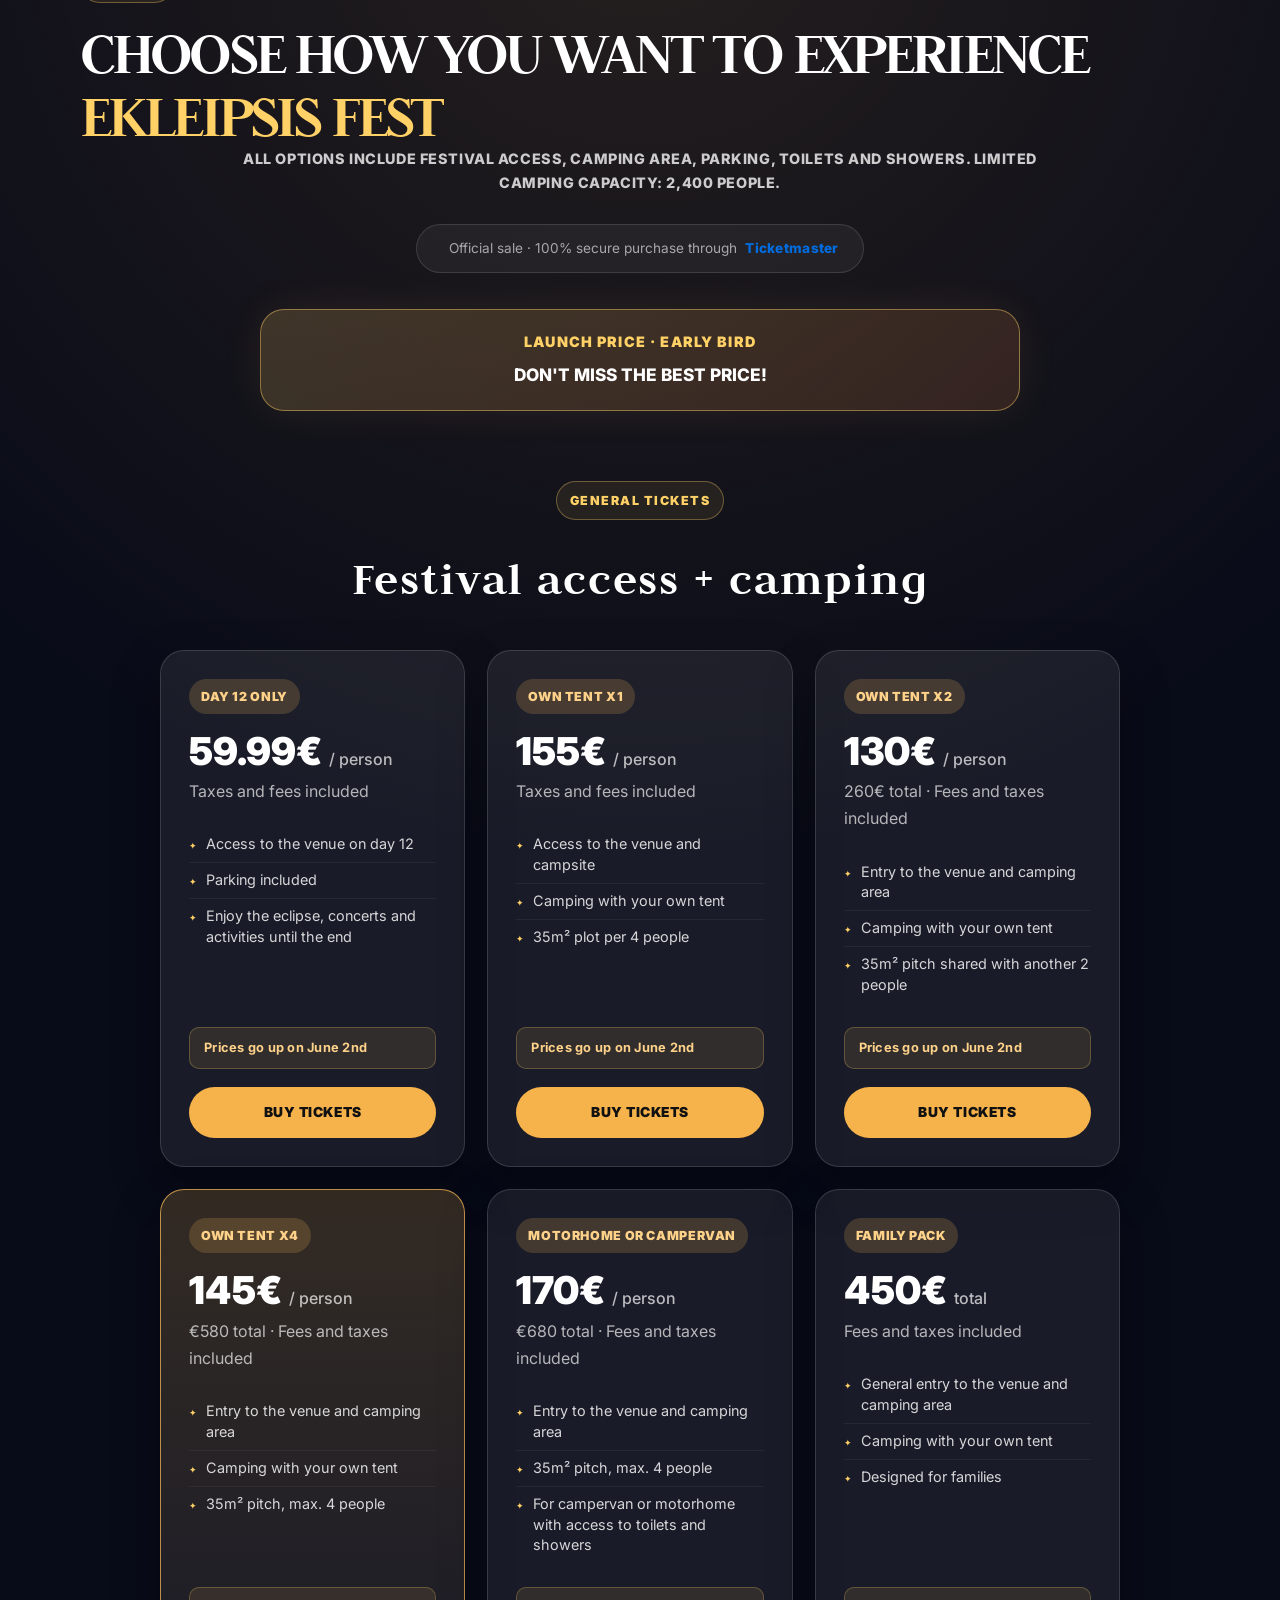
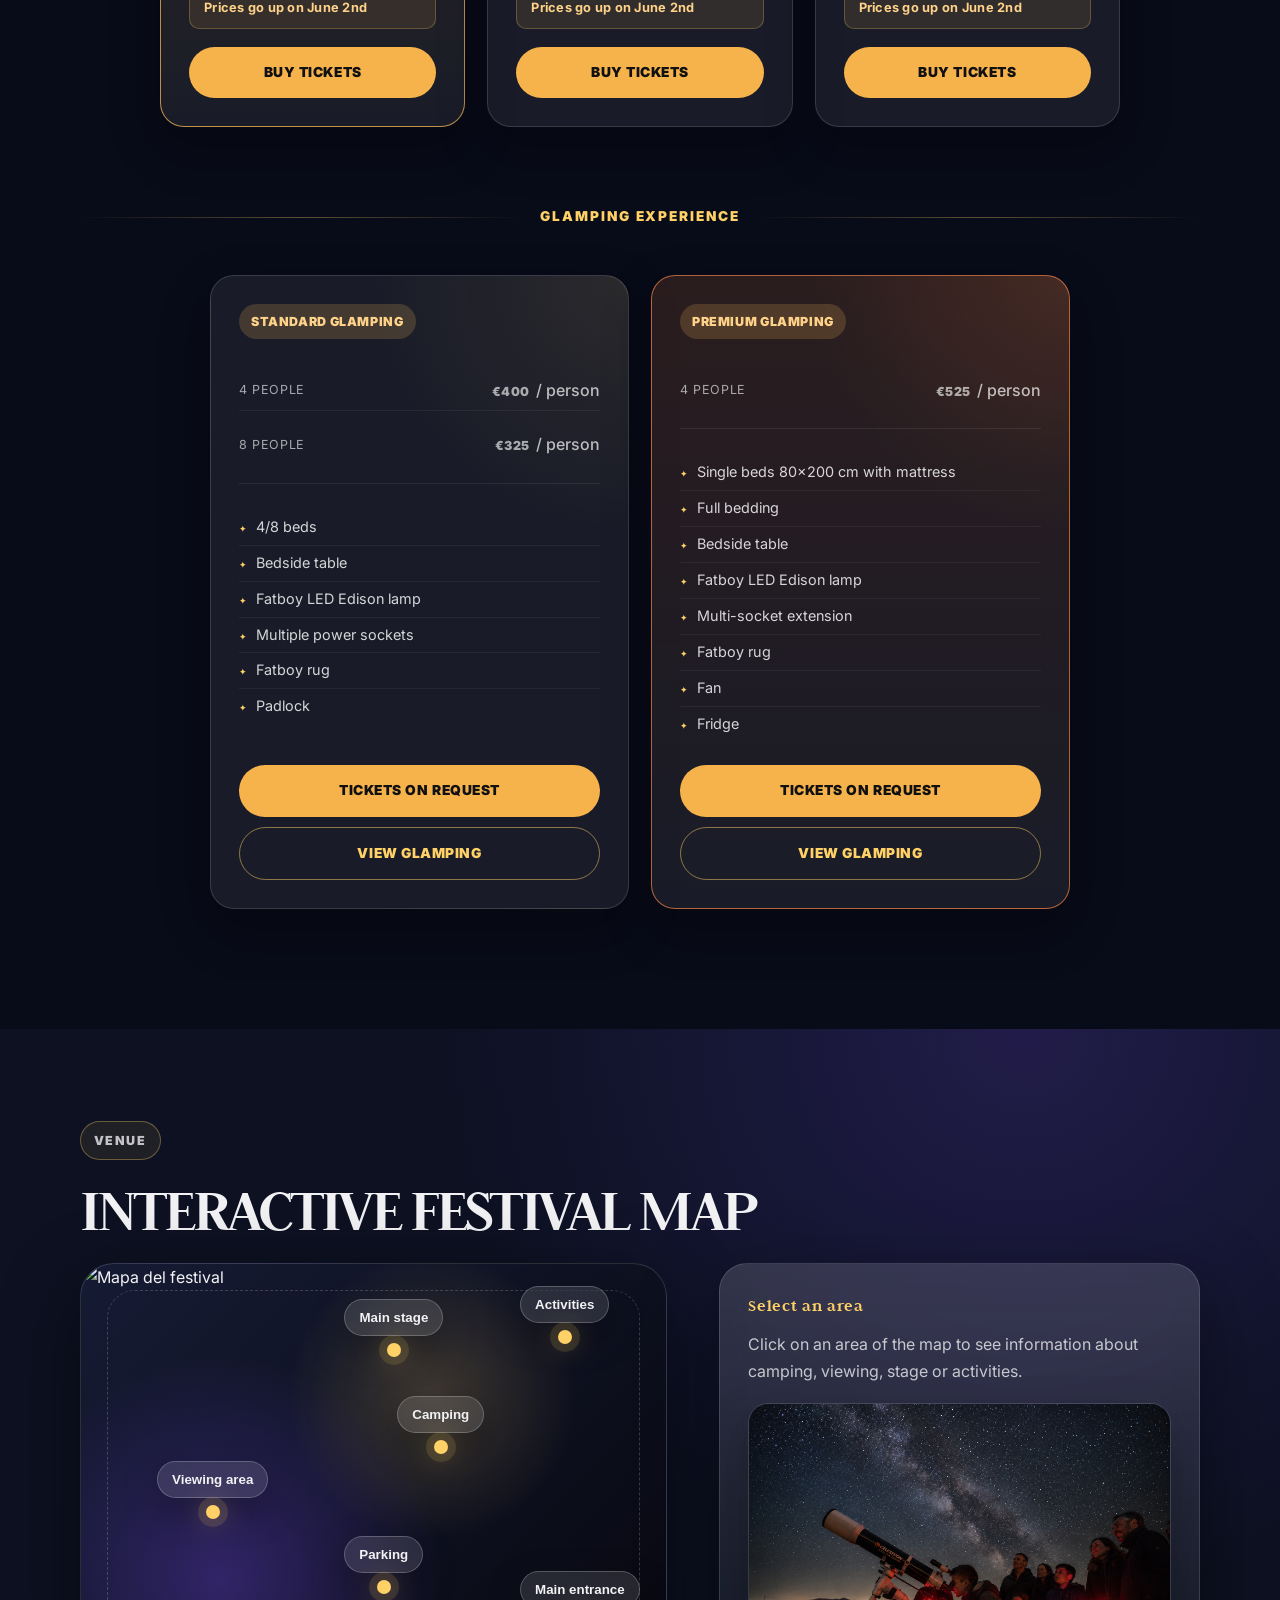
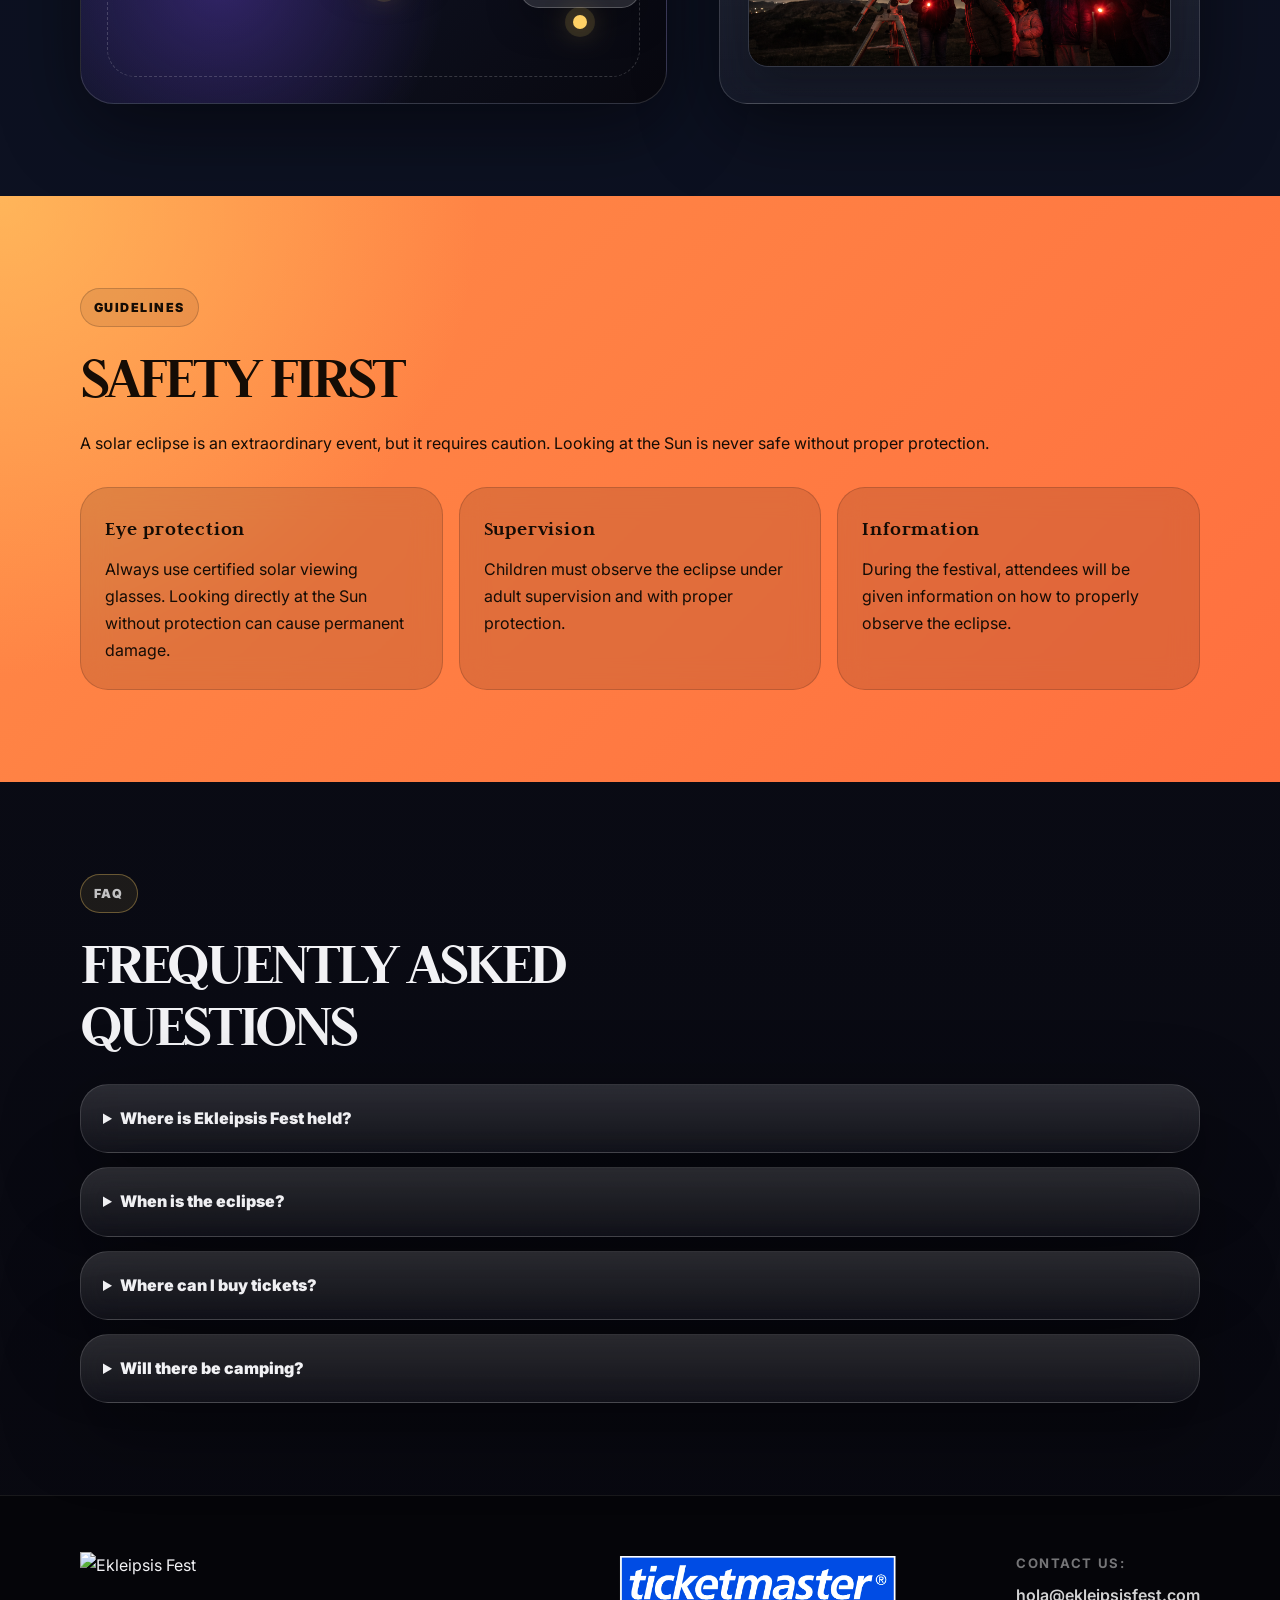
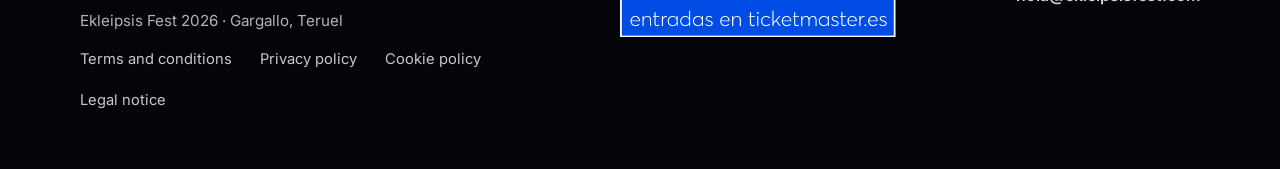
==== commit 9211f20f: "añadidas card entrada unica y dia 12" ====
--- a/index.html
+++ b/index.html
@@ -387,19 +387,57 @@
 
           <div class="tickets-grid tickets-grid-general">
 
+            <!-- Entrada Día 12 sin camping -->
+<article class="ticket-card">
+  <span class="ticket-badge" data-i18n="ticket_day12_badge">Solo Día 12</span>
+  <p class="ticket-price">
+    <span data-i18n="ticket_day12_price">59.99€</span>
+    <span data-i18n="ticket_day12_per">/ persona</span>
+  </p>
+  <p class="ticket-total" data-i18n="ticket_day12_total">Gastos e impuestos incluidos</p>
+  <ul>
+    <li data-i18n="ticket_day12_feat1">Entrada al recinto el día 12</li>
+    <li data-i18n="ticket_day12_feat2">Parking incluido</li>
+    <li data-i18n="ticket_day12_feat3">Disfruta del eclipse, conciertos y actividades hasta el final</li>
+  </ul>
+  <div class="ticket-note" data-i18n="ticket_day12_note"><i data-lucide="clock"></i>Los precios suben el 2 de junio</div>
+  <a href="https://www.universe.com/events/ekleipsis-fest-tickets-83YGNC"
+     class="ticket-btn" target="_blank" rel="noopener"
+     data-i18n="ticket_day12_btn">Comprar entradas</a>
+</article>
+
+<!-- Entrada x1 tienda propia -->
+<article class="ticket-card">
+  <span class="ticket-badge" data-i18n="ticket_x1_badge">Tienda propia x1</span>
+  <p class="ticket-price">
+    <span data-i18n="ticket_x1_price">155€</span>
+    <span data-i18n="ticket_x1_per">/ persona</span>
+  </p>
+  <p class="ticket-total" data-i18n="ticket_x1_total">Gastos e impuestos incluidos</p>
+  <ul>
+    <li data-i18n="ticket_x1_feat1">Entrada al recinto y a la acampada</li>
+    <li data-i18n="ticket_x1_feat2">Acampada con tienda propia</li>
+    <li data-i18n="ticket_x1_feat3">Parcela 35m² cada 4 personas</li>
+  </ul>
+  <div class="ticket-note" data-i18n="ticket_x1_note"><i data-lucide="clock"></i>Los precios suben el 2 de junio</div>
+  <a href="https://www.universe.com/events/ekleipsis-fest-tickets-83YGNC"
+     class="ticket-btn" target="_blank" rel="noopener"
+     data-i18n="ticket_x1_btn">Comprar entradas</a>
+</article>
+
             <article class="ticket-card">
-              <span class="ticket-badge" data-i18n="ticket_x2_badge">Tienda propia x1</span>
+              <span class="ticket-badge" data-i18n="ticket_x2_badge">Tienda propia x2</span>
               <p class="ticket-price">
-  <span data-i18n="ticket_x2_price">155€</span>
+  <span data-i18n="ticket_x2_price">130€</span>
   <span data-i18n="ticket_x2_per">/ persona</span>
 </p>
-              <p class="ticket-total" data-i18n="ticket_x2_total">Gastos e impuestos incluidos</p>
+              <p class="ticket-total" data-i18n="ticket_x2_total">260€ total · Gastos e impuestos incluidos</p>
               <ul>
                 <li data-i18n="ticket_x2_feat1">Entrada al recinto y a la acampada</li>
                 <li data-i18n="ticket_x2_feat2">Acampada con tienda propia</li>
-                <li data-i18n="ticket_x2_feat3">Parcela 35m² cada 4 personas</li>
+                <li data-i18n="ticket_x2_feat3">Parcela 35m² compartida con otra tienda de 2 personas</li>
               </ul>
-              <div class="ticket-note" data-i18n="ticket_x2_note">Incluye baños y duchas</div>
+              <div class="ticket-note" data-i18n="ticket_x2_note"><i data-lucide="clock"></i>Los precios suben el 2 de junio</div>
               <a href="https://www.universe.com/events/ekleipsis-fest-tickets-83YGNC"
                  class="ticket-btn" target="_blank" rel="noopener"
                  data-i18n="ticket_x2_btn">Comprar entradas</a>
@@ -417,7 +455,7 @@
                 <li data-i18n="ticket_x4_feat2">Acampada con tienda propia</li>
                 <li data-i18n="ticket_x4_feat3">Parcela de 35m², max. 4 personas</li>
               </ul>
-              <div class="ticket-note" data-i18n="ticket_x4_note">Opción recomendada para grupos</div>
+              <div class="ticket-note" data-i18n="ticket_x4_note"><i data-lucide="clock"></i>Los precios suben el 2 de junio</div>
               <a href="https://www.universe.com/events/ekleipsis-fest-tickets-83YGNC"
                  class="ticket-btn" target="_blank" rel="noopener"
                  data-i18n="ticket_x4_btn">Comprar entradas</a>
@@ -435,7 +473,7 @@
                 <li data-i18n="ticket_camper_feat2">Parcela de 35m² max. 4 personas</li>
                 <li data-i18n="ticket_camper_feat3">Para camper o autocaravana con acceso a baños y duchas</li>
               </ul>
-              <div class="ticket-note" data-i18n="ticket_camper_note">Plazas limitadas para vehículos</div>
+              <div class="ticket-note" data-i18n="ticket_camper_note"><i data-lucide="clock"></i>Los precios suben el 2 de junio</div>
               <a href="https://www.universe.com/events/ekleipsis-fest-tickets-83YGNC"
                  class="ticket-btn" target="_blank" rel="noopener"
                  data-i18n="ticket_camper_btn">Comprar entradas</a>
@@ -453,7 +491,7 @@
                 <li data-i18n="ticket_family_feat2">Acampada con tienda propia</li>
                 <li data-i18n="ticket_family_feat3">Pensado para familias</li>
               </ul>
-              <div class="ticket-note" data-i18n="ticket_family_note">2 adultos + 1 o 2 niños</div>
+              <div class="ticket-note" data-i18n="ticket_family_note"><i data-lucide="clock"></i>Los precios suben el 2 de junio</div>
               <a href="https://www.universe.com/events/ekleipsis-fest-tickets-83YGNC"
                  class="ticket-btn" target="_blank" rel="noopener"
                  data-i18n="ticket_family_btn">Comprar entradas</a>
--- a/css/styles.css
+++ b/css/styles.css
@@ -646,7 +646,7 @@
 /* GENERALES 2x2 */
 
 .tickets-grid-general {
-  grid-template-columns: repeat(2, minmax(0, 1fr));
+  grid-template-columns: repeat(3, minmax(0, 1fr));
   max-width: 960px;
   margin: 0 auto;
 }
@@ -861,20 +861,25 @@
 /* ── NOTAS ──────────────────────────────────────────────── */
 
 .ticket-note {
-  margin: 0 0 22px;
-
-  padding: 12px 14px;
-
-  border-radius: 16px;
-
-  background: rgba(255,209,102,0.08);
-
-  border: 1px solid rgba(255,209,102,0.18);
-
-  color: rgba(255,255,255,0.72);
-
-  font-size: 0.82rem;
+  display: flex;
+  align-items: center;
+  gap: 8px;
+  margin: 0 0 18px;
+  padding: 9px 14px;
+  border-radius: 10px;
+  background: rgba(255, 190, 90, 0.1);
+  border: 1px solid rgba(255, 209, 102, 0.25);
+  color: #ffd28a;
+  font-size: 0.8rem;
   font-weight: 700;
+  letter-spacing: 0.02em;
+}
+
+.ticket-note i {
+  width: 14px;
+  height: 14px;
+  stroke: var(--gold);
+  flex-shrink: 0;
 }
 
 /* ── BOTONES ────────────────────────────────────────────── */
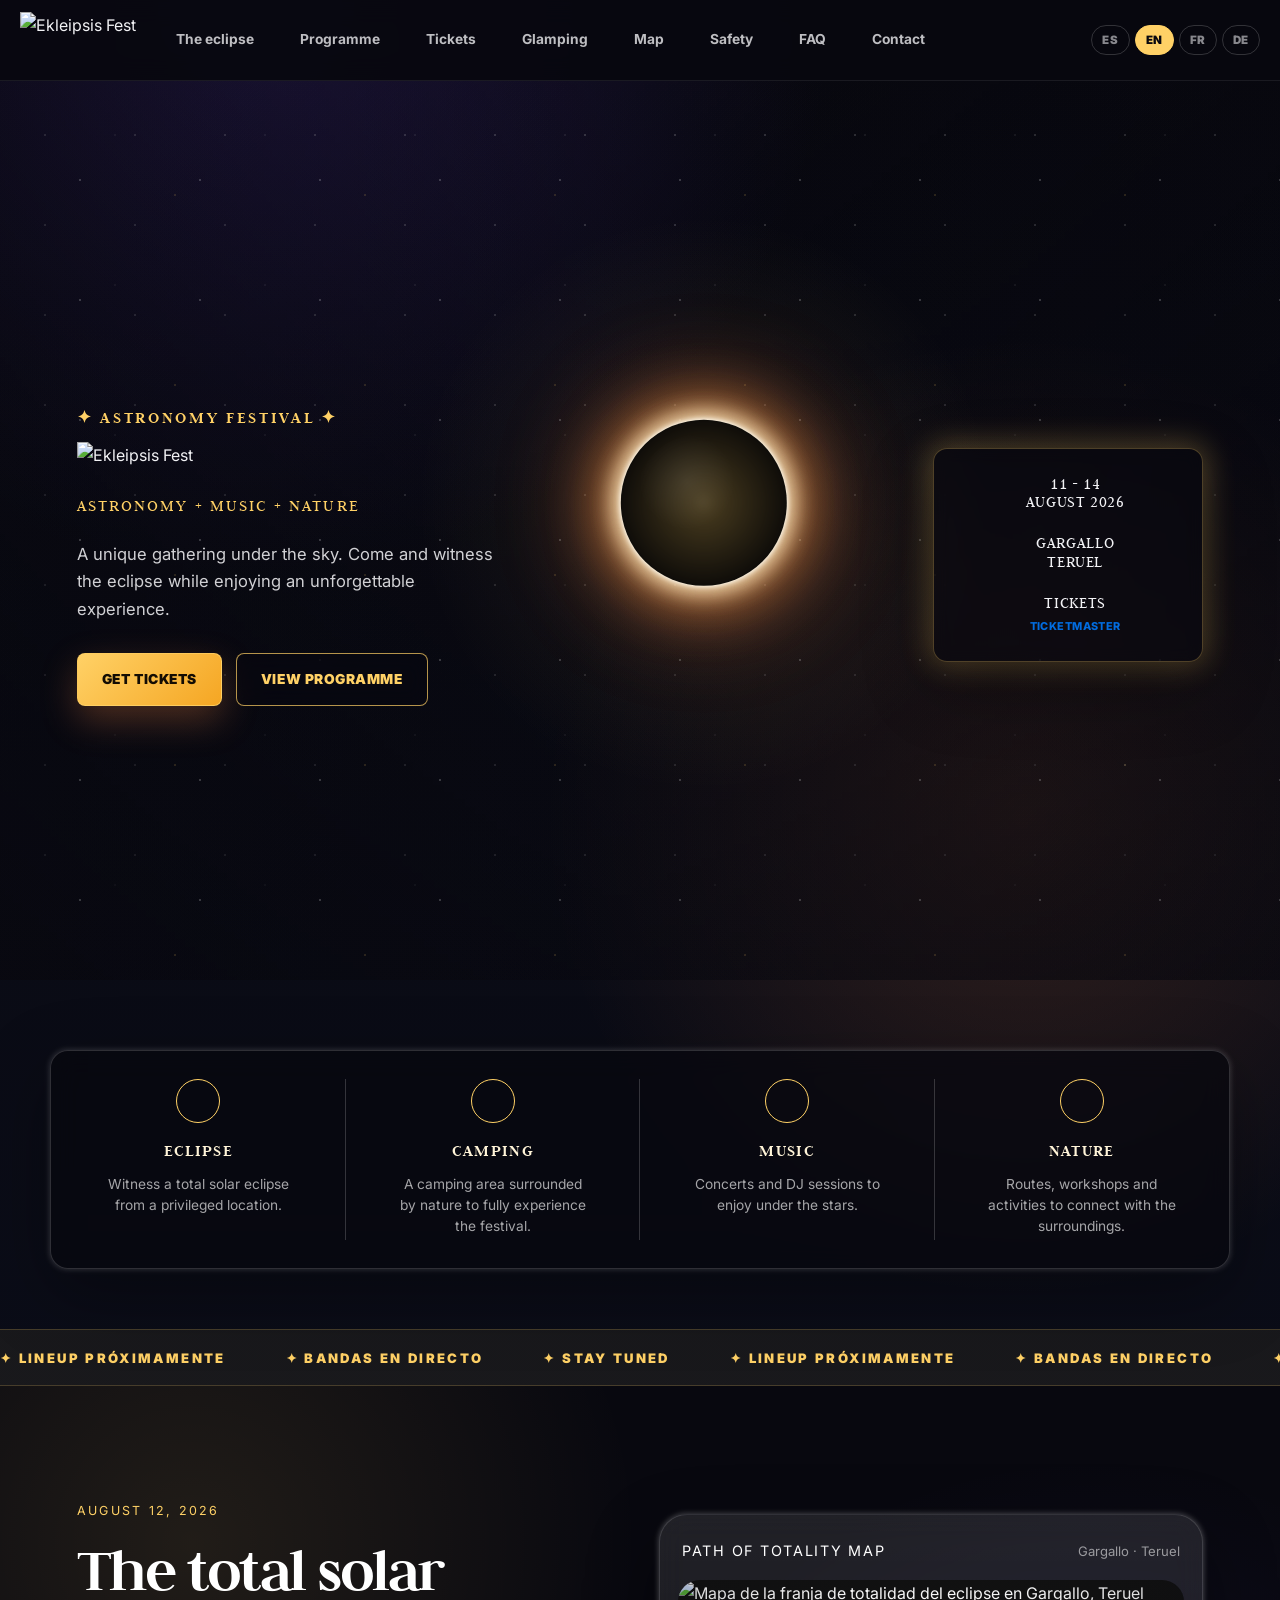
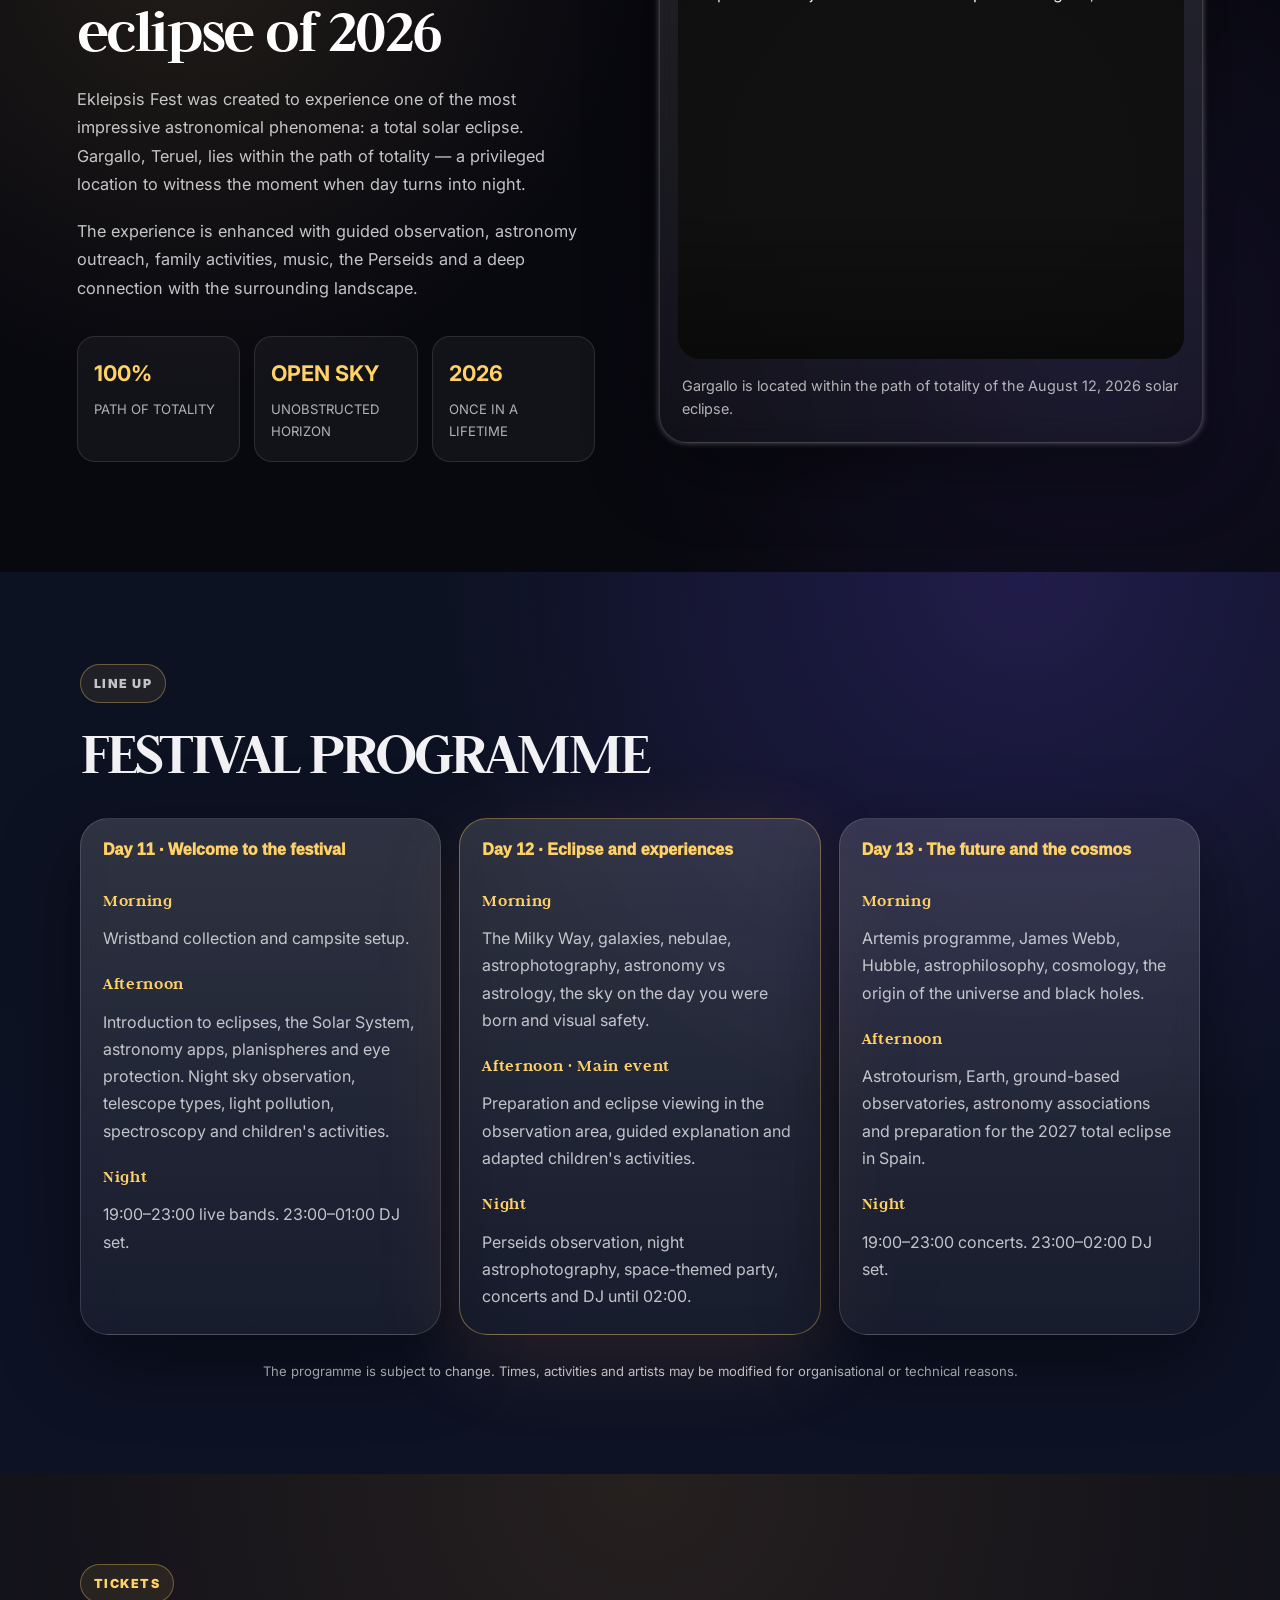
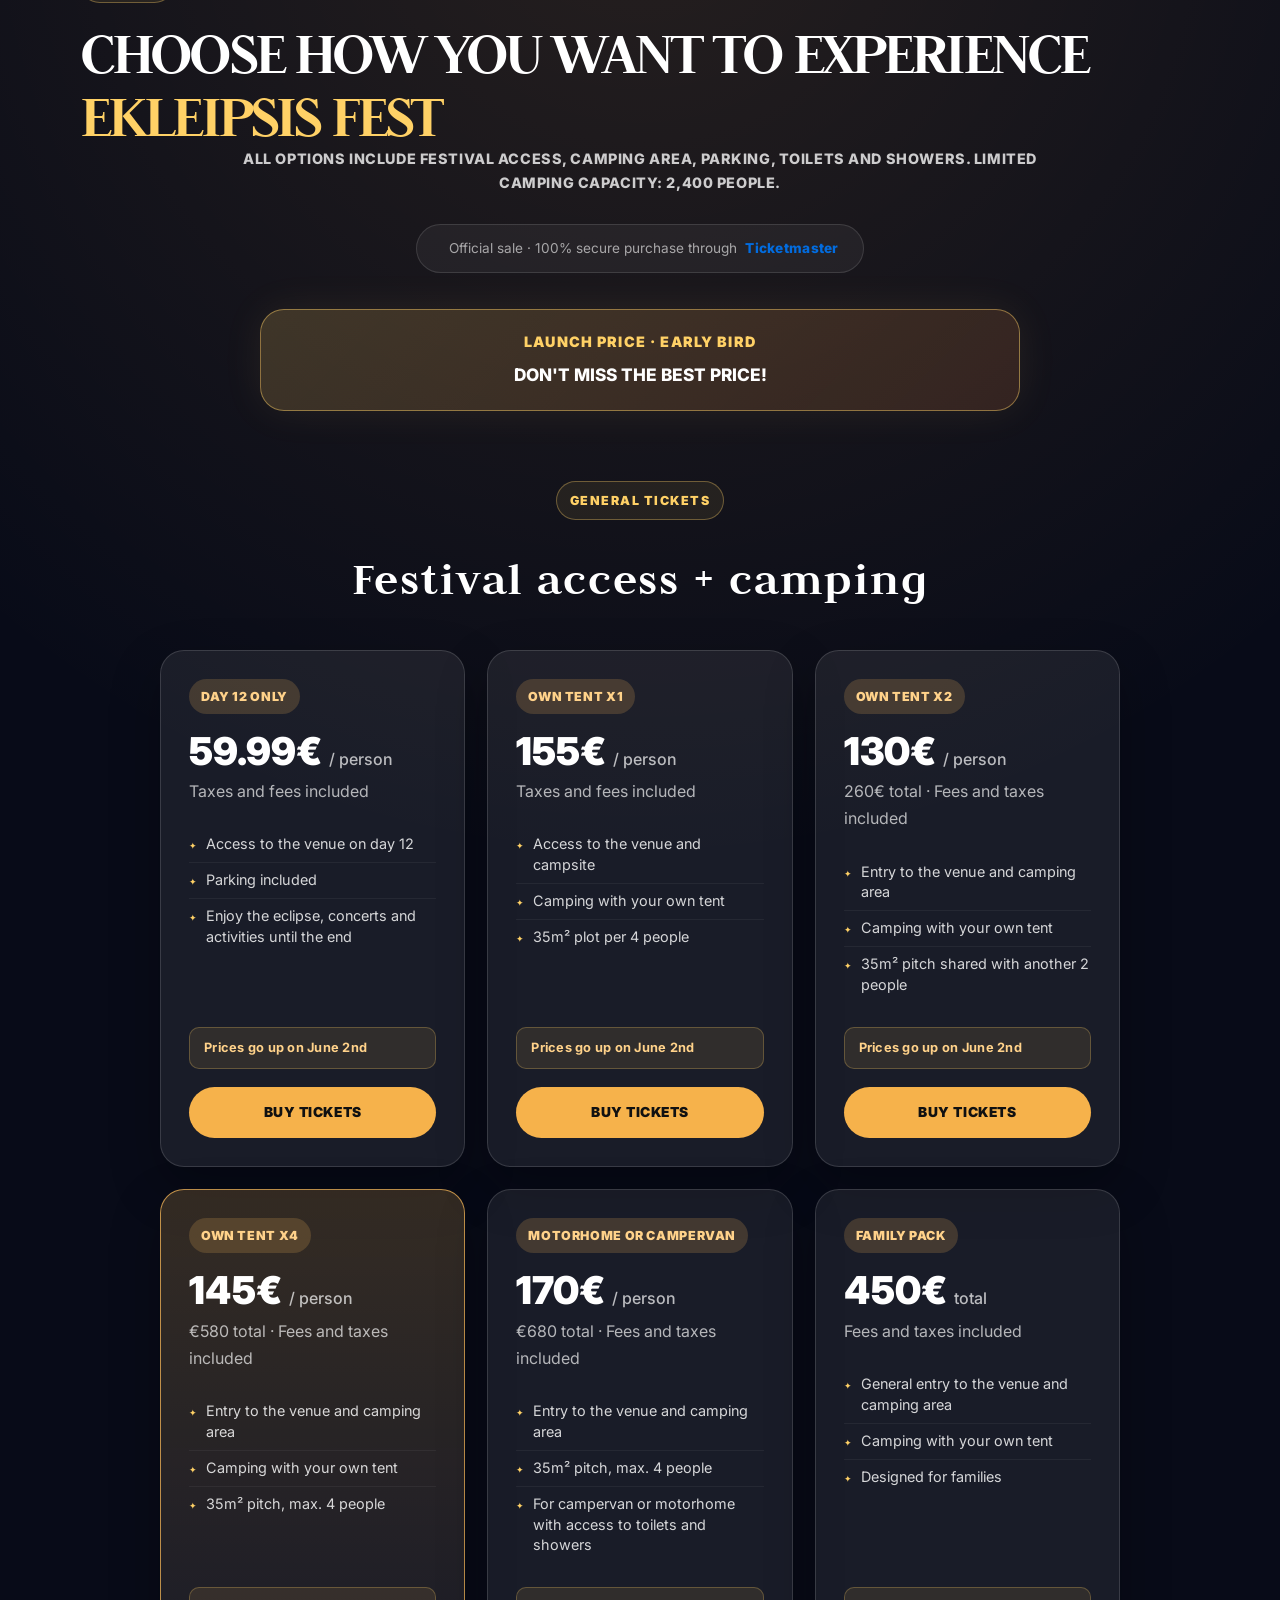
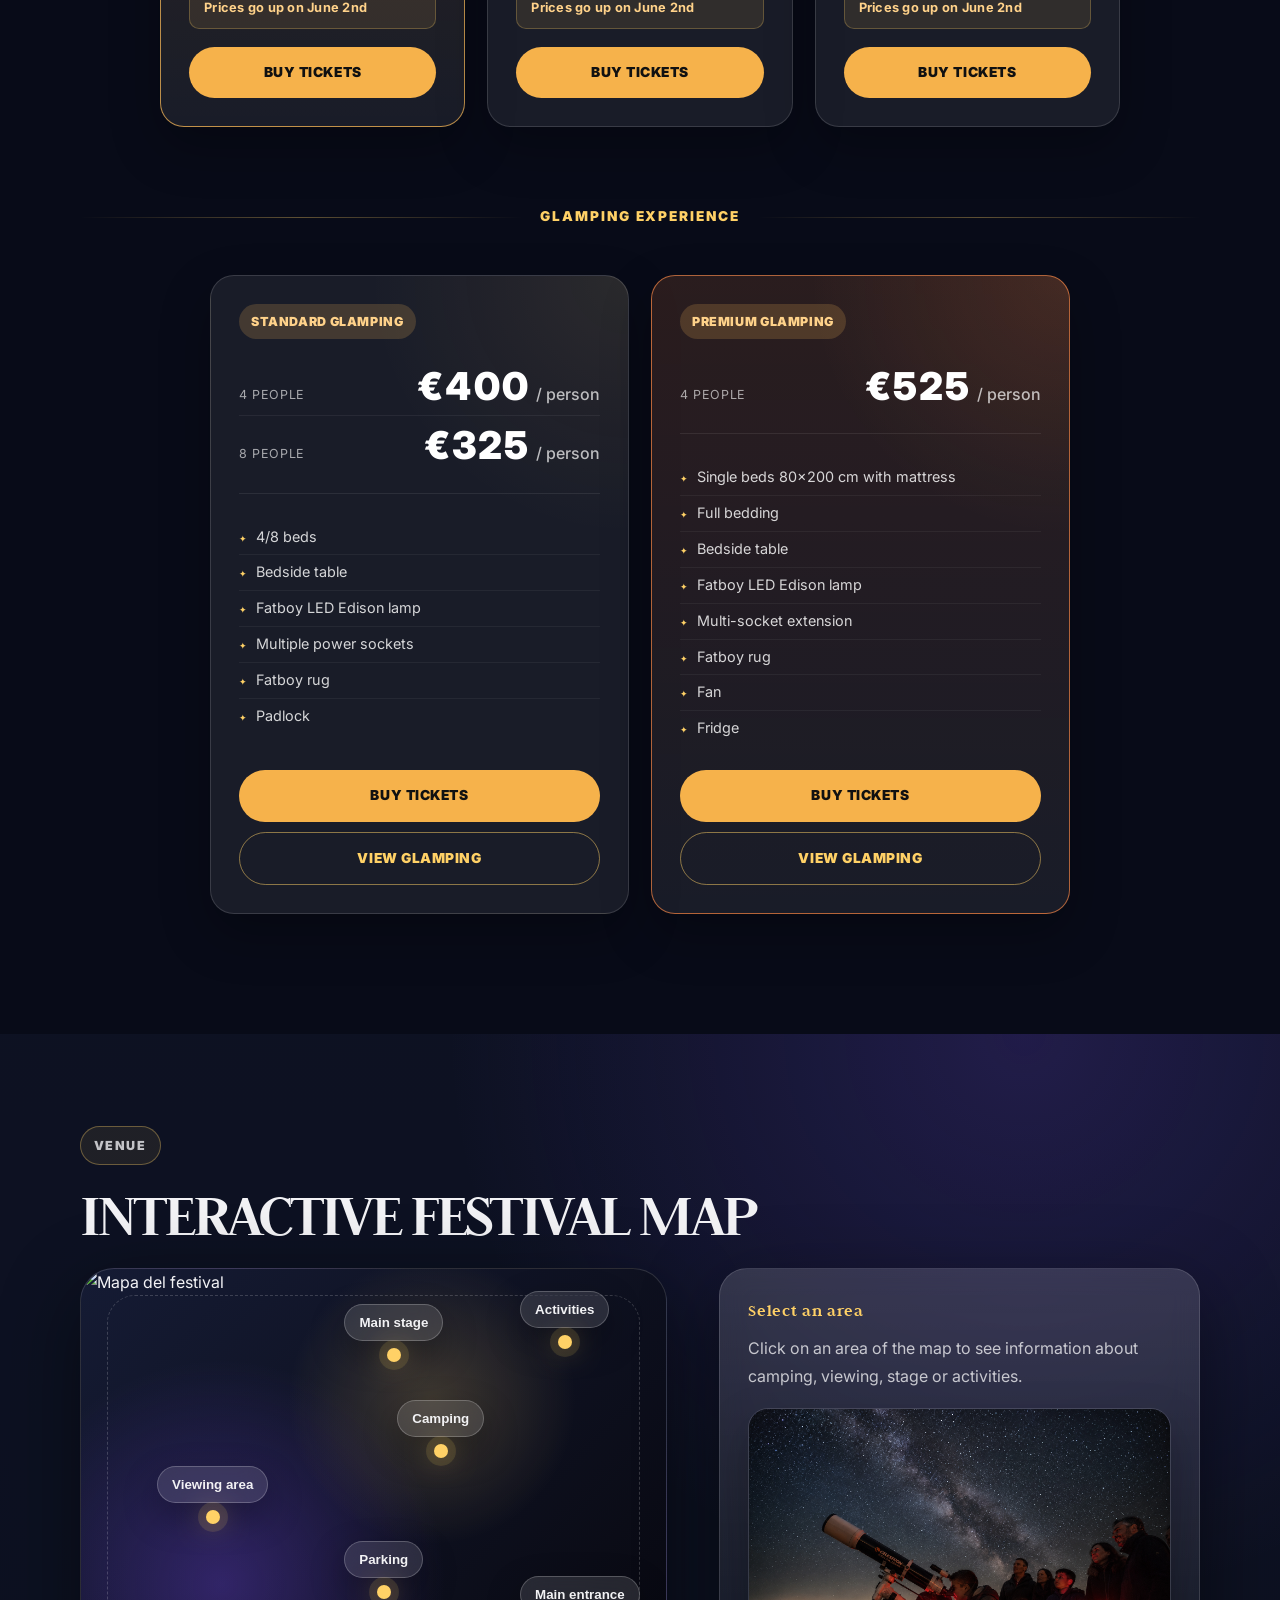
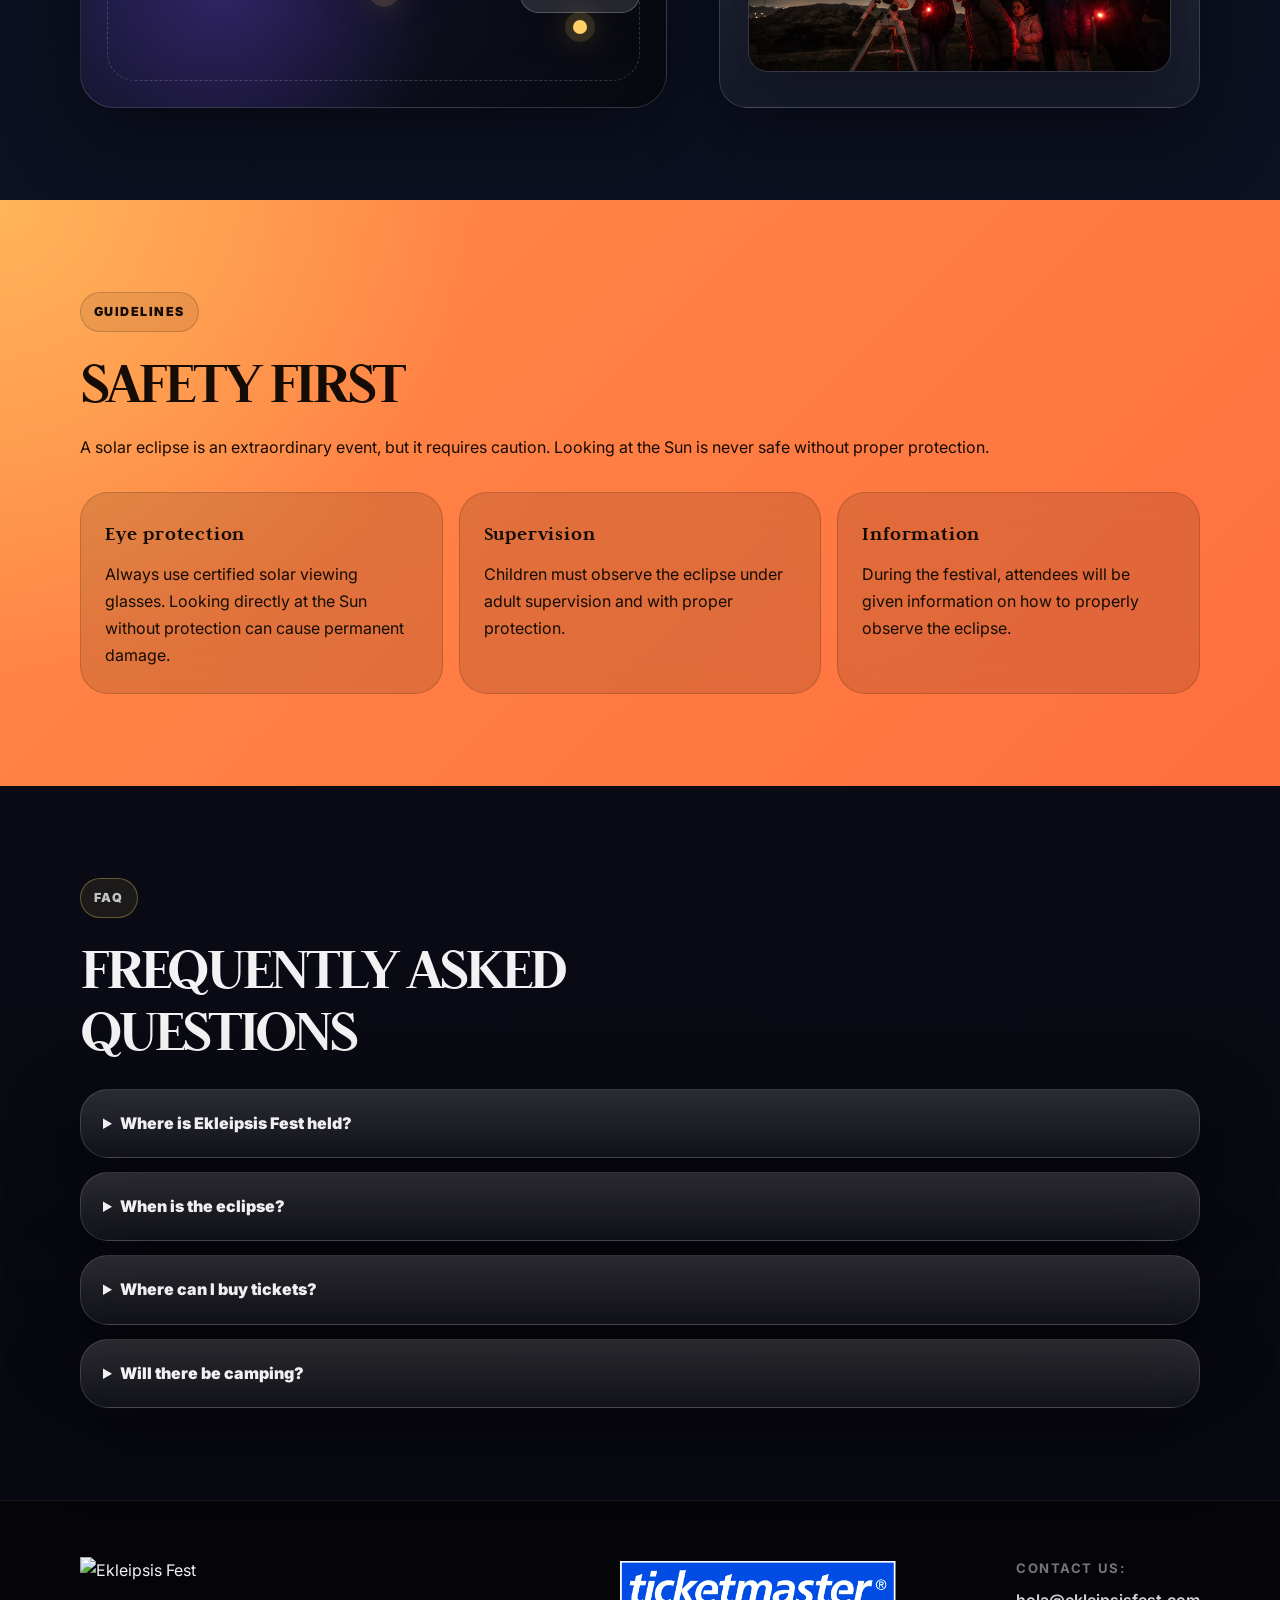
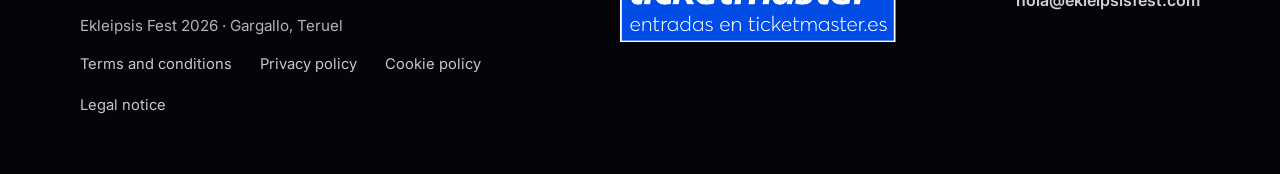
==== commit 8e03ce06: "cambios en la card glamping, vuelve a redirigir a ticketmaster" ====
--- a/index.html
+++ b/index.html
@@ -506,69 +506,70 @@
         </div>
 
         <!-- GLAMPING -->
-        <div class="tickets-block">
-          <div class="tickets-grid tickets-grid-glamping">
-
-            <article class="ticket-card glamp-ticket">
-              <span class="ticket-badge" data-i18n="ticket_std_badge">Glamping Standard</span>
-              <div class="ticket-capacity">
-                <div class="ticket-capacity-option">
-                  <span data-i18n="ticket_std_4p">4 personas</span>
-                  <strong>
-                    <span data-i18n="ticket_std_4p_price">400€</span>
-                    <small data-i18n="ticket_std_4p_per">/ persona</small>
-                  </strong>
-                </div>
-                <div class="ticket-capacity-option">
-                  <span data-i18n="ticket_std_8p">8 personas</span>
-                  <strong>
-                    <span data-i18n="ticket_std_8p_price">325€</span>
-                    <small data-i18n="ticket_std_8p_per">/ persona</small>
-                  </strong>
-                </div>
-              </div>
-              <ul>
-                <li data-i18n="ticket_std_feat1">4/8 camas</li>
-                <li data-i18n="ticket_std_feat2">Mesita de noche</li>
-                <li data-i18n="ticket_std_feat3">Lámpara Fatboy LED Edison</li>
-                <li data-i18n="ticket_std_feat4">Múltiples tomas de corriente</li>
-                <li data-i18n="ticket_std_feat5">Alfombra Fatboy</li>
-                <li data-i18n="ticket_std_feat6">Candado</li>
-              </ul>
-              <div class="ticket-btns">
-                <a href="glamping-pedido.html" class="ticket-btn" data-i18n="ticket_std_btn1">Entradas bajo pedido</a>
-                <a href="glamping.html" class="ticket-btn-outline" data-i18n="ticket_std_btn2">Ver glamping</a>
-              </div>
-            </article>
-
-            <article class="ticket-card ticket-featured glamp-ticket glamp-ticket-premium">
-              <span class="ticket-badge" data-i18n="ticket_prm_badge">Glamping Premium</span>
-              <div class="ticket-capacity">
-                <div class="ticket-capacity-option">
-                  <span data-i18n="ticket_prm_4p">4 personas</span>
-                  <strong>
-                    <span data-i18n="ticket_prm_4p_price">525€</span>
-                    <small data-i18n="ticket_prm_4p_per">/ persona</small>
-                  </strong>
-                </div>
-              </div>
-              <ul>
-                <li data-i18n="ticket_prm_feat1">Camas individuales 80x200 con colchón</li>
-                <li data-i18n="ticket_prm_feat2">Ropa de cama completa</li>
-                <li data-i18n="ticket_prm_feat3">Mesita de noche</li>
-                <li data-i18n="ticket_prm_feat4">Lámpara Fatboy LED Edison</li>
-                <li data-i18n="ticket_prm_feat5">Enchufe múltiple</li>
-                <li data-i18n="ticket_prm_feat6">Alfombra Fatboy</li>
-                <li data-i18n="ticket_prm_feat7">Ventilador</li>
-                <li data-i18n="ticket_prm_feat8">Frigorífico</li>
-              </ul>
-              <div class="ticket-btns">
-                <a href="glamping-pedido.html" class="ticket-btn" data-i18n="ticket_prm_btn1">Entradas bajo pedido</a>
-                <a href="glamping.html" class="ticket-btn-outline" data-i18n="ticket_prm_btn2">Ver glamping</a>
-              </div>
-            </article>
-
-          </div>
+<div class="tickets-block">
+  <div class="tickets-grid tickets-grid-glamping">
+
+    <article class="ticket-card glamp-ticket">
+      <span class="ticket-badge" data-i18n="ticket_std_badge">Glamping Standard</span>
+      <div class="ticket-capacity">
+        <div class="ticket-capacity-option">
+          <span data-i18n="ticket_std_4p">4 personas</span>
+          <strong>
+            <span data-i18n="ticket_std_4p_price">400€</span>
+            <small data-i18n="ticket_std_4p_per">/ persona</small>
+          </strong>
+        </div>
+        <div class="ticket-capacity-option">
+          <span data-i18n="ticket_std_8p">8 personas</span>
+          <strong>
+            <span data-i18n="ticket_std_8p_price">325€</span>
+            <small data-i18n="ticket_std_8p_per">/ persona</small>
+          </strong>
+        </div>
+      </div>
+      <ul>
+        <li data-i18n="ticket_std_feat1">4/8 camas</li>
+        <li data-i18n="ticket_std_feat2">Mesita de noche</li>
+        <li data-i18n="ticket_std_feat3">Lámpara Fatboy LED Edison</li>
+        <li data-i18n="ticket_std_feat4">Múltiples tomas de corriente</li>
+        <li data-i18n="ticket_std_feat5">Alfombra Fatboy</li>
+        <li data-i18n="ticket_std_feat6">Candado</li>
+      </ul>
+      <div class="ticket-btns">
+        <a href="https://www.universe.com/events/ekleipsis-fest-tickets-83YGNC" class="ticket-btn" data-i18n="ticket_std_btn1">Comprar entradas</a>
+        <a href="glamping.html" class="ticket-btn-outline" data-i18n="ticket_std_btn2">Ver glamping</a>
+      </div>
+    </article>
+
+    <article class="ticket-card ticket-featured glamp-ticket glamp-ticket-premium">
+      <span class="ticket-badge" data-i18n="ticket_prm_badge">Glamping Premium</span>
+      <div class="ticket-capacity">
+        <div class="ticket-capacity-option">
+          <span data-i18n="ticket_prm_4p">4 personas</span>
+          <strong>
+            <span data-i18n="ticket_prm_4p_price">525€</span>
+            <small data-i18n="ticket_prm_4p_per">/ persona</small>
+          </strong>
+        </div>
+      </div>
+      <ul>
+        <li data-i18n="ticket_prm_feat1">Camas individuales 80x200 con colchón</li>
+        <li data-i18n="ticket_prm_feat2">Ropa de cama completa</li>
+        <li data-i18n="ticket_prm_feat3">Mesita de noche</li>
+        <li data-i18n="ticket_prm_feat4">Lámpara Fatboy LED Edison</li>
+        <li data-i18n="ticket_prm_feat5">Enchufe múltiple</li>
+        <li data-i18n="ticket_prm_feat6">Alfombra Fatboy</li>
+        <li data-i18n="ticket_prm_feat7">Ventilador</li>
+        <li data-i18n="ticket_prm_feat8">Frigorífico</li>
+      </ul>
+      <div class="ticket-btns">
+        <a href="https://www.universe.com/events/ekleipsis-fest-tickets-83YGNC" class="ticket-btn" data-i18n="ticket_prm_btn1">Comprar entradas</a>
+        <a href="glamping.html" class="ticket-btn-outline" data-i18n="ticket_prm_btn2">Ver glamping</a>
+      </div>
+    </article>
+
+  </div>
+</div>
         </div>
 
       </div>
--- a/css/styles.css
+++ b/css/styles.css
@@ -807,15 +807,21 @@
 }
 
 .ticket-capacity-option strong {
-  font-size: 2.1rem;
+  display: flex;
+  align-items: baseline;
+  gap: 6px;
+  font-size: 2.4rem;
   font-weight: 900;
-
   line-height: 1;
-
   color: #fff;
-
   white-space: nowrap;
 }
+.ticket-capacity-option strong span {
+  font-size: inherit;
+  font-weight: inherit;
+  color: inherit;
+}
+
 
 /* ── LISTAS ─────────────────────────────────────────────── */
 
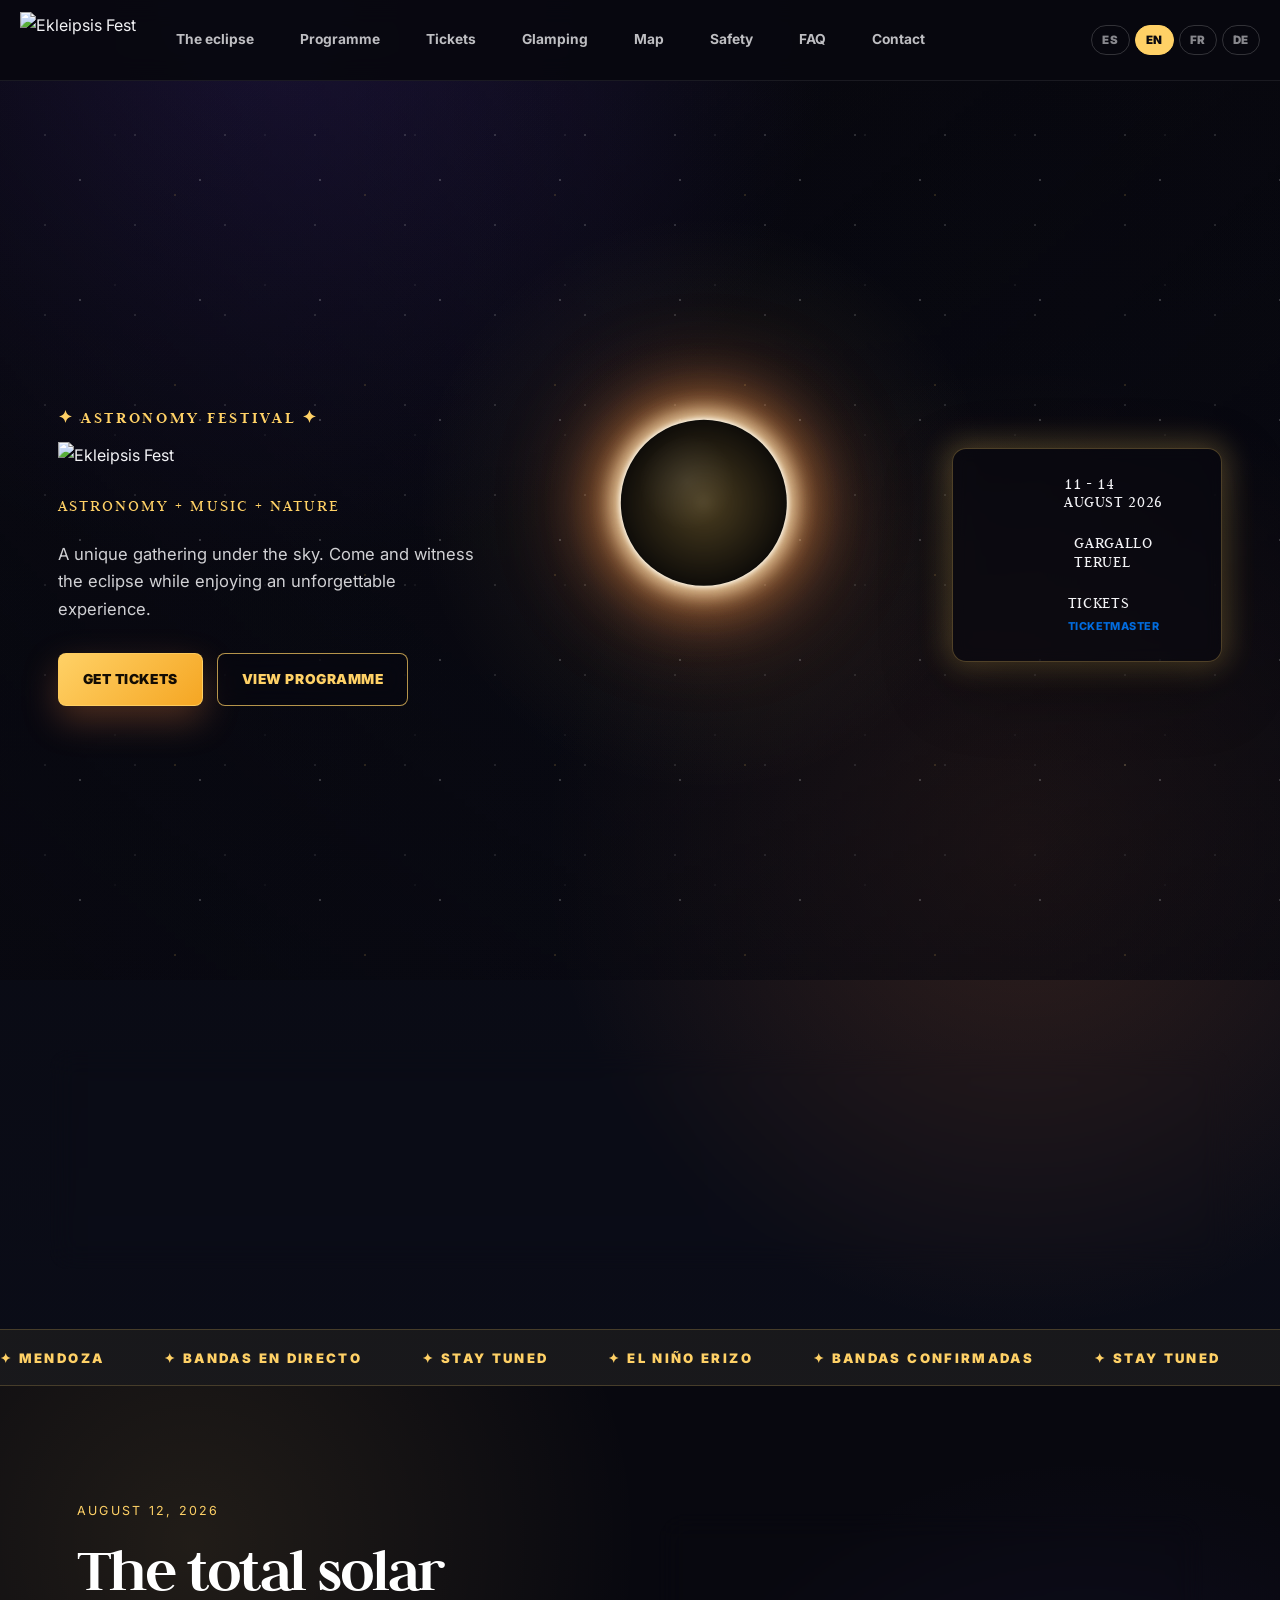
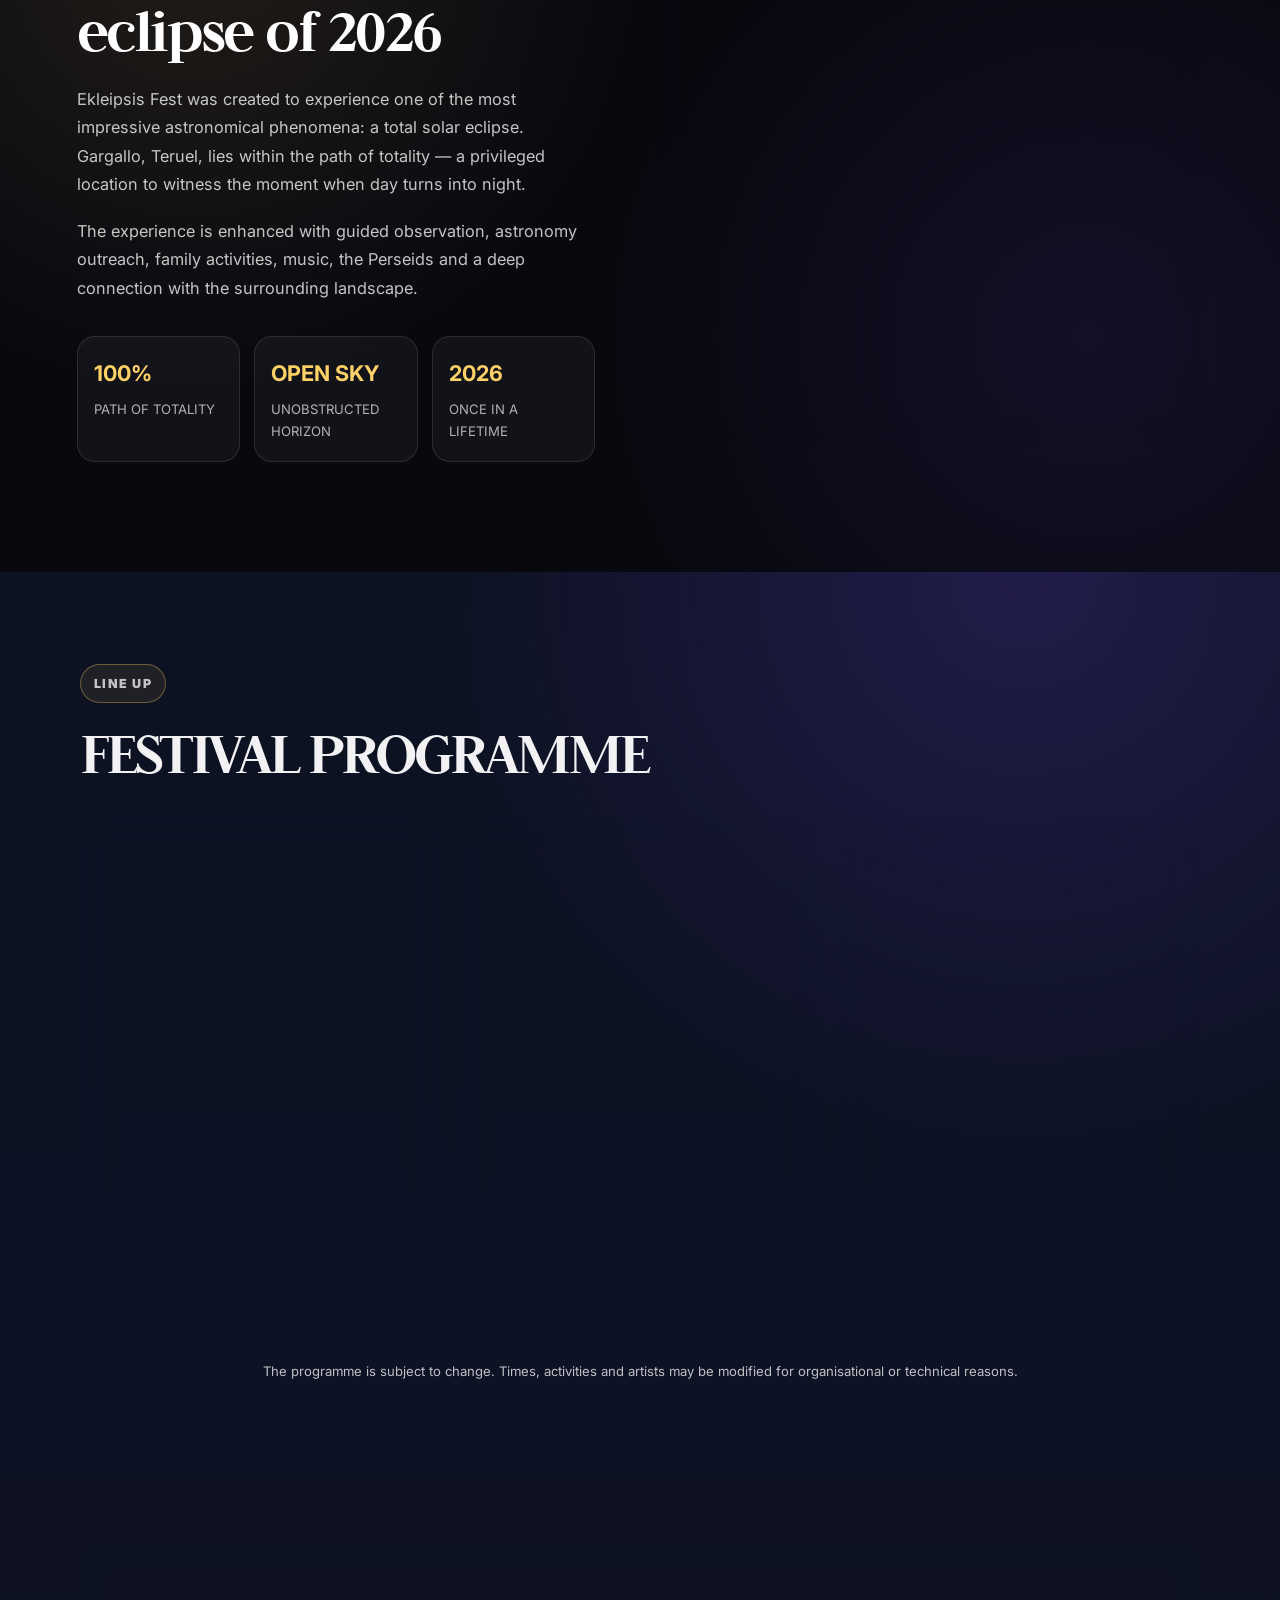
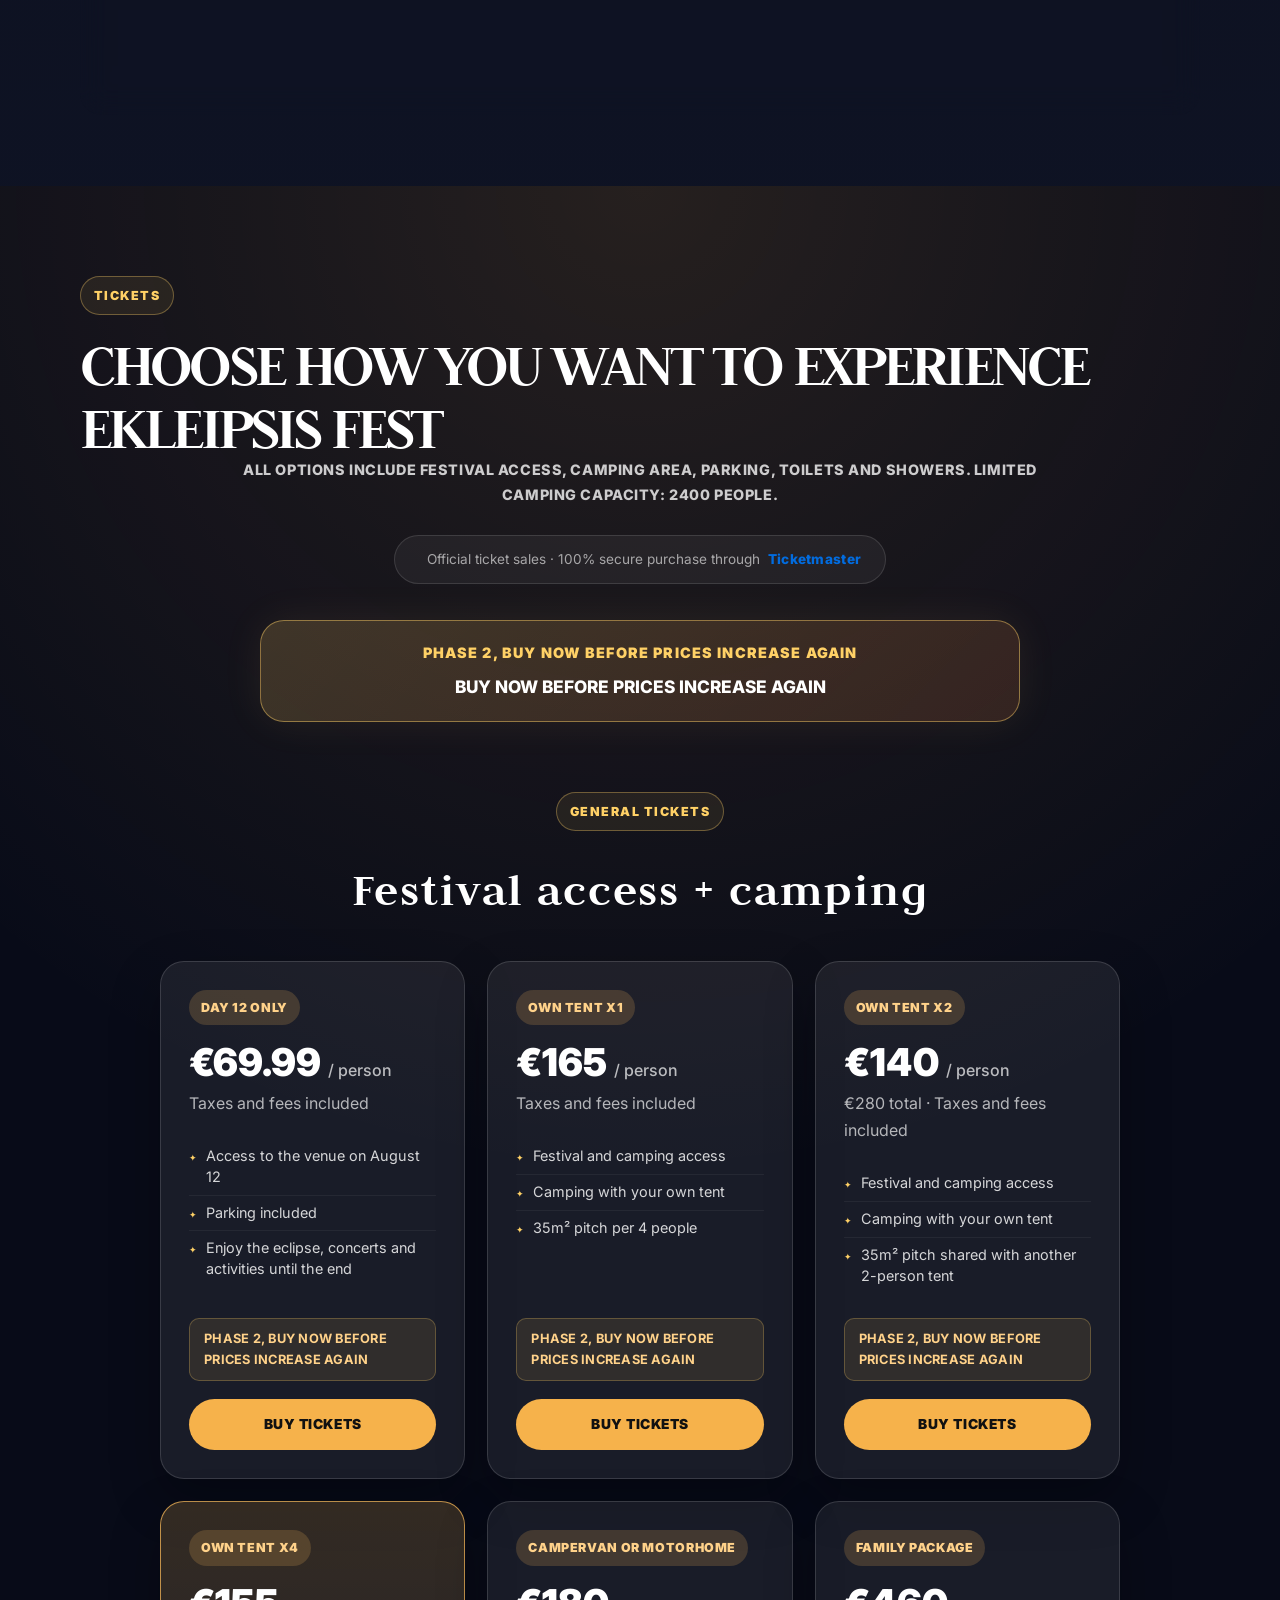
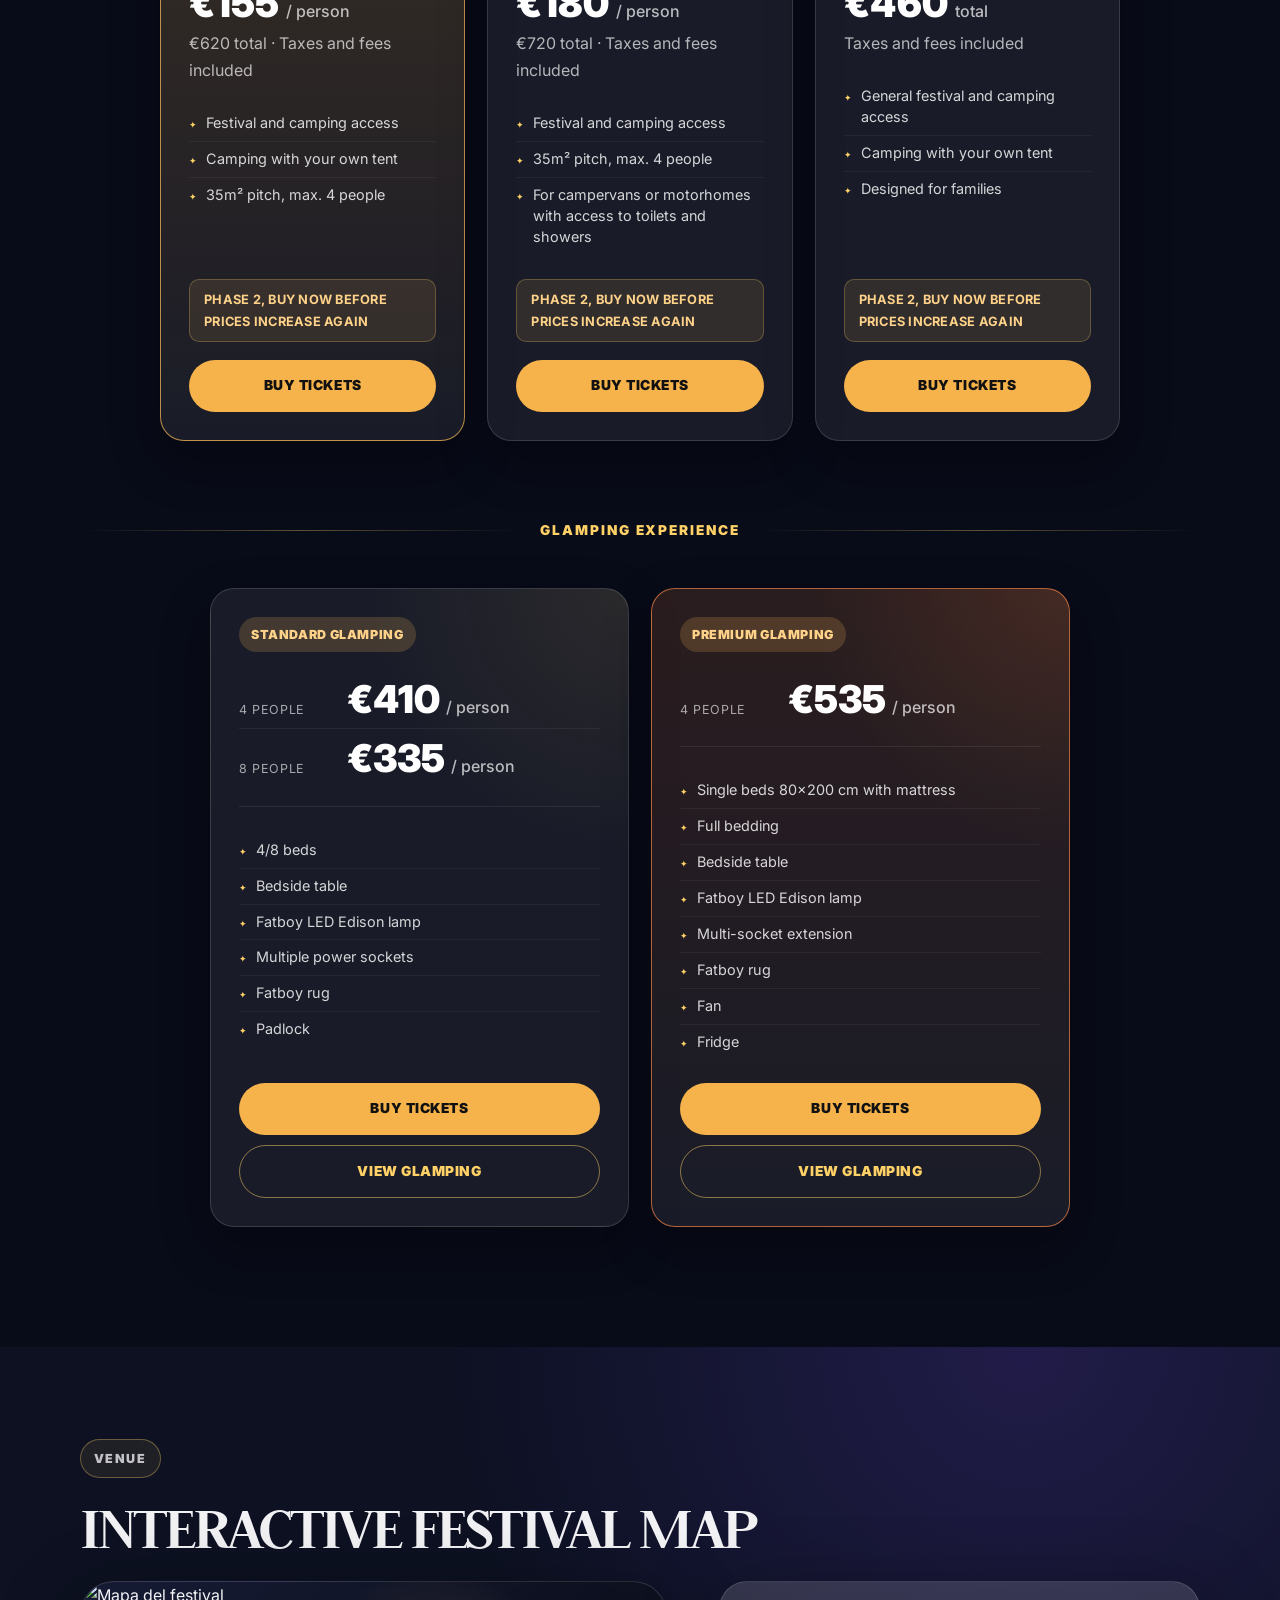
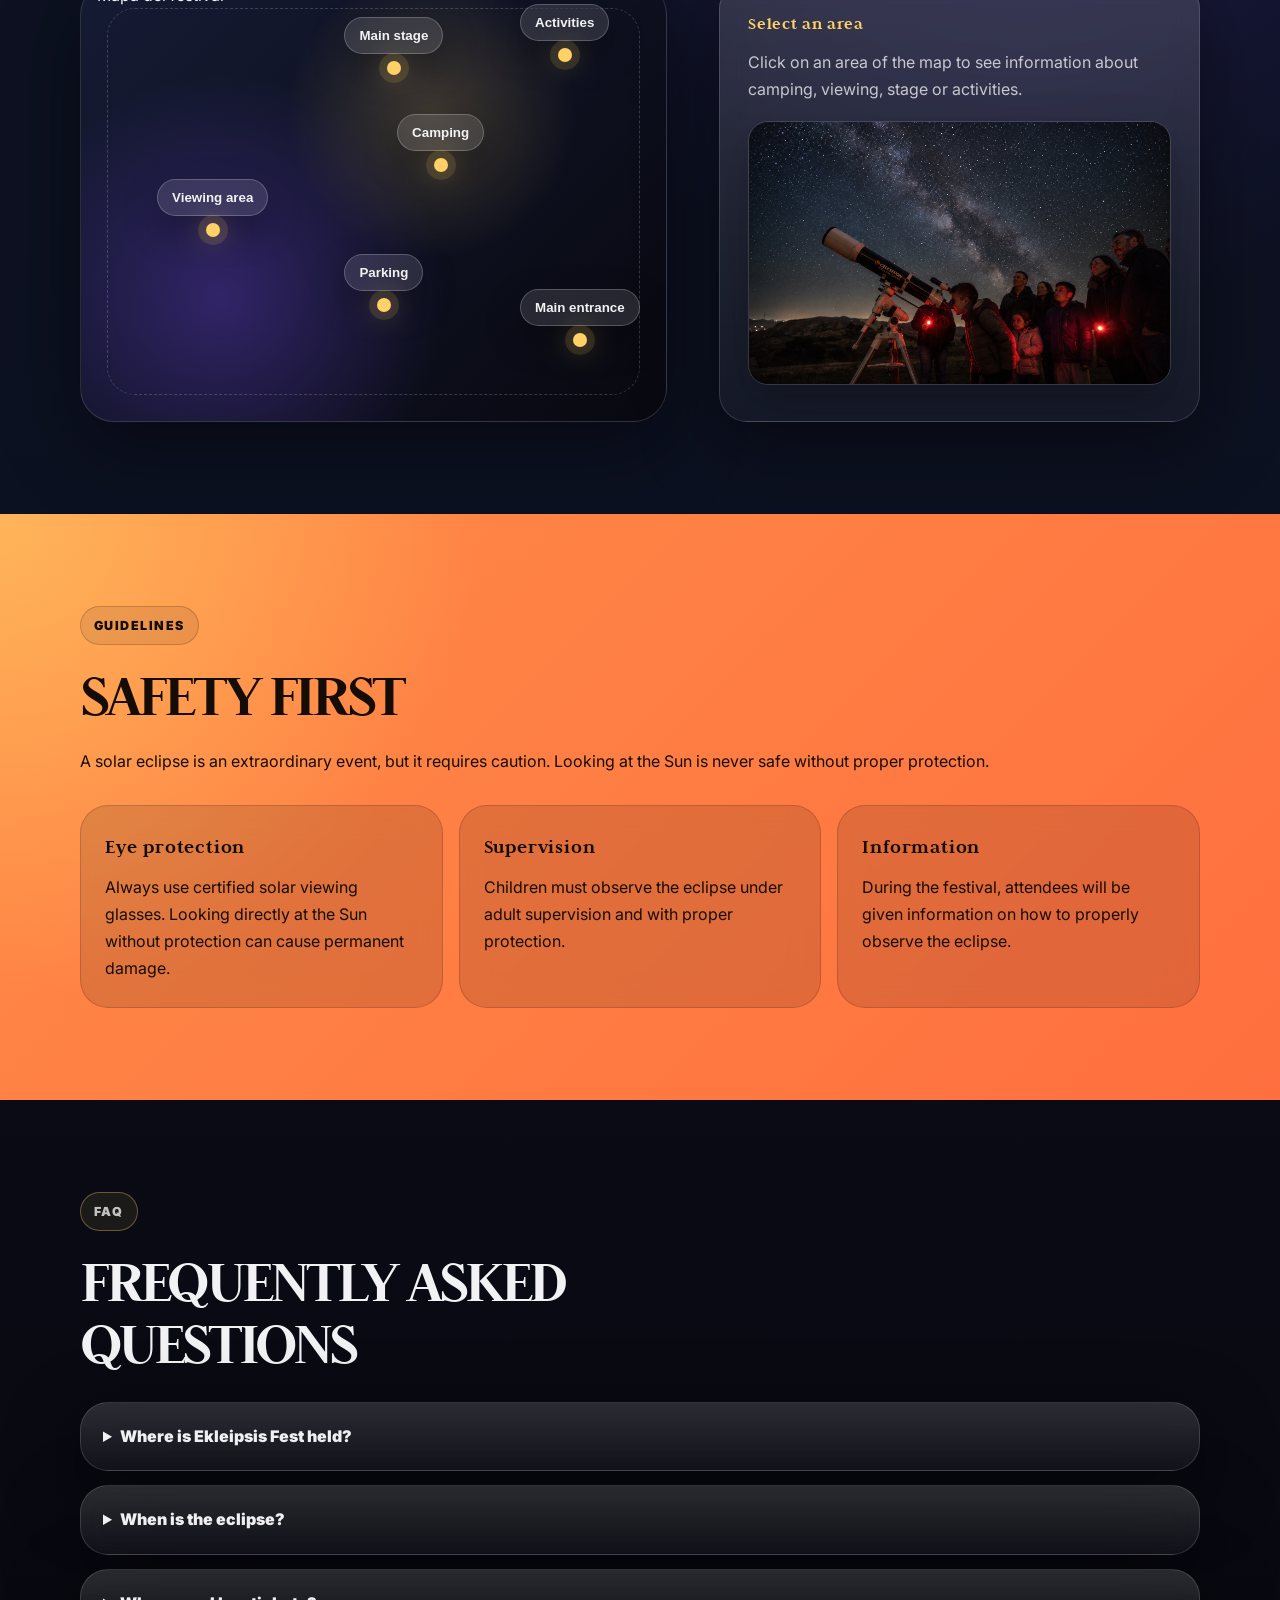
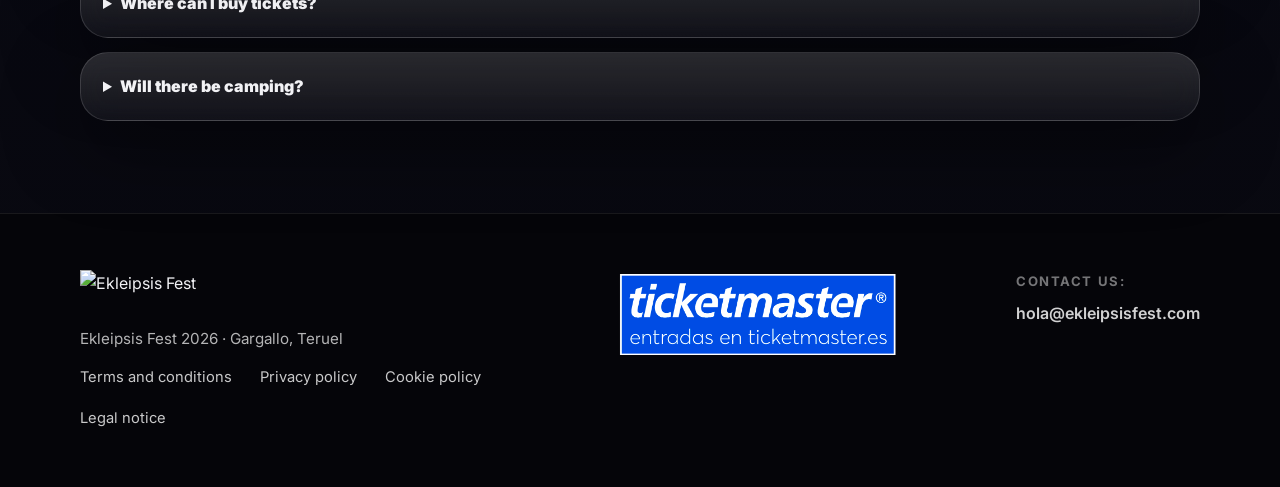
==== commit 68a36096: "subida de precios y banner del bus" ====
--- a/index.html
+++ b/index.html
@@ -238,13 +238,13 @@
     <!-- TICKER -->
     <div class="ticker-wrap">
       <div class="ticker">
-        <span>✦ LINEUP PRÓXIMAMENTE</span>
+        <span>✦ MENDOZA</span>
         <span>✦ BANDAS EN DIRECTO</span>
         <span>✦ STAY TUNED</span>
-        <span>✦ LINEUP PRÓXIMAMENTE</span>
-        <span>✦ BANDAS EN DIRECTO</span>
+        <span>✦ EL NIÑO ERIZO</span>
+        <span>✦ BANDAS CONFIRMADAS</span>
         <span>✦ STAY TUNED</span>
-        <span>✦ LINEUP PRÓXIMAMENTE</span>
+        <span>✦ PLAYA ESPECTRAL</span>
         <span>✦ BANDAS EN DIRECTO</span>
         <span>✦ STAY TUNED</span>
       </div>
@@ -357,6 +357,39 @@
       </div>
     </section>
 
+<!-- BUS -->
+
+<section class="bus-banner">
+  <div class="bus-banner-inner">
+
+
+<div class="bus-banner-icon">
+  <i data-lucide="bus-front"></i>
+</div>
+
+<div class="bus-banner-copy">
+  <span data-i18n="bus_banner_tag">Transporte</span>
+
+  <h2 data-i18n="bus_banner_title">
+    Viaja al festival en Bus desde Madrid, Barcelona o Zaragoza
+  </h2>
+
+  <p data-i18n="bus_banner_text">
+    Reserva tu plaza en las rutas oficiales de autobús para Ekleipsis Fest.
+  </p>
+</div>
+
+<a href="contacto.html"
+   class="btn btn-primary"
+   data-i18n="bus_banner_button">
+  Reservar plaza
+</a>
+
+
+  </div>
+</section>
+
+
     <!-- ENTRADAS -->
     <section class="tickets-section" id="entradas">
       <div class="container">
@@ -374,8 +407,8 @@
         </div>
 
         <div class="tickets-alert">
-          <strong data-i18n="early_bird_title">PRECIO DE LANZAMIENTO · EARLY BIRD</strong>
-          <span data-i18n="early_bird_sub">¡NO TE QUEDES SIN EL MEJOR PRECIO!</span>
+          <strong data-i18n="early_bird_title">FASE 2</strong>
+          <span data-i18n="early_bird_sub">COMPRA AHORA, ANTES QUE VUELVAN A SUBIR</span>
         </div>
 
         <!-- GENERALES -->
@@ -391,7 +424,7 @@
 <article class="ticket-card">
   <span class="ticket-badge" data-i18n="ticket_day12_badge">Solo Día 12</span>
   <p class="ticket-price">
-    <span data-i18n="ticket_day12_price">59.99€</span>
+    <span data-i18n="ticket_day12_price">69.99€</span>
     <span data-i18n="ticket_day12_per">/ persona</span>
   </p>
   <p class="ticket-total" data-i18n="ticket_day12_total">Gastos e impuestos incluidos</p>
@@ -410,7 +443,7 @@
 <article class="ticket-card">
   <span class="ticket-badge" data-i18n="ticket_x1_badge">Tienda propia x1</span>
   <p class="ticket-price">
-    <span data-i18n="ticket_x1_price">155€</span>
+    <span data-i18n="ticket_x1_price">165€</span>
     <span data-i18n="ticket_x1_per">/ persona</span>
   </p>
   <p class="ticket-total" data-i18n="ticket_x1_total">Gastos e impuestos incluidos</p>
@@ -428,10 +461,10 @@
             <article class="ticket-card">
               <span class="ticket-badge" data-i18n="ticket_x2_badge">Tienda propia x2</span>
               <p class="ticket-price">
-  <span data-i18n="ticket_x2_price">130€</span>
+  <span data-i18n="ticket_x2_price">140€</span>
   <span data-i18n="ticket_x2_per">/ persona</span>
 </p>
-              <p class="ticket-total" data-i18n="ticket_x2_total">260€ total · Gastos e impuestos incluidos</p>
+              <p class="ticket-total" data-i18n="ticket_x2_total">280€ total · Gastos e impuestos incluidos</p>
               <ul>
                 <li data-i18n="ticket_x2_feat1">Entrada al recinto y a la acampada</li>
                 <li data-i18n="ticket_x2_feat2">Acampada con tienda propia</li>
@@ -446,10 +479,10 @@
             <article class="ticket-card ticket-featured">
               <span class="ticket-badge" data-i18n="ticket_x4_badge">Tienda propia x4</span>
               <p class="ticket-price">
-                <span data-i18n="ticket_x4_price">145€</span>
+                <span data-i18n="ticket_x4_price">155€</span>
                 <span data-i18n="ticket_x4_per">/ persona</span>
               </p>
-              <p class="ticket-total" data-i18n="ticket_x4_total">580€ total · Gastos e impuestos incluidos</p>
+              <p class="ticket-total" data-i18n="ticket_x4_total">620€ total · Gastos e impuestos incluidos</p>
               <ul>
                 <li data-i18n="ticket_x4_feat1">Entrada al recinto y a la acampada</li>
                 <li data-i18n="ticket_x4_feat2">Acampada con tienda propia</li>
@@ -464,10 +497,10 @@
             <article class="ticket-card">
               <span class="ticket-badge" data-i18n="ticket_camper_badge">Autocaravana o camper</span>
               <p class="ticket-price">
-                <span data-i18n="ticket_camper_price">170€</span>
+                <span data-i18n="ticket_camper_price">180€</span>
                 <span data-i18n="ticket_camper_per">/ persona</span>
               </p>
-              <p class="ticket-total" data-i18n="ticket_camper_total">680€ total · Gastos e impuestos incluidos</p>
+              <p class="ticket-total" data-i18n="ticket_camper_total">720€ total · Gastos e impuestos incluidos</p>
               <ul>
                 <li data-i18n="ticket_camper_feat1">Entrada al recinto y a la acampada</li>
                 <li data-i18n="ticket_camper_feat2">Parcela de 35m² max. 4 personas</li>
@@ -482,7 +515,7 @@
             <article class="ticket-card">
               <span class="ticket-badge" data-i18n="ticket_family_badge">Pack familiar</span>
               <p class="ticket-price">
-                <span data-i18n="ticket_family_price">450€</span>
+                <span data-i18n="ticket_family_price">460€</span>
                 <span data-i18n="ticket_family_per">total</span>
               </p>
               <p class="ticket-total" data-i18n="ticket_family_total">Gastos e impuestos incluidos</p>
@@ -515,14 +548,14 @@
         <div class="ticket-capacity-option">
           <span data-i18n="ticket_std_4p">4 personas</span>
           <strong>
-            <span data-i18n="ticket_std_4p_price">400€</span>
+            <span data-i18n="ticket_std_4p_price">410€</span>
             <small data-i18n="ticket_std_4p_per">/ persona</small>
           </strong>
         </div>
         <div class="ticket-capacity-option">
           <span data-i18n="ticket_std_8p">8 personas</span>
           <strong>
-            <span data-i18n="ticket_std_8p_price">325€</span>
+            <span data-i18n="ticket_std_8p_price">335€</span>
             <small data-i18n="ticket_std_8p_per">/ persona</small>
           </strong>
         </div>
@@ -547,7 +580,7 @@
         <div class="ticket-capacity-option">
           <span data-i18n="ticket_prm_4p">4 personas</span>
           <strong>
-            <span data-i18n="ticket_prm_4p_price">525€</span>
+            <span data-i18n="ticket_prm_4p_price">535€</span>
             <small data-i18n="ticket_prm_4p_per">/ persona</small>
           </strong>
         </div>
--- a/css/styles.css
+++ b/css/styles.css
@@ -202,7 +202,7 @@
 .hero {
   position: relative;
   min-height: 100svh;
-  padding: 120px 6% 70px;
+  padding: 120px 4.5% 70px;
   overflow: hidden;
   display: flex;
   align-items: center;
@@ -236,16 +236,18 @@
 }
 
 .hero-inner {
-  width: min(1280px, 100%);
+  width: 100%;
+  max-width: 1560px;
   margin: 0 auto;
-  position: relative; z-index: 2;
+  position: relative;
+  z-index: 2;
   display: grid;
-  grid-template-columns: 520px 1fr 280px;
+  grid-template-columns: 470px 1fr 270px;
   align-items: center;
-  column-gap: 64px;
-}
-
-.hero-content { grid-column: 1; max-width: 520px; }
+  column-gap: 120px;
+}
+
+.hero-content { grid-column: 1; max-width: 470px; }
 .hero-center { grid-column: 2; min-height: 300px; }
 
 .hero-kicker {
@@ -309,19 +311,68 @@
 }
 
 .hero-card {
-  grid-column: 3; justify-self: end;
-  width: 270px; padding: 26px 24px;
-  border: 1px solid rgba(255,209,102,0.28); border-radius: 14px;
-  background: rgba(8,8,15,0.48); backdrop-filter: blur(8px);
+  grid-column: 3;
+  justify-self: end;
+  width: 270px;
+  padding: 26px 24px;
+  border: 1px solid rgba(255,209,102,0.28);
+  border-radius: 14px;
+  background: rgba(8,8,15,0.48);
+  backdrop-filter: blur(8px);
   box-shadow: 0 24px 70px rgba(0,0,0,0.32), 0 0 30px 4px rgba(255,209,102,0.30);
-  text-align: center;
-}
-
-.hero-card-item { display: flex; align-items: center; justify-content: center; gap: 14px; margin-bottom: 22px; }
+}
+
+.hero-card-item {
+  display: grid;
+  grid-template-columns: 34px auto;
+  justify-content: center;
+  align-items: center;
+  column-gap: 18px;
+  margin-bottom: 22px;
+}
+
 .hero-card-item:last-child { margin-bottom: 0; }
-.hero-card-icon svg { width: 22px; height: 22px; stroke: var(--gold) !important; stroke-width: 1.5; fill: none !important; }
-.hero-card-title { color: var(--light); font-family: var(--font-title); font-size: 1rem; line-height: 1.18; letter-spacing: 0.04em; text-transform: uppercase; }
-.hero-card-small { margin-top: 4px; color: #026CDF; font-size: 0.68rem; font-weight: 800; text-transform: uppercase; letter-spacing: 0.04em; }
+
+.hero-card-icon {
+  width: 34px;
+  display: flex;
+  align-items: center;
+  justify-content: center;
+}
+
+.hero-card-icon svg {
+  width: 22px;
+  height: 22px;
+  stroke: var(--gold) !important;
+  stroke-width: 1.5;
+  fill: none !important;
+}
+
+.hero-card-text {
+  display: flex;
+  flex-direction: column;
+  align-items: flex-start;
+}
+
+.hero-card-title {
+  color: var(--light);
+  font-family: var(--font-title);
+  font-size: 1rem;
+  line-height: 1.18;
+  letter-spacing: 0.04em;
+  text-transform: uppercase;
+  text-align: left;
+}
+
+.hero-card-small {
+  margin-top: 4px;
+  color: #026CDF;
+  font-size: 0.68rem;
+  font-weight: 800;
+  text-transform: uppercase;
+  letter-spacing: 0.04em;
+  text-align: left;
+}
 
 /* ── TICKER ─────────────────────────────────────────────────── */
 .ticker-wrap {
@@ -779,17 +830,14 @@
 .ticket-capacity {
   margin: 0 0 26px;
   padding-bottom: 18px;
-
   border-bottom: 1px solid rgba(255,255,255,0.08);
 }
 
 .ticket-capacity-option {
-  display: flex;
-  align-items: flex-end;
-  justify-content: space-between;
-
-  gap: 14px;
-
+  display: grid;
+  grid-template-columns: 92px 1fr;
+  align-items: end;
+  gap: 16px;
   padding: 10px 0;
 }
 
@@ -797,11 +845,12 @@
   border-top: 1px solid rgba(255,255,255,0.06);
 }
 
-.ticket-capacity-option span {
+.ticket-capacity-option > span {
+  display: block;
+  width: 92px;
   font-size: 0.78rem;
-
+  line-height: 1.35;
   color: rgba(255,255,255,0.62);
-
   text-transform: uppercase;
   letter-spacing: 0.05em;
 }
@@ -809,6 +858,7 @@
 .ticket-capacity-option strong {
   display: flex;
   align-items: baseline;
+  justify-content: flex-start;
   gap: 6px;
   font-size: 2.4rem;
   font-weight: 900;
@@ -816,10 +866,15 @@
   color: #fff;
   white-space: nowrap;
 }
+
 .ticket-capacity-option strong span {
+  width: auto;
   font-size: inherit;
   font-weight: inherit;
+  line-height: 1;
   color: inherit;
+  text-transform: none;
+  letter-spacing: 0;
 }
 
 
@@ -961,52 +1016,7 @@
   border-color: var(--gold);
 }
 
-/* ── RESPONSIVE ─────────────────────────────────────────── */
-
-@media (max-width: 980px) {
-
-  .tickets-grid-general,
-  .tickets-grid-glamping {
-    grid-template-columns: 1fr;
-  }
-
-}
-
-@media (max-width: 680px) {
-
-  .tickets-section {
-    padding: 70px 0 90px;
-  }
-
-  .ticket-card {
-    padding: 24px;
-    border-radius: 22px;
-  }
-
-  .tm-banner {
-    align-items: flex-start;
-    border-radius: 20px;
-    text-align: left;
-  }
-
-  .tickets-alert {
-    margin-bottom: 50px;
-  }
-
-  .tickets-divider {
-    margin: 58px 0 34px;
-    text-align: center;
-  }
-
-  .ticket-price {
-    font-size: 2.15rem;
-  }
-
-  .ticket-capacity-option strong {
-    font-size: 1.9rem;
-  }
-
-}
+
 
 /* Separadores / avisos glamping */
 
@@ -1064,41 +1074,8 @@
   color: rgba(242, 242, 245, 0.68);
 }
 
-/* Responsive */
-
-@media (max-width: 980px) {
-  .tickets-grid {
-    grid-template-columns: repeat(2, 1fr);
-  }
-}
-
-@media (max-width: 680px) {
-  .tickets-section {
-    padding: 70px 0 90px;
-  }
-
-  .tickets-grid {
-    grid-template-columns: 1fr;
-    gap: 18px;
-  }
-
-  .ticket-card,
-  .glamp-card {
-    padding: 24px;
-    border-radius: 22px;
-  }
-
-  .tm-banner {
-    align-items: flex-start;
-    border-radius: 20px;
-    text-align: left;
-  }
-
-  .ticket-price,
-  .ticket-capacity-option strong {
-    font-size: 2.1rem;
-  }
-}
+
+
 
 /* ── BANNER TICKETMASTER ────────────────────────────────────── */
 .tm-banner {
@@ -1320,76 +1297,152 @@
   color: var(--gold);
 }
 
-/* ── RESPONSIVE ────────────────────────────────────────────── */
-
-@media (max-width: 980px) {
-
-  .footer-content {
-    gap: 34px;
-  }
-
-  .footer-links {
-    max-width: 100%;
-  }
-}
-
-@media (max-width: 768px) {
-
-  .site-footer {
-    padding: 44px 0 52px;
-    text-align: center;
-  }
-
-  .footer-content {
-    flex-direction: column;
-    align-items: center;
-    gap: 30px;
-  }
-
-  .footer-brand {
-    align-items: center;
-    text-align: center;
-  }
-
-  .footer-logo {
-    margin: 0 auto;
-    max-width: 170px;
-    height: auto;
-    max-height: 56px;
-  }
-
-  .footer-links {
-    flex-direction: column;
-    align-items: center;
-    gap: 14px;
-  }
-
-  .footer-links a {
-    font-size: 0.95rem;
-  }
-
-  .footer-ticketmaster-banner {
-    max-width: 260px;
-    margin: 0 auto;
-  }
-
-  .footer-contact {
-    align-items: center;
-    text-align: center;
-  }
-
-  .footer-contact a {
-    font-size: 0.95rem;
-  }
-}
+/* ── BANNER BUS ───────────────────────────────────────────── */
+
+/* ── BANNER BUS ───────────────────────────────────────────── */
+
+.bus-banner {
+  width: min(1120px, calc(100% - 32px));
+  margin: 70px auto;
+}
+
+.bus-banner-inner {
+  display: grid;
+  grid-template-columns: 58px 1fr auto;
+  align-items: center;
+  gap: 24px;
+
+  padding: 24px 28px;
+  border-radius: 22px;
+
+  background:
+    radial-gradient(circle at 8% 50%, rgba(255,209,102,0.18), transparent 18rem),
+    linear-gradient(135deg, rgba(255,209,102,0.10), rgba(91,58,186,0.10)),
+    rgba(255,255,255,0.045);
+
+  border: 1px solid rgba(255,209,102,0.24);
+
+  box-shadow:
+    0 0 5px 1px rgba(255,255,255,0.08),
+    0 24px 70px rgba(0,0,0,0.34);
+
+  backdrop-filter: blur(14px);
+}
+
+.bus-banner-icon {
+  width: 58px;
+  height: 58px;
+  border-radius: 16px;
+
+  display: flex;
+  align-items: center;
+  justify-content: center;
+
+  background: rgba(255,209,102,0.12);
+  border: 1px solid rgba(255,209,102,0.30);
+  flex-shrink: 0;
+}
+
+.bus-banner-icon svg {
+  width: 30px;
+  height: 30px;
+  stroke: var(--gold);
+}
+
+.bus-banner-copy {
+  min-width: 0;
+}
+
+.bus-banner-copy span {
+  display: block;
+  margin-bottom: 6px;
+
+  color: var(--gold);
+  font-size: 0.72rem;
+  font-weight: 900;
+  letter-spacing: 0.16em;
+  text-transform: uppercase;
+}
+
+.bus-banner-copy h2 {
+  margin: 0 0 6px;
+
+  color: #fff;
+  font-family: var(--font-title);
+  font-size: clamp(1.35rem, 2.4vw, 2.05rem);
+  line-height: 1.08;
+  letter-spacing: 0.02em;
+}
+
+.bus-banner-copy p {
+  margin: 0;
+
+  max-width: 620px;
+
+  color: rgba(255,255,255,0.70);
+  font-size: 0.95rem;
+  line-height: 1.55;
+}
+
+.bus-banner .btn {
+  min-width: 190px;
+  white-space: nowrap;
+}
+
+/* Móvil */
+@media (max-width: 767px) {
+  .bus-banner {
+    margin: 48px auto;
+  }
+
+  .bus-banner-inner {
+    grid-template-columns: 48px 1fr;
+    gap: 16px;
+    padding: 22px 18px;
+    border-radius: 20px;
+  }
+
+  .bus-banner-icon {
+    width: 48px;
+    height: 48px;
+    border-radius: 14px;
+    align-self: start;
+  }
+
+  .bus-banner-icon svg {
+    width: 26px;
+    height: 26px;
+  }
+
+  .bus-banner-copy h2 {
+    font-size: 1.35rem;
+  }
+
+  .bus-banner-copy p {
+    font-size: 0.9rem;
+  }
+
+  .bus-banner .btn {
+    grid-column: 1 / -1;
+    width: 100%;
+    min-width: 0;
+  }
+}
+
+
 
 /* ── KEYFRAMES ──────────────────────────────────────────────── */
 @keyframes pinPulse { from { transform: scale(0.55); opacity: 0.9; } to { transform: scale(1.45); opacity: 0; } }
 
 /* ══════════════════════════════════════════════════════════════
-   MEDIA QUERIES
+   MEDIA QUERIES — LIMPIO Y CONSOLIDADO
+   Breakpoints reales:
+   - Desktop base: +981px
+   - Tablet: 768px–980px
+   - Móvil: hasta 767px
    ══════════════════════════════════════════════════════════════ */
 
+/* DESKTOP */
 @media (min-width: 768px) {
   .menu-toggle { display: none; }
 
@@ -1413,15 +1466,42 @@
 }
 
 @media (min-width: 850px) {
-  .main-nav { align-items: center; width: auto; border: 0; box-shadow: none; backdrop-filter: none; }
-  .main-nav a { padding: 10px 12px; font-size: 0.86rem; }
-  .two-columns, .tickets-layout, .map-layout { grid-template-columns: 1.1fr 0.9fr; gap: 52px; }
+  .main-nav {
+    align-items: center;
+    width: auto;
+    border: 0;
+    box-shadow: none;
+    backdrop-filter: none;
+  }
+
+  .main-nav a {
+    padding: 10px 12px;
+    font-size: 0.86rem;
+  }
+
+  .two-columns,
+  .tickets-layout,
+  .map-layout {
+    grid-template-columns: 1.1fr 0.9fr;
+    gap: 52px;
+  }
+
   .program-grid { grid-template-columns: repeat(3, 1fr); }
-  .accordion-btn { padding: 22px 22px 10px; cursor: default; pointer-events: none; font-size: 1rem; color: var(--gold); white-space: nowrap; overflow: hidden; text-overflow: ellipsis; }
+
+  .accordion-btn {
+    padding: 22px 22px 10px;
+    cursor: default;
+    pointer-events: none;
+    font-size: 1rem;
+    color: var(--gold);
+    white-space: nowrap;
+    overflow: hidden;
+    text-overflow: ellipsis;
+  }
+
   .accordion-plus { display: none; }
   .accordion-content { display: block; }
   .warning-grid { grid-template-columns: repeat(3, 1fr); }
-  .footer-content { grid-template-columns: 1fr auto auto; }
 }
 
 @media (min-width: 1350px) {
@@ -1431,8 +1511,13 @@
   .logo img { height: 60px; }
 }
 
+/* TABLET */
 @media (max-width: 1120px) and (min-width: 768px) {
-  .header-container { width: min(1200px, calc(100% - 28px)); gap: 18px; }
+  .header-container {
+    width: min(1200px, calc(100% - 28px));
+    gap: 18px;
+  }
+
   .header-right { gap: 16px; }
   .main-nav { gap: 14px; }
   .main-nav a { font-size: 0.78rem; }
@@ -1440,122 +1525,286 @@
 }
 
 @media (max-width: 980px) and (min-width: 768px) {
-  .tickets-grid { grid-template-columns: repeat(2, 1fr); }
-  .hero { padding: 110px 5% 60px; }
-  .hero-inner { grid-template-columns: 1fr 240px; gap: 40px; }
+  .hero {
+    padding: 110px 5% 60px;
+  }
+
+  .hero-inner {
+    max-width: 100%;
+    grid-template-columns: 1fr 240px;
+    gap: 40px;
+  }
+
   .hero-content { grid-column: 1; }
   .hero-center { display: none; }
   .hero-card { grid-column: 2; }
   .hero-eclipse { display: none; }
+
+  .tickets-grid,
+  .tickets-grid-general,
+  .tickets-grid-glamping {
+    grid-template-columns: repeat(2, minmax(0, 1fr));
+  }
+
+  .festival-summary { grid-template-columns: repeat(2, 1fr); }
+  .summary-item:nth-child(2)::after { display: none; }
+  .summary-item { min-height: 150px; }
 }
 
 @media (max-width: 950px) {
   .eclipse-section { padding: 85px 6%; }
-  .eclipse-container { grid-template-columns: 1fr; gap: 42px; }
+
+  .eclipse-container {
+    grid-template-columns: 1fr;
+    gap: 42px;
+  }
+
   .eclipse-content { max-width: none; }
   .glamp-tier-body { grid-template-columns: 1fr; }
   .glamp-carousel-slide img { height: 360px; }
 }
 
-@media (max-width: 900px) {
-  .hero { min-height: 100svh; padding: 110px 20px 46px; background-image: url('../assets/img/hero_movil.jpg'); background-position: center top; align-items: flex-end; }
-  .hero::before { background: linear-gradient(180deg, rgba(8,8,15,0.18) 0%, rgba(8,8,15,0.34) 45%, rgba(8,8,15,0.55) 100%); }
-  .hero::after { opacity: 0.15; }
-  .hero-inner { display: flex; flex-direction: column; align-items: center; gap: 28px; text-align: center; }
-  .hero-content { max-width: 100%; display: flex; flex-direction: column; align-items: center; }
-  .hero-logo { width: min(330px, 86vw); }
-  .hero-text { max-width: 320px; }
-  .hero-actions { width: 100%; flex-direction: column; align-items: center; }
-  .hero-actions .btn { width: min(320px, 100%); }
-  .hero-eclipse { top: 32%; left: 50%; width: 105px; }
-  .hero-center { display: none; }
-  .hero-card { width: min(330px, 100%); padding: 22px; }
-  .hero-card-item { margin-bottom: 18px; }
-  .festival-summary { grid-template-columns: repeat(2, 1fr); }
-  .summary-item:nth-child(2)::after { display: none; }
-  .summary-item { min-height: 150px; }
-}
-
+/* MÓVIL */
 @media (max-width: 767px) {
   body { padding-top: 72px; }
   body.home-page { padding-top: 0; }
-
-  .header-container { position: relative; justify-content: space-between; height: 72px; width: min(1200px, calc(100% - 28px)); }
+  body.home-page .hero { padding-top: 96px; }
+
+  .header-container {
+    position: relative;
+    justify-content: space-between;
+    height: 72px;
+    width: min(1200px, calc(100% - 28px));
+  }
+
   .logo img { height: 42px; }
   .menu-toggle { position: static; }
   .main-nav.active { top: 72px; }
-
   .header-right { margin-left: 0; }
 
-  .language-switcher {
-    position: relative;
-  }
-
+  .language-switcher { position: relative; }
   .language-switcher .lang-btn { display: none; }
 
   .language-switcher .lang-btn.active {
     display: inline-flex;
-    height: 36px; padding: 0 12px; font-size: 0.75rem;
+    height: 36px;
+    padding: 0 12px;
+    font-size: 0.75rem;
   }
 
   .language-switcher .lang-btn.active::after {
-    content: "▾"; font-size: 0.6rem; opacity: 0.7; margin-left: 3px;
+    content: "▾";
+    font-size: 0.6rem;
+    opacity: 0.7;
+    margin-left: 3px;
   }
 
   .language-switcher.open {
     position: absolute;
-    top: calc(100% + 8px); right: 0;
-    display: flex; flex-direction: column; gap: 4px;
-    padding: 8px; border-radius: 14px; min-width: 74px;
-    background: rgba(8,8,15,0.97); border: 1px solid rgba(255,255,255,0.14);
-    backdrop-filter: blur(14px); box-shadow: 0 16px 40px rgba(0,0,0,0.5);
+    top: calc(100% + 8px);
+    right: 0;
+    display: flex;
+    flex-direction: column;
+    gap: 4px;
+    padding: 8px;
+    border-radius: 14px;
+    min-width: 74px;
+    background: rgba(8,8,15,0.97);
+    border: 1px solid rgba(255,255,255,0.14);
+    backdrop-filter: blur(14px);
+    box-shadow: 0 16px 40px rgba(0,0,0,0.5);
     z-index: 99999;
   }
 
   .language-switcher.open .lang-btn {
-    display: flex; justify-content: center; height: 38px;
-    background: transparent; border-color: transparent;
-    color: rgba(242,242,245,0.85); font-size: 0.75rem;
+    display: flex;
+    justify-content: center;
+    height: 38px;
+    background: transparent;
+    border-color: transparent;
+    color: rgba(242,242,245,0.85);
+    font-size: 0.75rem;
   }
 
   .language-switcher.open .lang-btn.active {
-    background: var(--gold); color: var(--black); border-color: var(--gold);
+    background: var(--gold);
+    color: var(--black);
+    border-color: var(--gold);
   }
 
   .language-switcher.open .lang-btn.active::after { display: none; }
 
-  .hero { min-height: 100svh; padding: 96px 20px 42px; background-image: url('../assets/img/hero_movil.jpg'); background-position: center top; align-items: flex-end; }
-  .hero::before { background: linear-gradient(180deg, rgba(8,8,15,0.08) 0%, rgba(8,8,15,0.16) 45%, rgba(8,8,15,0.50) 100%); }
+  .hero {
+    min-height: 100svh;
+    padding: 96px 20px 42px;
+    background-image: url('../assets/img/hero_movil.jpg');
+    background-position: center top;
+    align-items: flex-end;
+  }
+
+  .hero::before {
+    background:
+      linear-gradient(
+        180deg,
+        rgba(8,8,15,0.08) 0%,
+        rgba(8,8,15,0.16) 45%,
+        rgba(8,8,15,0.50) 100%
+      );
+  }
+
   .hero::after { opacity: 0.12; }
-  .hero-inner { width: 100%; display: flex; flex-direction: column; align-items: center; gap: 26px; text-align: center; }
-  .hero-content { max-width: 100%; display: flex; flex-direction: column; align-items: center; }
-  .hero-kicker { font-size: 0.78rem; letter-spacing: 0.12em; }
-  .hero-logo { width: min(310px, 86vw); margin-bottom: 18px; }
-  .hero-subtitle { font-size: 0.82rem; letter-spacing: 0.09em; }
-  .hero-text { max-width: 320px; font-size: 0.95rem; }
-  .hero-actions { width: 100%; flex-direction: column; align-items: center; }
+
+  .hero-inner {
+    width: 100%;
+    display: flex;
+    flex-direction: column;
+    align-items: center;
+    gap: 26px;
+    text-align: center;
+  }
+
+  .hero-content {
+    max-width: 100%;
+    display: flex;
+    flex-direction: column;
+    align-items: center;
+  }
+
+  .hero-kicker {
+    font-size: 0.78rem;
+    letter-spacing: 0.12em;
+  }
+
+  .hero-logo {
+    width: min(310px, 86vw);
+    margin-bottom: 18px;
+  }
+
+  .hero-subtitle {
+    font-size: 0.82rem;
+    letter-spacing: 0.09em;
+  }
+
+  .hero-text {
+    max-width: 320px;
+    font-size: 0.95rem;
+  }
+
+  .hero-actions {
+    width: 100%;
+    flex-direction: column;
+    align-items: center;
+  }
+
   .hero-actions .btn { width: min(320px, 100%); }
-  .hero-eclipse, .hero-center { display: none; }
-  .hero-card { width: min(320px, 100%); padding: 22px; }
-  .hero-card-item { text-align: left; margin-bottom: 18px; }
-
-  .footer-logo { height: 36px; width: auto; }
-  .tickets-grid { grid-template-columns: 1fr; }
+  .hero-eclipse,
+  .hero-center { display: none; }
+
+  .hero-card {
+    width: min(320px, 100%);
+    padding: 22px;
+  }
+
+  .hero-card-item {
+    margin-bottom: 18px;
+  }
+
+  .festival-summary {
+    grid-template-columns: 1fr;
+  }
+
+  .summary-item:not(:last-child)::after {
+    top: auto;
+    right: 28px;
+    bottom: 0;
+    width: calc(100% - 56px);
+    height: 1px;
+  }
+
+  .tickets-section { padding: 70px 0 90px; }
+
+  .tickets-grid,
+  .tickets-grid-general,
+  .tickets-grid-glamping {
+    grid-template-columns: 1fr;
+    gap: 18px;
+  }
+
+  .ticket-card,
+  .glamp-card {
+    padding: 24px;
+    border-radius: 22px;
+  }
+
   .ticket-price { font-size: 2rem; }
 
-  .tm-banner { white-space: normal; font-size: 0.78rem; padding: 10px 16px; gap: 6px; border-radius: 14px; text-align: center; flex-wrap: wrap; }
+  .ticket-capacity-option strong {
+    font-size: 2.1rem;
+  }
+
+  .tm-banner {
+    white-space: normal;
+    font-size: 0.78rem;
+    padding: 10px 16px;
+    gap: 6px;
+    border-radius: 14px;
+    text-align: center;
+    flex-wrap: wrap;
+  }
+
+  .tickets-alert { margin-bottom: 50px; }
+
+  .tickets-divider {
+    margin: 58px 0 34px;
+    text-align: center;
+  }
 
   .eclipse-section { padding: 85px 6%; }
-  .eclipse-container { grid-template-columns: 1fr; gap: 42px; }
+
+  .eclipse-container {
+    grid-template-columns: 1fr;
+    gap: 42px;
+  }
+
   .eclipse-content { max-width: none; }
   .eclipse-highlights { grid-template-columns: 1fr; }
-  .map-card-header { align-items: flex-start; flex-direction: column; gap: 4px; }
-  .eclipse-map-card { padding: 12px; border-radius: 22px; }
-  .map-image-wrap { border-radius: 18px; aspect-ratio: 1 / 1; }
-
-  .visual-map { aspect-ratio: auto; width: 100%; min-height: unset; background: none; border: none; box-shadow: none; }
-  .visual-map::before, .visual-map::after { display: none; }
-  .map-bg { position: relative; width: 100%; height: auto; object-fit: unset; border-radius: 18px; }
+
+  .map-card-header {
+    align-items: flex-start;
+    flex-direction: column;
+    gap: 4px;
+  }
+
+  .eclipse-map-card {
+    padding: 12px;
+    border-radius: 22px;
+  }
+
+  .map-image-wrap {
+    border-radius: 18px;
+    aspect-ratio: 1 / 1;
+  }
+
+  .visual-map {
+    aspect-ratio: auto;
+    width: 100%;
+    min-height: unset;
+    background: none;
+    border: none;
+    box-shadow: none;
+  }
+
+  .visual-map::before,
+  .visual-map::after { display: none; }
+
+  .map-bg {
+    position: relative;
+    width: 100%;
+    height: auto;
+    object-fit: unset;
+    border-radius: 18px;
+  }
+
   .map-layout { gap: 16px; }
 
   .camping     { top: 21%; left: 54%; }
@@ -1574,107 +1823,51 @@
   .glamp-carousel-next { right: 10px; }
   .glamp-tier-desc { display: none; }
   .glamp-urgency { padding: 20px; }
-}
-
-@media (max-width: 620px) {
-  .eclipse-highlights { grid-template-columns: 1fr; }
-  .map-card-header { align-items: flex-start; flex-direction: column; gap: 4px; }
-  .eclipse-map-card { padding: 12px; border-radius: 22px; }
-  .map-image-wrap { border-radius: 18px; aspect-ratio: 1 / 1; }
-}
-
-@media (max-width: 560px) {
-  .festival-summary { grid-template-columns: 1fr; }
-  .summary-item:not(:last-child)::after { top: auto; right: 28px; bottom: 0; width: calc(100% - 56px); height: 1px; }
-  .summary-item:nth-child(2)::after { display: block; }
-}
-
-/* ── PÁGINAS LEGALES ─────────────────────────────────────── */
-
-.legal-page {
-  padding-top: 140px;
-  min-height: 100vh;
-  background:
-    radial-gradient(circle at top,
-    rgba(255,180,80,0.08),
-    transparent 32%),
-    #080b18;
-}
-
-.legal-content {
-  max-width: 900px;
-}
-
-.legal-content .section-tag {
-  margin-bottom: 18px;
-}
-
-.legal-content h1 {
-  margin: 0 0 34px;
-  font-size: clamp(2.4rem, 6vw, 4.8rem);
-  line-height: 0.95;
-  letter-spacing: -0.06em;
-  text-transform: uppercase;
-  color: #fff;
-}
-
-.legal-content h2 {
-  margin-top: 42px;
-  margin-bottom: 14px;
-  font-size: 1.25rem;
-  font-weight: 800;
-  color: var(--gold);
-}
-
-.legal-content p,
-.legal-content li {
-  color: rgba(255,255,255,0.76);
-  line-height: 1.75;
-  font-size: 0.96rem;
-}
-
-.legal-content p {
-  margin-bottom: 18px;
-}
-
-.legal-content ul {
-  margin: 0 0 20px;
-  padding-left: 22px;
-}
-
-.legal-content li {
-  margin-bottom: 10px;
-}
-
-.legal-content strong {
-  color: #fff;
-}
-
-/* Links dentro legal */
-
-.legal-content a {
-  color: var(--gold);
-  text-decoration: none;
-}
-
-.legal-content a:hover {
-  text-decoration: underline;
-}
-
-/* Responsive */
-
-@media (max-width: 768px) {
-
-  .legal-page {
-    padding-top: 120px;
-  }
-
-  .legal-content h1 {
-    margin-bottom: 28px;
-  }
-
-  .legal-content h2 {
-    margin-top: 34px;
-  }
-
-}+
+  .site-footer {
+    padding: 44px 0 52px;
+    text-align: center;
+  }
+
+  .footer-content {
+    flex-direction: column;
+    align-items: center;
+    gap: 30px;
+  }
+
+  .footer-brand {
+    align-items: center;
+    text-align: center;
+  }
+
+  .footer-logo {
+    margin: 0 auto;
+    max-width: 170px;
+    height: auto;
+    max-height: 56px;
+  }
+
+  .footer-links {
+    flex-direction: column;
+    align-items: center;
+    gap: 14px;
+  }
+
+  .footer-links a { font-size: 0.95rem; }
+
+  .footer-ticketmaster-banner {
+    max-width: 260px;
+    margin: 0 auto;
+  }
+
+  .footer-contact {
+    align-items: center;
+    text-align: center;
+  }
+
+  .footer-contact a { font-size: 0.95rem; }
+
+  .legal-page { padding-top: 120px; }
+  .legal-content h1 { margin-bottom: 28px; }
+  .legal-content h2 { margin-top: 34px; }
+}
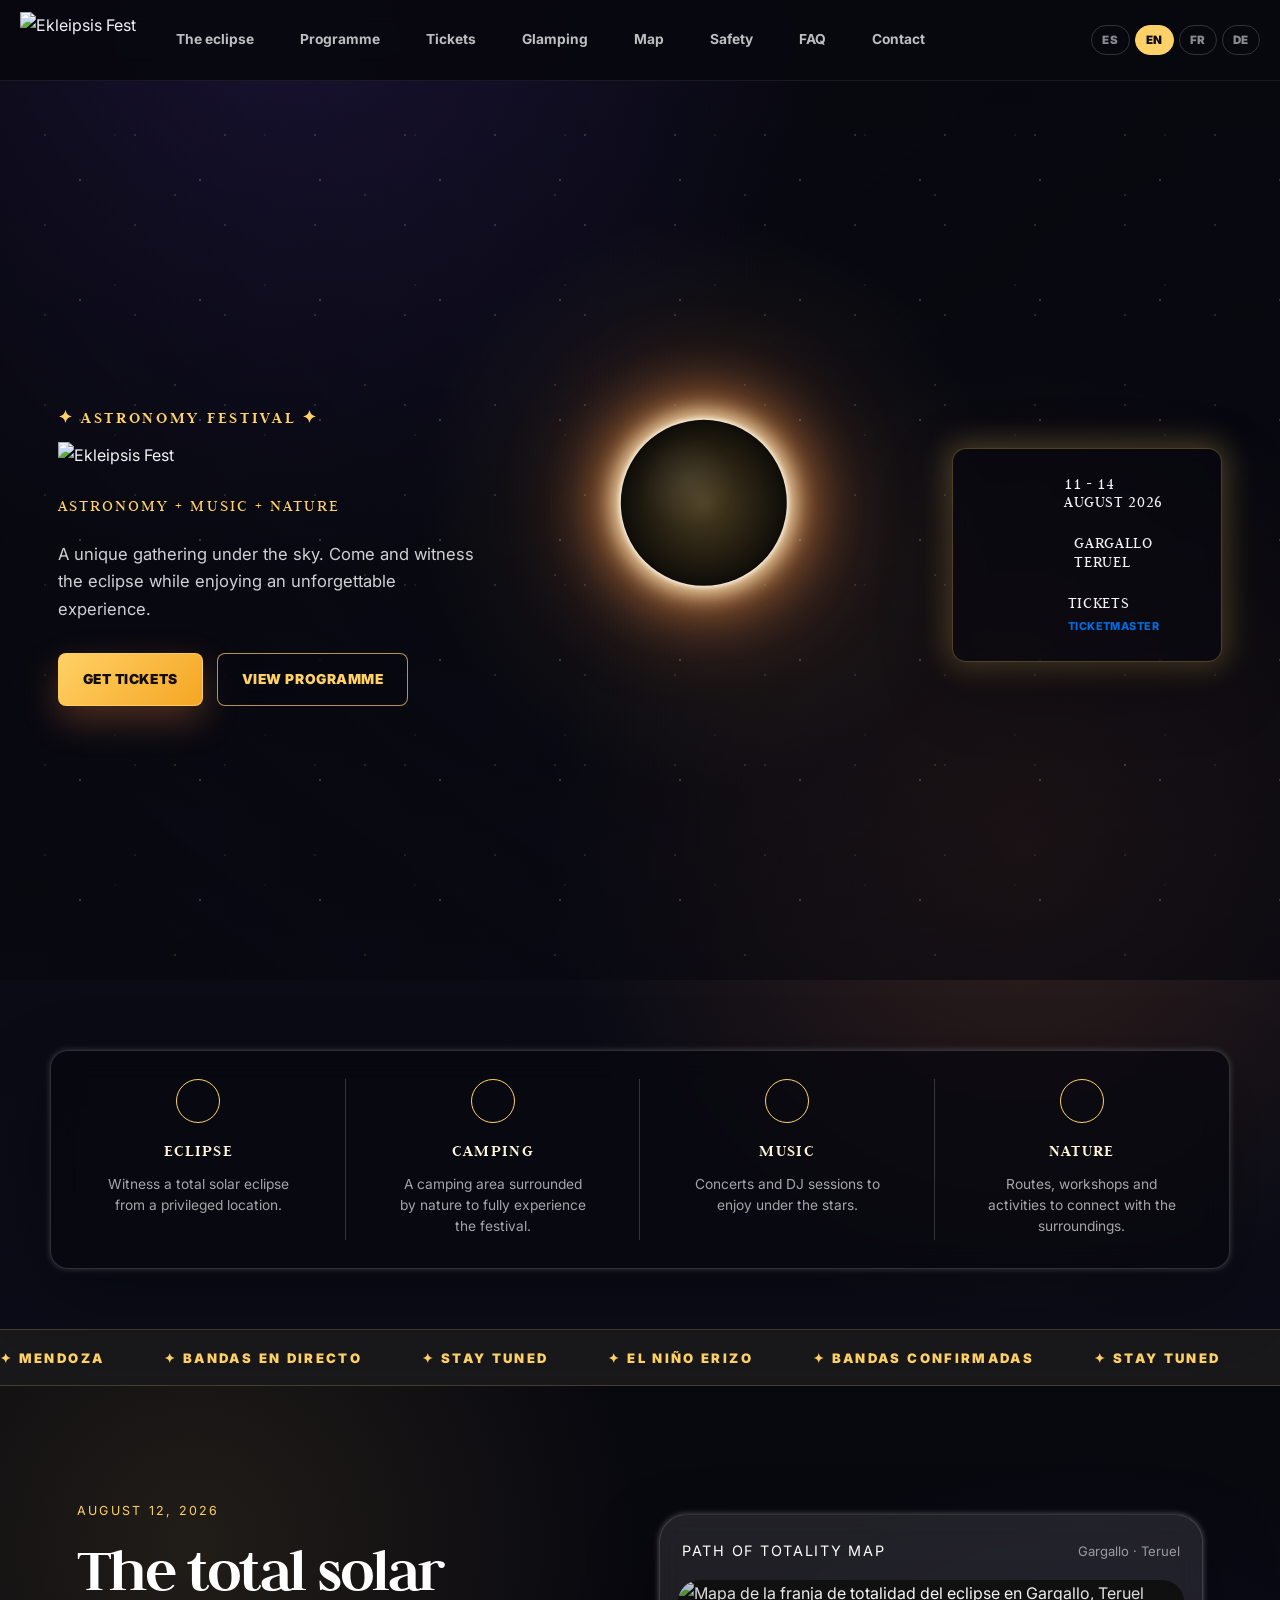
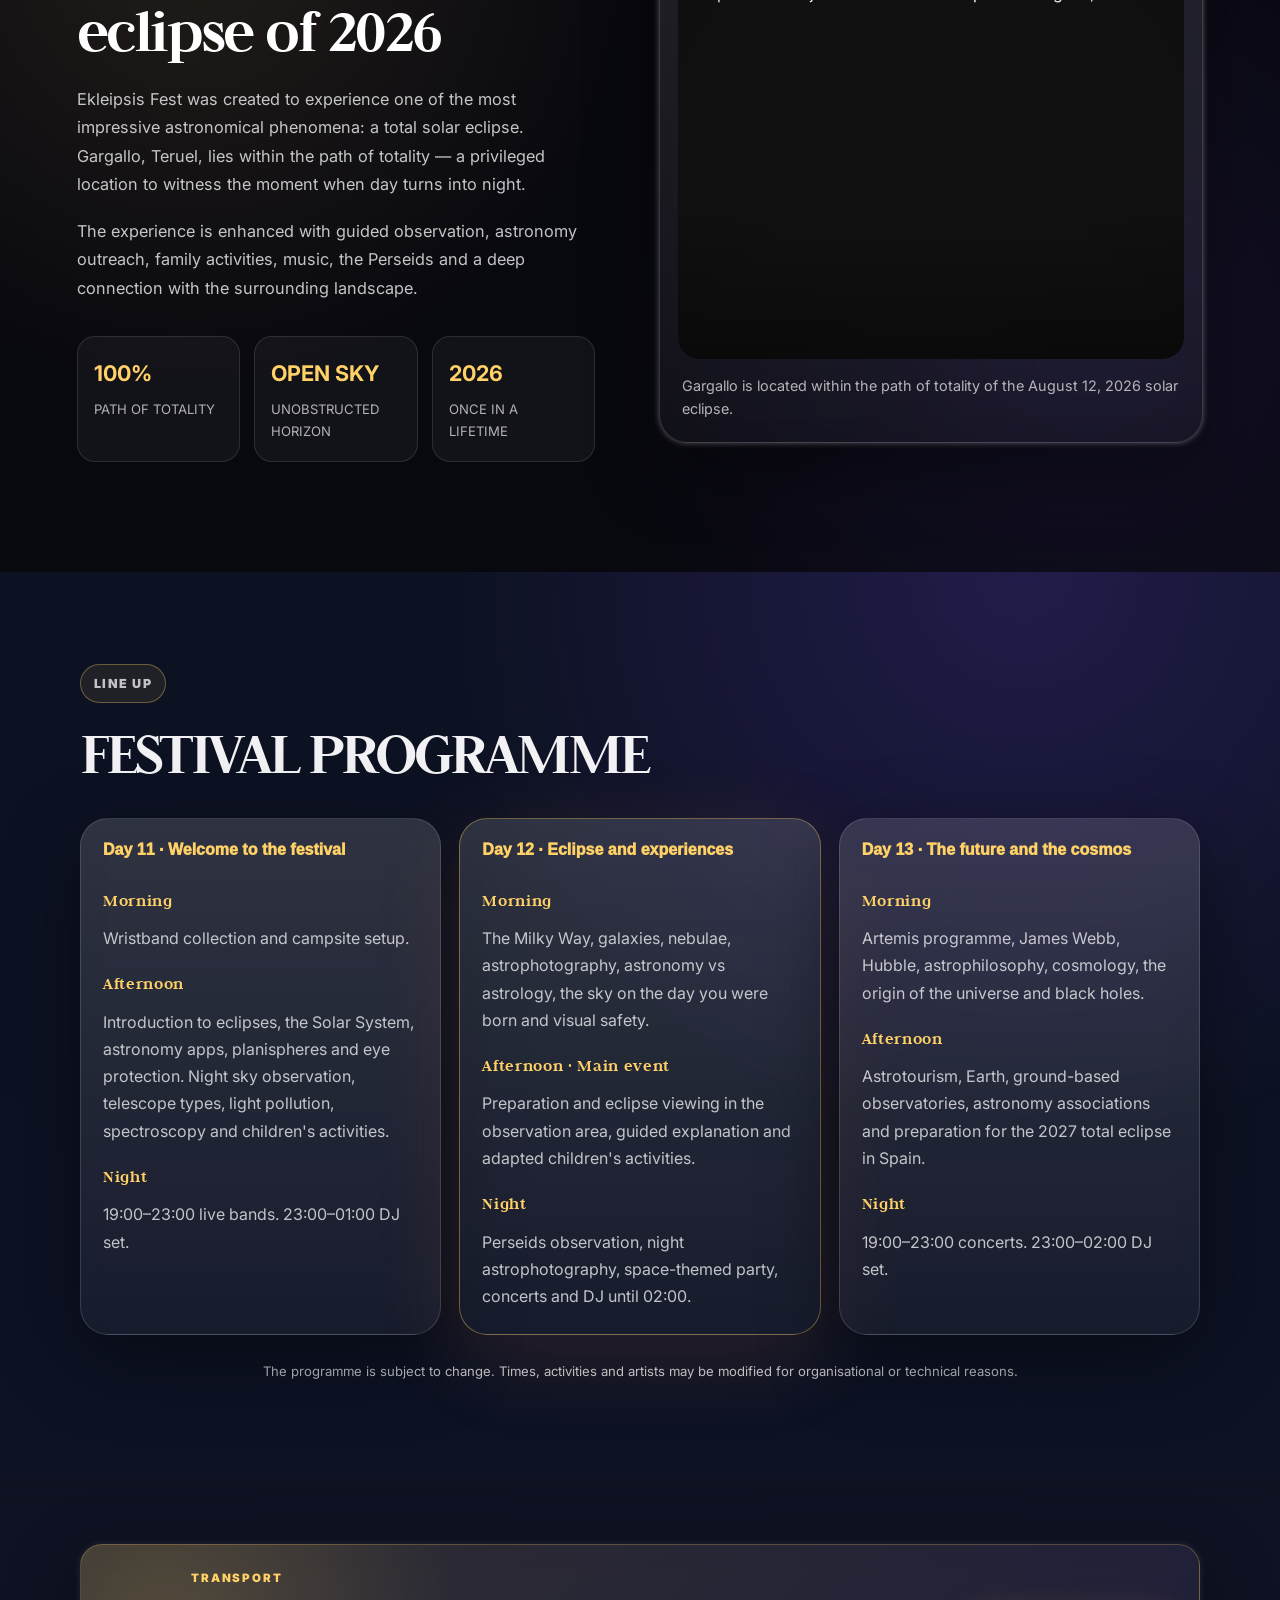
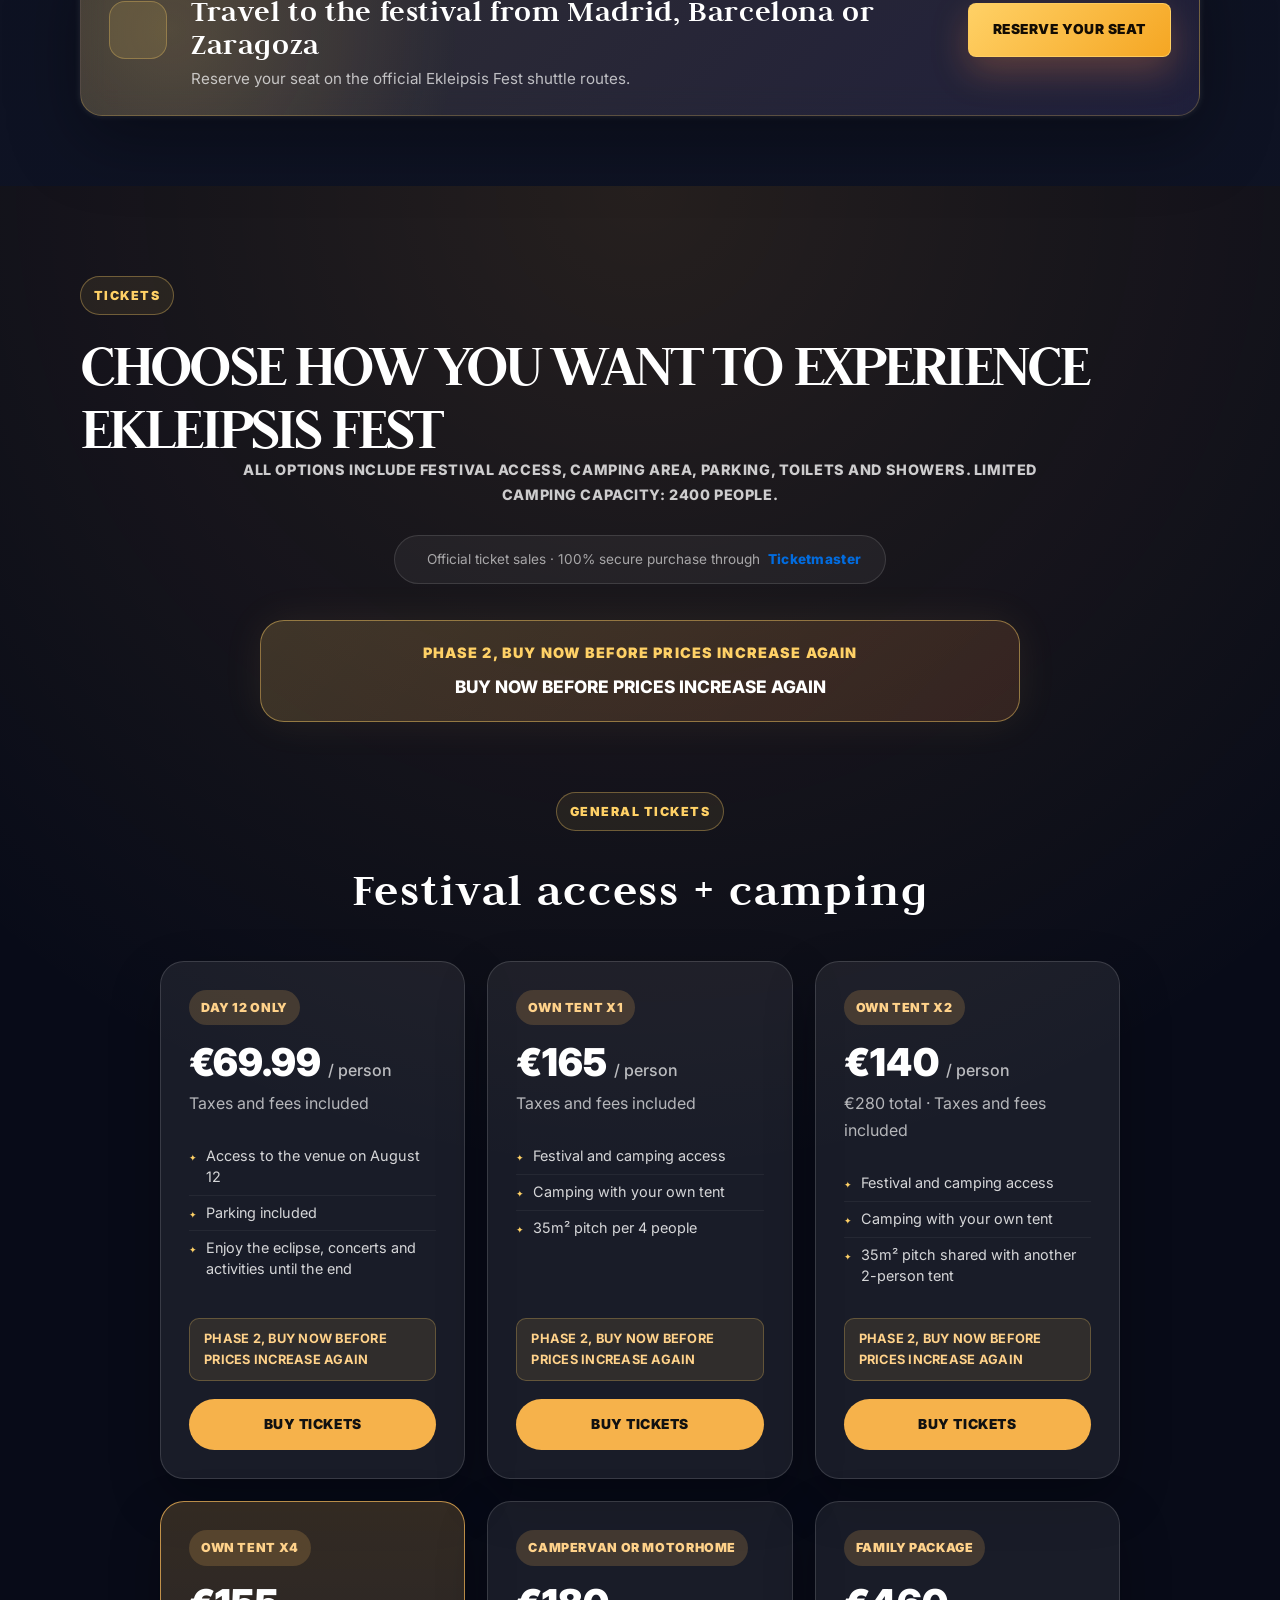
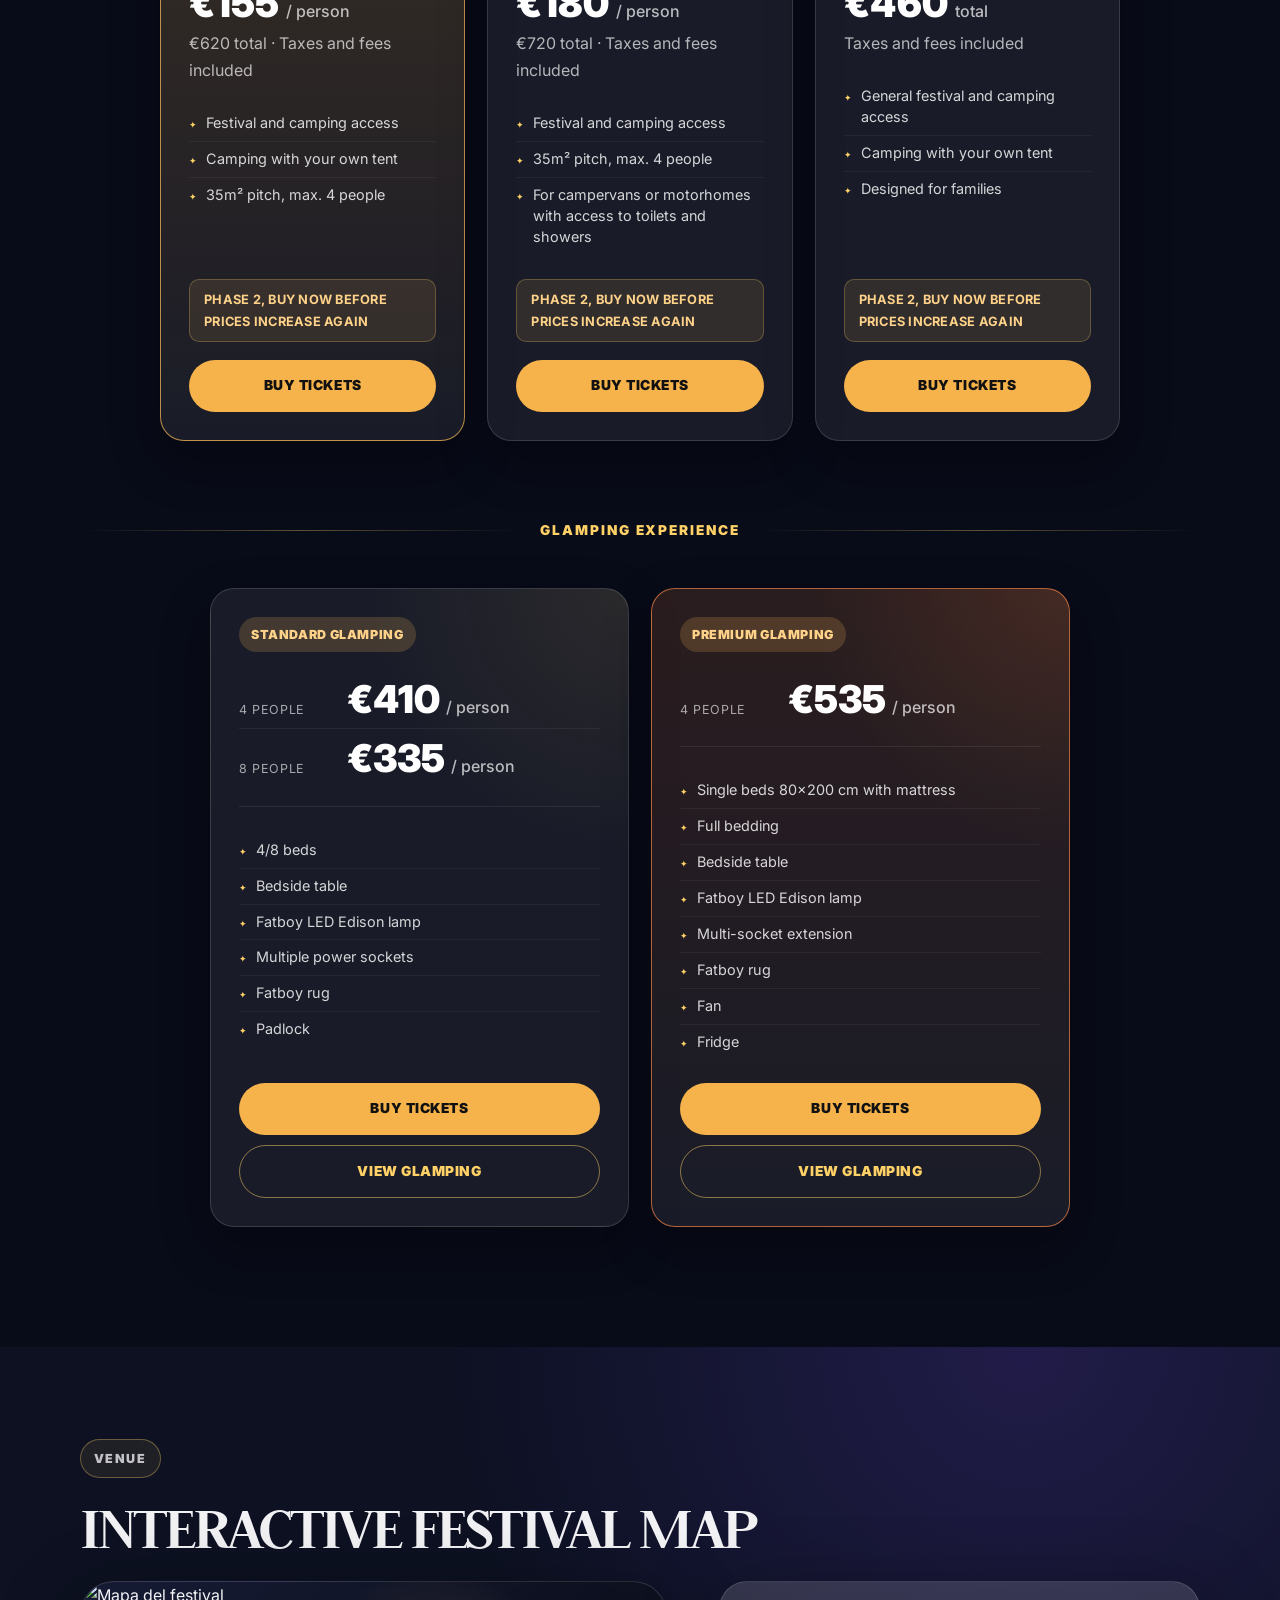
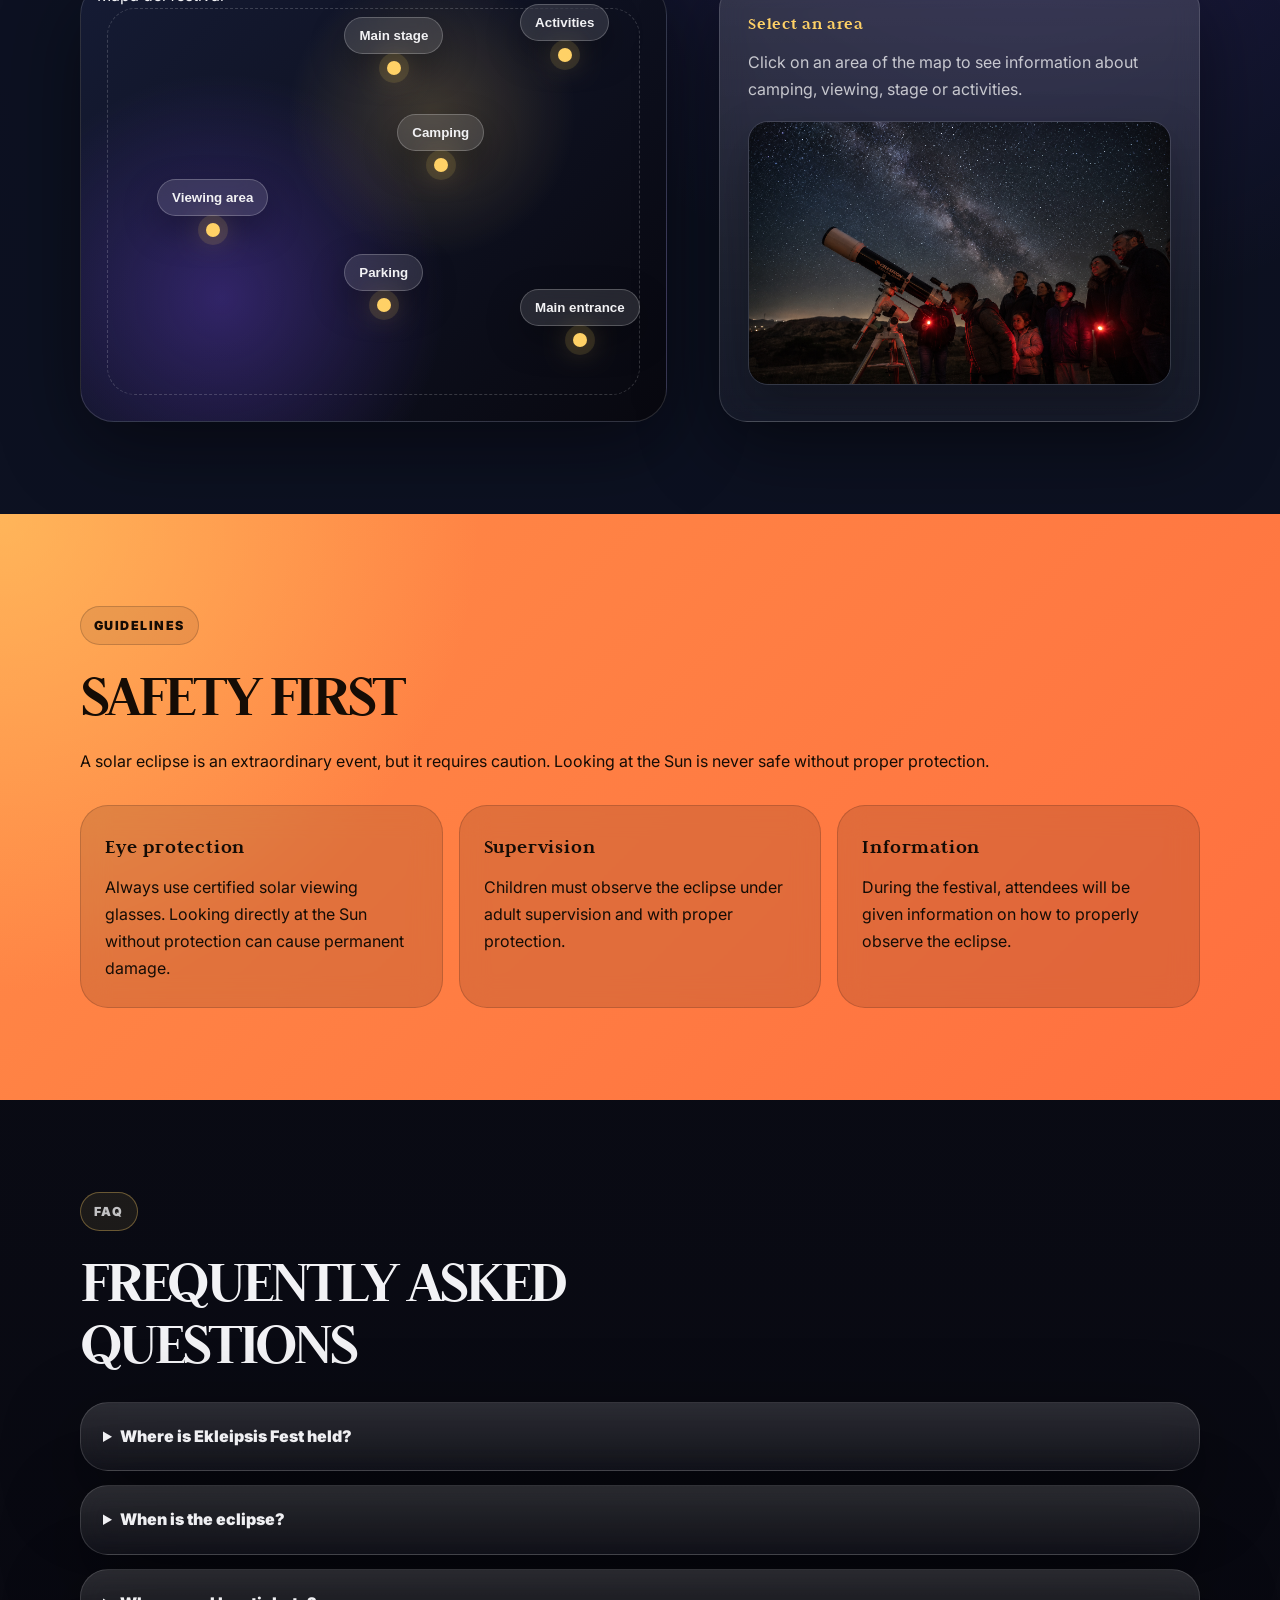
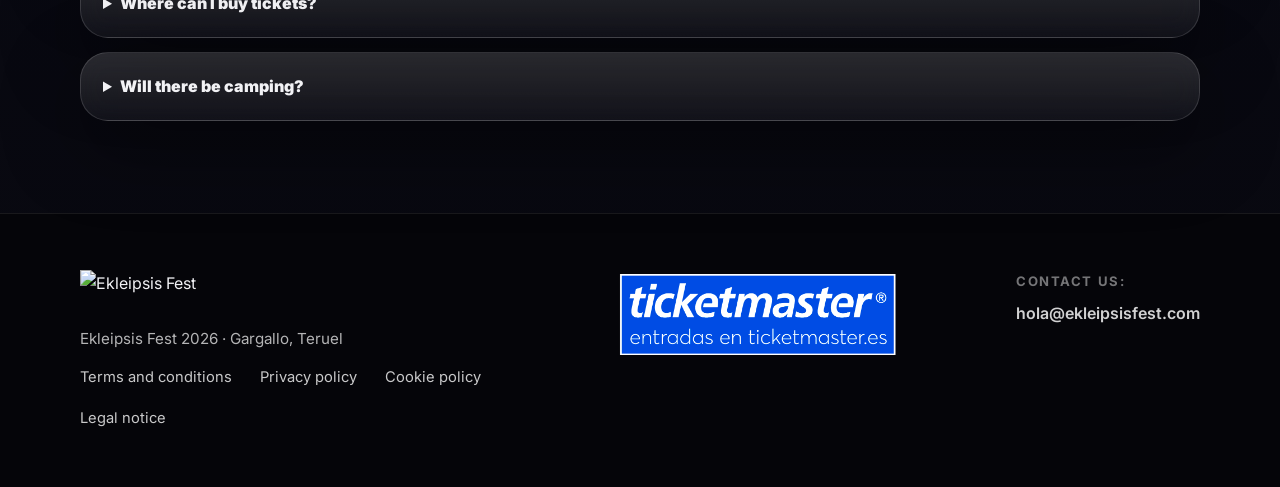
==== commit cd2c61b3: "clarity" ====
--- a/index.html
+++ b/index.html
@@ -122,6 +122,14 @@
   }
   </script>
 
+  <script type="text/javascript">
+    (function(c,l,a,r,i,t,y){
+        c[a]=c[a]||function(){(c[a].q=c[a].q||[]).push(arguments)};
+        t=l.createElement(r);t.async=1;t.src="https://www.clarity.ms/tag/"+i;
+        y=l.getElementsByTagName(r)[0];y.parentNode.insertBefore(t,y);
+    })(window, document, "clarity", "script", "x2qpl7v0ul");
+</script>
+
   <script src="https://unpkg.com/lucide@latest/dist/umd/lucide.min.js"></script>
   <script src="https://www.universe.com/embed2.js" data-state=""></script>
 </head>
